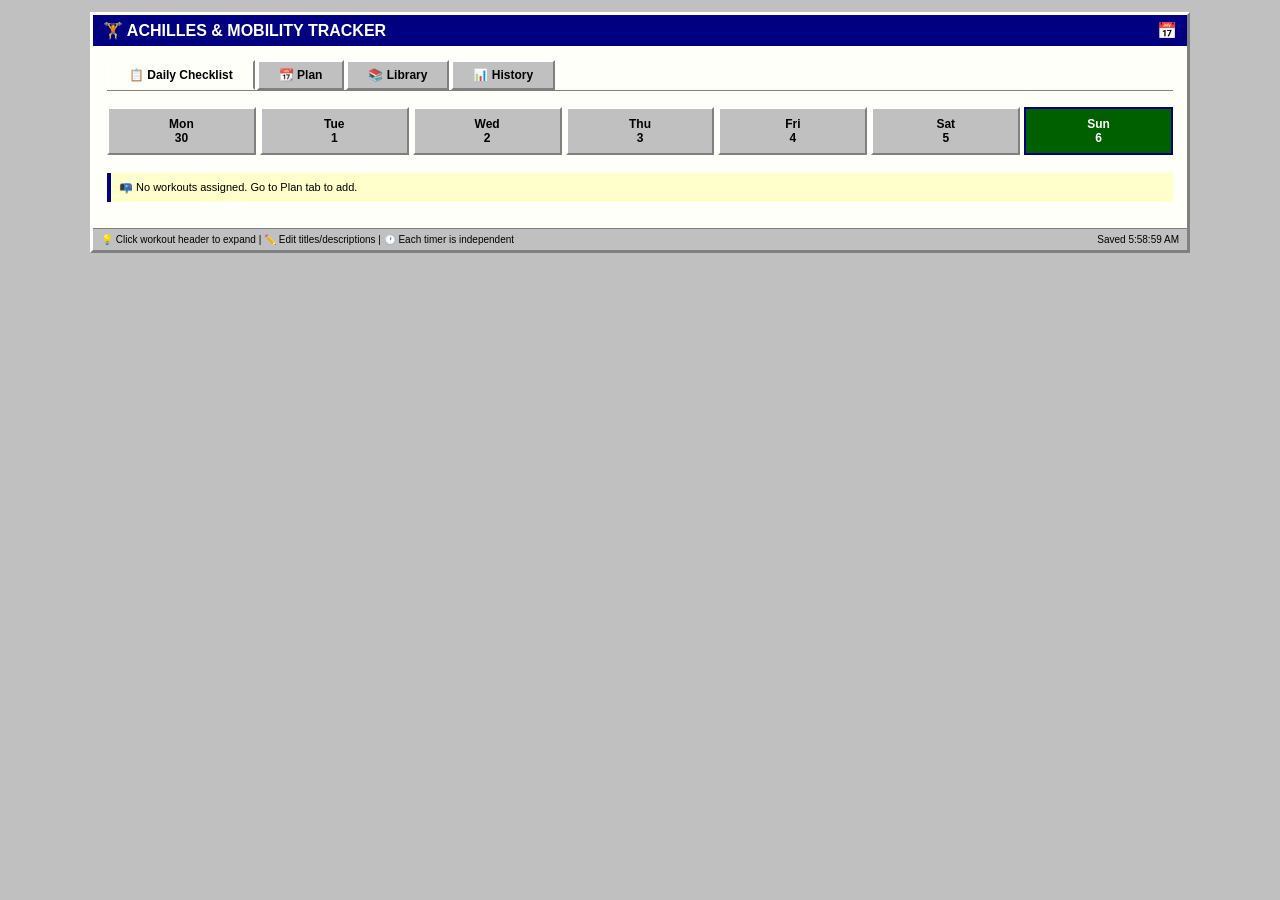
==== achilles.html @ 61ece57e "Update achilles.html" ====
<!DOCTYPE html>
<html lang="en">
<head>
    <meta charset="UTF-8">
    <meta name="viewport" content="width=device-width, initial-scale=1.0, user-scalable=yes">
    <title>Achilles & Mobility Tracker</title>
    <style>
        * { margin: 0; padding: 0; box-sizing: border-box; }
        body {
            font-family: "MS Sans Serif", Tahoma, sans-serif;
            background: #c0c0c0;
            padding: 12px;
        }
        .window {
            background: #c0c0c0;
            border: 3px solid;
            border-top-color: #fff;
            border-left-color: #fff;
            border-right-color: #808080;
            border-bottom-color: #808080;
            max-width: 1100px;
            margin: 0 auto;
        }
        .title-bar {
            background: #000080;
            color: white;
            padding: 6px 10px;
            display: flex;
            justify-content: space-between;
            font-weight: bold;
        }
        .content { padding: 14px; background: #fffffa; }
        .tab-bar {
            display: flex;
            gap: 2px;
            margin-bottom: 16px;
            border-bottom: 1px solid #808080;
            flex-wrap: wrap;
        }
        .tab {
            background: #c0c0c0;
            border: 2px solid #fff;
            border-right-color: #808080;
            border-bottom-color: #808080;
            padding: 6px 20px;
            cursor: pointer;
            font-size: 12px;
            font-weight: bold;
        }
        .tab.active {
            background: #fffffa;
            border-bottom: 2px solid #fffffa;
        }
        .tab-pane { display: none; }
        .tab-pane.active { display: block; }
        .day-selector {
            display: flex;
            gap: 4px;
            margin: 12px 0 18px;
            flex-wrap: wrap;
        }
        .day-btn {
            background: #c0c0c0;
            border: 2px solid #fff;
            border-right-color: #808080;
            border-bottom-color: #808080;
            padding: 8px 12px;
            cursor: pointer;
            font-size: 12px;
            font-weight: bold;
            flex: 1;
            text-align: center;
            min-width: 70px;
        }
        .day-btn.active {
            background: #fffffa;
            border: 2px solid #000080;
            color: #000080;
        }
        .day-btn.today { background: #006000; color: white; }
        .workout-card {
            background: #e0e0e0;
            border: 1px solid #808080;
            margin-bottom: 16px;
        }
        .workout-header {
            background: #c0c0c0;
            padding: 12px;
            cursor: pointer;
            display: flex;
            justify-content: space-between;
            align-items: center;
            border-bottom: 1px solid #808080;
            font-weight: bold;
            flex-wrap: wrap;
            gap: 8px;
        }
        .workout-title { 
            color: #000080;
            display: flex;
            align-items: center;
            gap: 8px;
            flex-wrap: wrap;
        }
        .edit-title-btn {
            background: #c0c0c0;
            border: 2px solid #fff;
            border-right-color: #808080;
            border-bottom-color: #808080;
            padding: 2px 8px;
            cursor: pointer;
            font-size: 9px;
        }
        .expand-icon {
            background: #808080;
            color: white;
            padding: 2px 8px;
            border-radius: 3px;
            margin-right: 8px;
        }
        .workout-content { display: none; padding: 12px; background: #fff; }
        .workout-content.expanded { display: block; }
        .exercise-item {
            margin: 12px 0;
            padding: 10px;
            background: #f4f4f4;
            border-left: 4px solid #000080;
        }
        .exercise-header {
            display: flex;
            justify-content: space-between;
            flex-wrap: wrap;
            margin-bottom: 8px;
            gap: 8px;
        }
        .exercise-name { font-weight: bold; display: flex; align-items: center; gap: 8px; flex-wrap: wrap; }
        .exercise-reps { display: flex; align-items: center; gap: 6px; flex-wrap: wrap; }
        .edit-reps-btn, .edit-desc-btn, .edit-name-btn {
            background: #c0c0c0;
            border: 2px solid #fff;
            border-right-color: #808080;
            border-bottom-color: #808080;
            padding: 2px 6px;
            cursor: pointer;
            font-size: 9px;
        }
        .exercise-description {
            margin: 8px 0 0 0;
            padding: 6px;
            background: #e8e8e8;
            font-size: 10px;
            color: #444;
            border-left: 2px solid #808080;
        }
        .checkbox-row { display: flex; gap: 14px; margin: 8px 0; flex-wrap: wrap; align-items: center; }
        .exercise-checkbox { transform: scale(1.2); margin-right: 8px; cursor: pointer; }
        .video-link { font-size: 10px; color: #0066cc; cursor: pointer; text-decoration: underline; }
        .record-rep-btn {
            background: #000080;
            color: white;
            border: none;
            padding: 3px 10px;
            cursor: pointer;
            font-size: 10px;
        }
        .timestamp-list {
            margin-top: 6px;
            font-size: 9px;
            font-family: monospace;
            max-height: 70px;
            overflow-y: auto;
            background: #e8e8e8;
            padding: 4px;
        }
        .timestamp-item {
            display: flex;
            justify-content: space-between;
            align-items: center;
            padding: 2px 4px;
            border-bottom: 1px dotted #ccc;
        }
        .delete-rep-btn {
            background: #800000;
            color: white;
            border: none;
            padding: 0px 6px;
            cursor: pointer;
            font-size: 8px;
            border-radius: 2px;
        }
        .timer-container {
            margin-top: 10px;
            padding: 6px;
            background: #d4d0c8;
        }
        .timer-display {
            font-family: monospace;
            font-size: 20px;
            font-weight: bold;
            background: black;
            color: #0f0;
            padding: 4px 10px;
            text-align: center;
            display: inline-block;
            min-width: 80px;
        }
        .timer-controls { display: flex; gap: 6px; margin-top: 8px; flex-wrap: wrap; align-items: center; }
        .retro-button {
            background: #c0c0c0;
            border: 2px solid #fff;
            border-right-color: #000;
            border-bottom-color: #000;
            padding: 4px 12px;
            cursor: pointer;
            font-family: monospace;
            font-size: 11px;
        }
        .retro-button:active {
            border: 2px solid #000;
            border-right-color: #fff;
            border-bottom-color: #fff;
        }
        .complete-day-container {
            margin: 20px 0 10px;
            padding: 12px;
            background: #e0e0e0;
            border: 1px solid #808080;
            text-align: center;
        }
        .day-complete-check { transform: scale(1.3); margin-right: 10px; cursor: pointer; }
        .status-bar {
            background: #c0c0c0;
            border-top: 1px solid #808080;
            padding: 5px 8px;
            font-size: 10px;
            display: flex;
            justify-content: space-between;
        }
        textarea {
            width: 100%;
            height: 220px;
            font-family: monospace;
            font-size: 11px;
            padding: 6px;
            margin: 12px 0;
        }
        .note {
            background: #ffffcc;
            padding: 8px;
            font-size: 11px;
            margin: 12px 0;
            border-left: 4px solid #000080;
        }
        .workout-list-item {
            background: #e0e0e0;
            padding: 8px;
            margin: 8px 0;
            border-left: 3px solid #000080;
        }
        .calendar-grid {
            display: grid;
            grid-template-columns: repeat(7, 1fr);
            gap: 4px;
            padding: 8px;
            border: 1px solid #808080;
            background: #c0c0c0;
        }
        .cal-day {
            background: #fffffa;
            padding: 8px;
            text-align: center;
            cursor: pointer;
            border: 1px solid #808080;
        }
        .cal-day.selected { background: #000080; color: white; }
        .assignment-panel {
            margin-top: 16px;
            padding: 10px;
            background: #e0e0e0;
            border: 1px solid #808080;
        }
        hr { margin: 12px 0; }
        .small-btn { font-size: 8px; padding: 1px 4px; }
        .timer-input { width: 55px; padding: 2px; }
    </style>
</head>
<body>

<div class="window">
    <div class="title-bar"><span>🏋️ ACHILLES & MOBILITY TRACKER</span><span>📅</span></div>
    <div class="content">
        <div class="tab-bar">
            <div class="tab active" data-tab="daily">📋 Daily Checklist</div>
            <div class="tab" data-tab="plan">📆 Plan</div>
            <div class="tab" data-tab="library">📚 Library</div>
            <div class="tab" data-tab="history">📊 History</div>
        </div>

        <!-- DAILY TAB -->
        <div id="dailyTab" class="tab-pane active">
            <div class="day-selector" id="daySelector"></div>
            <div id="dailyWorkoutContainer"><div class="note">📅 Loading...</div></div>
            <div class="complete-day-container" id="dayCompleteContainer" style="display:none">
                <label style="font-size:14px;font-weight:bold">
                    <input type="checkbox" id="dayCompleteCheckbox" class="day-complete-check"> ✔️ Day Complete
                </label>
                <div id="dayCompleteStatus" style="font-size:10px;margin-top:5px"></div>
            </div>
        </div>

        <!-- PLAN TAB -->
        <div id="planTab" class="tab-pane">
            <div class="note"><strong>📆 PLAN YOUR WEEKS</strong><br>Click a date → select workouts → Save</div>
            <div id="calendarView" class="calendar-grid"></div>
            <div id="assignmentPanel" class="assignment-panel">
                <div><strong>📌 Workouts for <span id="selectedDateLabel">(select date)</span></strong></div>
                <div id="workoutChecklistPanel" style="margin:12px 0"></div>
                <button id="saveAssignmentsBtn" class="retro-button">💾 Save assignments</button>
            </div>
        </div>

        <!-- LIBRARY TAB -->
        <div id="libraryTab" class="tab-pane">
            <div class="note"><strong>📥 IMPORT WORKOUTS</strong><br>
                Format: <strong>[Workout Name]</strong><br>
                <strong>- Exercise name: 3 sets of 12 reps</strong><br>
                Add video: <strong>!video(URL)</strong>
            </div>
            <textarea id="importWorkoutText" placeholder="Paste your workouts here..."></textarea>
            <button id="importWorkoutsBtn" class="retro-button">🚀 Import to Library</button>
            <hr>
            <div><strong>📚 YOUR LIBRARY</strong></div>
            <div id="libraryList"></div>
        </div>

        <!-- HISTORY TAB -->
        <div id="historyTab" class="tab-pane">
            <div class="note">📊 Completed exercises (permanent) + day completions</div>
            <div id="historyContainer"></div>
            <button id="resetAllHistoryBtn" class="retro-button" style="background:#800000;color:white;margin-top:12px">⚠️ Reset All</button>
        </div>
    </div>
    <div class="status-bar"><span>💡 Click workout header to expand | ✏️ Edit titles/descriptions | 🕐 Each timer is independent</span><span id="syncStatus">Ready</span></div>
</div>

<script>
    // ========== DATA ==========
    let workoutLibrary = [];
    let assignments = {};
    let exercisePermanentChecks = {};
    let dayCompletionStatus = {};
    let currentDisplayDate = new Date();
    let selectedPlanDate = new Date();
    
    // Store timer intervals and remaining times separately for each unique timer ID
    let timerIntervals = {};
    let timerRemaining = {};

    // ========== HELPERS ==========
    function formatYMD(date) {
        let y = date.getFullYear();
        let m = String(date.getMonth() + 1).padStart(2, '0');
        let d = String(date.getDate()).padStart(2, '0');
        return `${y}-${m}-${d}`;
    }

    function saveAll() {
        localStorage.setItem('achilles_tracker_v5', JSON.stringify({
            workoutLibrary, assignments, exercisePermanentChecks, dayCompletionStatus
        }));
        document.getElementById('syncStatus').innerText = 'Saved ' + new Date().toLocaleTimeString();
    }

    function loadAll() {
        let raw = localStorage.getItem('achilles_tracker_v5');
        if (raw) {
            try {
                let data = JSON.parse(raw);
                workoutLibrary = data.workoutLibrary || [];
                assignments = data.assignments || {};
                exercisePermanentChecks = data.exercisePermanentChecks || {};
                dayCompletionStatus = data.dayCompletionStatus || {};
            } catch(e) {}
        }
        if (workoutLibrary.length === 0) {
            workoutLibrary = [
                { id: "morning_mob", name: "Morning Mobility", exercises: [
                    { id: "ex1", name: "Ankle pumps", sets: 3, reps: "20 reps", videoUrl: "", description: "Point and flex feet slowly" },
                    { id: "ex2", name: "Heel slides", sets: 3, reps: "15 reps", videoUrl: "", description: "Slide heel toward glute, toes on floor" }
                ]},
                { id: "strength_fnd", name: "Strength Foundation", exercises: [
                    { id: "ex3", name: "Bodyweight squats", sets: 3, reps: "10 reps", videoUrl: "", description: "Use wall for support" },
                    { id: "ex4", name: "Glute bridges", sets: 3, reps: "15 reps", videoUrl: "", description: "Lift hips, squeeze glutes" }
                ]}
            ];
            saveAll();
        }
    }

    function getWeekDays(date) {
        let d = new Date(date);
        let day = d.getDay();
        let diff = day === 0 ? -6 : 1 - day;
        let monday = new Date(d);
        monday.setDate(d.getDate() + diff);
        let days = [];
        for (let i = 0; i < 7; i++) {
            let day = new Date(monday);
            day.setDate(monday.getDate() + i);
            days.push(day);
        }
        return days;
    }

    // ========== EDIT FUNCTIONS ==========
    function editWorkoutTitle(workoutId, ymd) {
        let workout = workoutLibrary.find(w => w.id === workoutId);
        if (!workout) return;
        let newName = prompt("Enter new workout name:", workout.name);
        if (newName && newName.trim()) {
            workout.name = newName.trim();
            saveAll();
            renderDailyChecklist(new Date(ymd));
        }
    }

    function editExerciseName(workoutId, exerciseId, ymd) {
        let workout = workoutLibrary.find(w => w.id === workoutId);
        if (!workout) return;
        let exercise = workout.exercises.find(e => e.id === exerciseId);
        if (!exercise) return;
        let newName = prompt("Enter new exercise name:", exercise.name);
        if (newName && newName.trim()) {
            exercise.name = newName.trim();
            saveAll();
            renderDailyChecklist(new Date(ymd));
        }
    }

    function editExerciseReps(workoutId, exerciseId, ymd) {
        let workout = workoutLibrary.find(w => w.id === workoutId);
        if (!workout) return;
        let exercise = workout.exercises.find(e => e.id === exerciseId);
        if (!exercise) return;
        let newReps = prompt("Enter new reps/sets (e.g., '3 sets of 12 reps'):", exercise.reps);
        if (newReps && newReps.trim()) {
            exercise.reps = newReps.trim();
            saveAll();
            renderDailyChecklist(new Date(ymd));
        }
    }

    function editExerciseDescription(workoutId, exerciseId, ymd) {
        let workout = workoutLibrary.find(w => w.id === workoutId);
        if (!workout) return;
        let exercise = workout.exercises.find(e => e.id === exerciseId);
        if (!exercise) return;
        let newDesc = prompt("Enter description/notes for this exercise:", exercise.description || "");
        if (newDesc !== null) {
            exercise.description = newDesc.trim();
            saveAll();
            renderDailyChecklist(new Date(ymd));
        }
    }

    function deleteRep(ymd, workoutId, exerciseId, repIndex) {
        let repKey = `reps_${ymd}_${workoutId}_${exerciseId}`;
        let logs = JSON.parse(localStorage.getItem(repKey) || '[]');
        logs.splice(repIndex, 1);
        localStorage.setItem(repKey, JSON.stringify(logs));
        renderDailyChecklist(new Date(ymd));
    }

    // ========== TIMER FUNCTIONS (completely independent) ==========
    function startTimer(timerId, displayElement, minInput, secInput) {
        // Stop any existing timer for this ID
        if (timerIntervals[timerId]) {
            clearInterval(timerIntervals[timerId]);
            delete timerIntervals[timerId];
        }
        
        let mins = parseInt(minInput?.value) || 0;
        let secs = parseInt(secInput?.value) || 0;
        let remaining = mins * 60 + secs;
        if (remaining <= 0) remaining = 60;
        
        timerRemaining[timerId] = remaining;
        
        function updateDisplay() {
            let m = Math.floor(timerRemaining[timerId] / 60);
            let s = timerRemaining[timerId] % 60;
            displayElement.innerText = `${String(m).padStart(2, '0')}:${String(s).padStart(2, '0')}`;
        }
        updateDisplay();
        
        timerIntervals[timerId] = setInterval(() => {
            if (timerRemaining[timerId] > 0) {
                timerRemaining[timerId]--;
                updateDisplay();
                if (timerRemaining[timerId] === 0) {
                    clearInterval(timerIntervals[timerId]);
                    delete timerIntervals[timerId];
                    alert('⏰ Timer finished!');
                }
            }
        }, 1000);
    }
    
    function pauseTimer(timerId) {
        if (timerIntervals[timerId]) {
            clearInterval(timerIntervals[timerId]);
            delete timerIntervals[timerId];
        }
    }
    
    function stopTimer(timerId, displayElement) {
        if (timerIntervals[timerId]) {
            clearInterval(timerIntervals[timerId]);
            delete timerIntervals[timerId];
        }
        timerRemaining[timerId] = 0;
        displayElement.innerText = '00:00';
    }
    
    function resetTimer(timerId, displayElement, minInput, secInput) {
        if (timerIntervals[timerId]) {
            clearInterval(timerIntervals[timerId]);
            delete timerIntervals[timerId];
        }
        let mins = parseInt(minInput?.value) || 0;
        let secs = parseInt(secInput?.value) || 0;
        let remaining = mins * 60 + secs;
        if (remaining <= 0) remaining = 60;
        timerRemaining[timerId] = remaining;
        let m = Math.floor(remaining / 60);
        let s = remaining % 60;
        displayElement.innerText = `${String(m).padStart(2, '0')}:${String(s).padStart(2, '0')}`;
    }

    // ========== DAILY CHECKLIST ==========
    function renderDailyChecklist(date) {
        let ymd = formatYMD(date);
        let assignedIds = assignments[ymd] || [];
        let container = document.getElementById('dailyWorkoutContainer');
        
        if (assignedIds.length === 0) {
            container.innerHTML = '<div class="note">📭 No workouts assigned. Go to Plan tab to add.</div>';
            document.getElementById('dayCompleteContainer').style.display = 'none';
            return;
        }

        let html = '';
        let allChecked = true;
        let anyChecked = false;

        for (let wid of assignedIds) {
            let workout = workoutLibrary.find(w => w.id === wid);
            if (!workout) continue;
            
            html += `<div class="workout-card">
                <div class="workout-header" onclick="toggleWorkout('${workout.id}_${ymd}')">
                    <div class="workout-title">
                        <span class="expand-icon" id="icon_${workout.id}_${ymd}">▶</span>
                        <span>🏋️</span>
                        <span>${escapeHtml(workout.name)}</span>
                        <button class="edit-title-btn" onclick="event.stopPropagation(); editWorkoutTitle('${workout.id}', '${ymd}')">✏️ Edit</button>
                    </div>
                </div>
                <div class="workout-content" id="content_${workout.id}_${ymd}">`;
            
            for (let ex of workout.exercises) {
                let checkKey = `${ymd}_${workout.id}_${ex.id}`;
                let isChecked = exercisePermanentChecks[checkKey] === true;
                if (!isChecked) allChecked = false;
                if (isChecked) anyChecked = true;
                
                let videoHtml = ex.videoUrl ? `<span class="video-link" data-url="${escapeHtml(ex.videoUrl)}">📺 Watch video</span>` : '';
                let repKey = `reps_${ymd}_${workout.id}_${ex.id}`;
                let logs = JSON.parse(localStorage.getItem(repKey) || '[]');
                let tsHtml = '';
                if (logs.length) {
                    tsHtml = `<div class="timestamp-list">${logs.map((l,i) => `
                        <div class="timestamp-item">
                            <span>Rep ${i+1}: ${new Date(l.ts).toLocaleTimeString()}</span>
                            <button class="delete-rep-btn" onclick="deleteRep('${ymd}', '${workout.id}', '${ex.id}', ${i})">🗑️</button>
                        </div>
                    `).join('')}</div>`;
                }
                
                let descriptionHtml = '';
                let descText = ex.description || '';
                descriptionHtml = `<div class="exercise-description">
                    <strong>📝 Notes:</strong> ${escapeHtml(descText) || '(no description)'}
                    <button class="edit-desc-btn" onclick="editExerciseDescription('${workout.id}', '${ex.id}', '${ymd}')">✏️ Edit</button>
                </div>`;
                
                // Create unique timer ID for this specific exercise + day
                let uniqueTimerId = `${workout.id}_${ex.id}_${ymd}`;
                
                html += `<div class="exercise-item">
                    <div class="exercise-header">
                        <div class="exercise-name">
                            <input type="checkbox" class="exercise-checkbox" data-checkkey="${checkKey}" ${isChecked ? 'checked' : ''}>
                            <span>${escapeHtml(ex.name)}</span>
                            <button class="edit-name-btn" onclick="editExerciseName('${workout.id}', '${ex.id}', '${ymd}')">✏️ Name</button>
                        </div>
                        <div class="exercise-reps">
                            <span>${escapeHtml(ex.reps)}</span>
                            <button class="edit-reps-btn" onclick="editExerciseReps('${workout.id}', '${ex.id}', '${ymd}')">✏️ Reps</button>
                        </div>
                    </div>
                    ${descriptionHtml}
                    <div class="checkbox-row">
                        ${videoHtml}
                        <button class="record-rep-btn" data-workout="${workout.id}" data-exercise="${ex.id}" data-date="${ymd}">🕐 Record Rep</button>
                    </div>
                    ${tsHtml}
                    <div class="timer-container" data-timer-id="${uniqueTimerId}">
                        <div class="timer-display" id="timer_display_${uniqueTimerId}">01:00</div>
                        <div class="timer-controls">
                            <input type="number" placeholder="Min" value="1" class="timer-input timer-min" data-timer-id="${uniqueTimerId}"> min
                            <input type="number" placeholder="Sec" value="0" class="timer-input timer-sec" data-timer-id="${uniqueTimerId}"> sec
                            <button class="retro-button timer-start" data-timer-id="${uniqueTimerId}">▶ Start</button>
                            <button class="retro-button timer-pause" data-timer-id="${uniqueTimerId}">⏸ Pause</button>
                            <button class="retro-button timer-stop" data-timer-id="${uniqueTimerId}">⏹ Stop</button>
                            <button class="retro-button timer-reset" data-timer-id="${uniqueTimerId}">⟳ Reset</button>
                        </div>
                    </div>
                </div>`;
            }
            html += `</div></div>`;
        }
        container.innerHTML = html;
        
        // Update Day Complete checkbox
        let dayCompleteContainer = document.getElementById('dayCompleteContainer');
        let dayCheckbox = document.getElementById('dayCompleteCheckbox');
        dayCompleteContainer.style.display = 'block';
        
        if (allChecked && assignedIds.length > 0) {
            dayCheckbox.indeterminate = false;
            dayCheckbox.checked = true;
            dayCompletionStatus[ymd] = 'full';
            document.getElementById('dayCompleteStatus').innerText = '✓ All exercises completed!';
        } else if (anyChecked && !allChecked) {
            dayCheckbox.indeterminate = true;
            dayCheckbox.checked = false;
            dayCompletionStatus[ymd] = 'partial';
            document.getElementById('dayCompleteStatus').innerText = '– Some exercises done';
        } else {
            dayCheckbox.indeterminate = false;
            dayCheckbox.checked = false;
            dayCompletionStatus[ymd] = null;
            document.getElementById('dayCompleteStatus').innerText = '';
        }
        saveAll();
        
        // Attach event listeners
        attachExerciseCheckboxes(date);
        attachVideoLinks();
        attachRecordRepButtons();
        attachTimerButtons();
    }
    
    function attachExerciseCheckboxes(date) {
        document.querySelectorAll('.exercise-checkbox').forEach(cb => {
            cb.removeEventListener('change', () => {});
            cb.addEventListener('change', function() {
                let key = this.dataset.checkkey;
                exercisePermanentChecks[key] = this.checked;
                saveAll();
                renderDailyChecklist(date);
            });
        });
    }
    
    function attachVideoLinks() {
        document.querySelectorAll('.video-link').forEach(link => {
            link.removeEventListener('click', () => {});
            link.addEventListener('click', () => { if(link.dataset.url) window.open(link.dataset.url, '_blank'); });
        });
    }
    
    function attachRecordRepButtons() {
        document.querySelectorAll('.record-rep-btn').forEach(btn => {
            btn.removeEventListener('click', () => {});
            btn.addEventListener('click', function() {
                let workout = this.dataset.workout;
                let exercise = this.dataset.exercise;
                let ymd = this.dataset.date;
                let repKey = `reps_${ymd}_${workout}_${exercise}`;
                let logs = JSON.parse(localStorage.getItem(repKey) || '[]');
                logs.push({ ts: Date.now() });
                localStorage.setItem(repKey, JSON.stringify(logs));
                renderDailyChecklist(new Date(ymd));
            });
        });
    }
    
    function attachTimerButtons() {
        document.querySelectorAll('.timer-start').forEach(btn => {
            btn.removeEventListener('click', timerClickHandler);
            btn.addEventListener('click', timerClickHandler);
        });
        document.querySelectorAll('.timer-pause').forEach(btn => {
            btn.removeEventListener('click', timerClickHandler);
            btn.addEventListener('click', timerClickHandler);
        });
        document.querySelectorAll('.timer-stop').forEach(btn => {
            btn.removeEventListener('click', timerClickHandler);
            btn.addEventListener('click', timerClickHandler);
        });
        document.querySelectorAll('.timer-reset').forEach(btn => {
            btn.removeEventListener('click', timerClickHandler);
            btn.addEventListener('click', timerClickHandler);
        });
    }
    
    function timerClickHandler(e) {
        e.stopPropagation();
        let timerId = this.dataset.timerId;
        let displayElement = document.getElementById(`timer_display_${timerId}`);
        let minInput = document.querySelector(`.timer-min[data-timer-id="${timerId}"]`);
        let secInput = document.querySelector(`.timer-sec[data-timer-id="${timerId}"]`);
        
        if (!displayElement) return;
        
        if (this.classList.contains('timer-start')) {
            startTimer(timerId, displayElement, minInput, secInput);
        }
        else if (this.classList.contains('timer-pause')) {
            pauseTimer(timerId);
        }
        else if (this.classList.contains('timer-stop')) {
            stopTimer(timerId, displayElement);
        }
        else if (this.classList.contains('timer-reset')) {
            resetTimer(timerId, displayElement, minInput, secInput);
        }
    }
    
    function renderDaySelector() {
        let week = getWeekDays(currentDisplayDate);
        let todayYMD = formatYMD(new Date());
        let currentYMD = formatYMD(currentDisplayDate);
        let html = '';
        week.forEach(day => {
            let ymd = formatYMD(day);
            let active = ymd === currentYMD ? 'active' : '';
            let todayClass = ymd === todayYMD ? 'today' : '';
            html += `<div class="day-btn ${active} ${todayClass}" data-date="${ymd}">${day.toLocaleDateString('en-US', {weekday:'short'})}<br>${day.getDate()}</div>`;
        });
        document.getElementById('daySelector').innerHTML = html;
        document.querySelectorAll('.day-btn').forEach(btn => {
            btn.addEventListener('click', () => {
                currentDisplayDate = new Date(btn.dataset.date);
                renderDaySelector();
                renderDailyChecklist(currentDisplayDate);
            });
        });
    }
    
    // ========== PLAN TAB ==========
    function renderCalendar() {
        let year = selectedPlanDate.getFullYear();
        let month = selectedPlanDate.getMonth();
        let firstDay = new Date(year, month, 1);
        let startDay = firstDay.getDay();
        let daysInMonth = new Date(year, month + 1, 0).getDate();
        let html = '';
        for (let i = 0; i < startDay; i++) html += `<div class="cal-day"></div>`;
        for (let d = 1; d <= daysInMonth; d++) {
            let dateObj = new Date(year, month, d);
            let ymd = formatYMD(dateObj);
            html += `<div class="cal-day" data-date="${ymd}">${d}</div>`;
        }
        document.getElementById('calendarView').innerHTML = html;
        document.querySelectorAll('.cal-day[data-date]').forEach(cell => {
            cell.addEventListener('click', () => loadAssignmentsForDate(cell.dataset.date));
        });
    }
    
    function loadAssignmentsForDate(ymd) {
        document.getElementById('selectedDateLabel').innerText = ymd;
        let assigned = assignments[ymd] || [];
        let container = document.getElementById('workoutChecklistPanel');
        if (workoutLibrary.length === 0) {
            container.innerHTML = '<div>No workouts in library. Import first.</div>';
            return;
        }
        let html = '';
        workoutLibrary.forEach(workout => {
            let checked = assigned.includes(workout.id);
            html += `<div><label><input type="checkbox" class="assign-checkbox" data-wid="${workout.id}" ${checked ? 'checked' : ''}> ${escapeHtml(workout.name)}</label></div>`;
        });
        container.innerHTML = html;
        window.currentAssignYmd = ymd;
    }
    
    function saveAssignments() {
        let ymd = window.currentAssignYmd;
        if (!ymd) { alert('Select a date first'); return; }
        let selected = [];
        document.querySelectorAll('.assign-checkbox:checked').forEach(cb => selected.push(cb.dataset.wid));
        assignments[ymd] = selected;
        saveAll();
        alert(`Saved assignments for ${ymd}`);
        if (document.querySelector('.tab.active').dataset.tab === 'daily') {
            renderDailyChecklist(currentDisplayDate);
        }
    }
    
    // ========== LIBRARY TAB ==========
    function renderLibrary() {
        let container = document.getElementById('libraryList');
        if (!workoutLibrary.length) {
            container.innerHTML = '<div class="note">No workouts. Import some using the text box.</div>';
            return;
        }
        let html = '';
        workoutLibrary.forEach(w => {
            html += `<div class="workout-list-item">
                <strong>📌 ${escapeHtml(w.name)}</strong><br>
                <span style="font-size:10px">${w.exercises.length} exercises</span>
                <button class="retro-button delete-workout" data-id="${w.id}" style="float:right">🗑️ Delete</button>
                <div style="clear:both"></div>
            </div>`;
        });
        container.innerHTML = html;
        document.querySelectorAll('.delete-workout').forEach(btn => {
            btn.addEventListener('click', () => {
                let id = btn.dataset.id;
                workoutLibrary = workoutLibrary.filter(w => w.id !== id);
                saveAll();
                renderLibrary();
                if (document.querySelector('.tab.active').dataset.tab === 'daily') {
                    renderDailyChecklist(currentDisplayDate);
                }
            });
        });
    }
    
    function importWorkouts() {
        let text = document.getElementById('importWorkoutText').value;
        if (!text.trim()) { alert('Paste workout text first'); return; }
        let lines = text.split(/\r?\n/);
        let newWorkouts = [];
        let current = null;
        
        for (let line of lines) {
            line = line.trim();
            if (line.startsWith('[') && line.endsWith(']')) {
                if (current) newWorkouts.push(current);
                let name = line.slice(1, -1);
                current = { id: Date.now() + '_' + Math.random(), name: name, exercises: [] };
            } else if (line.startsWith('-') && current) {
                let exText = line.substring(1).trim();
                let videoUrl = '';
                let vMatch = exText.match(/!video\(([^)]+)\)/);
                if (vMatch) { videoUrl = vMatch[1]; exText = exText.replace(/!video\([^)]+\)/, '').trim(); }
                let colonIdx = exText.indexOf(':');
                let exName = colonIdx !== -1 ? exText.substring(0, colonIdx).trim() : exText;
                let details = colonIdx !== -1 ? exText.substring(colonIdx + 1).trim() : '';
                let sets = 3;
                let reps = '10';
                let setsMatch = details.match(/(\d+)\s*sets?/i);
                let repsMatch = details.match(/(\d+)\s*reps?/i) || details.match(/(\d+)\s*sec/i);
                if (setsMatch) sets = parseInt(setsMatch[1]);
                if (repsMatch) reps = repsMatch[1];
                current.exercises.push({ 
                    id: Date.now() + '_ex', 
                    name: exName, 
                    sets: sets, 
                    reps: reps, 
                    videoUrl: videoUrl,
                    description: "" 
                });
            }
        }
        if (current) newWorkouts.push(current);
        
        if (newWorkouts.length) {
            workoutLibrary.push(...newWorkouts);
            saveAll();
            renderLibrary();
            alert(`Imported ${newWorkouts.length} workouts.`);
            document.getElementById('importWorkoutText').value = '';
        } else {
            alert('No valid workouts found. Use [Name] and - exercise lines.');
        }
    }
    
    // ========== HISTORY TAB ==========
    function renderHistory() {
        let container = document.getElementById('historyContainer');
        let dates = Object.keys(dayCompletionStatus).sort().reverse();
        if (!dates.length) {
            container.innerHTML = '<div class="note">No data yet. Complete exercises to see history.</div>';
            return;
        }
        let html = '<ul style="list-style:none">';
        for (let d of dates.slice(0, 30)) {
            let status = dayCompletionStatus[d] === 'full' ? '✅ Full' : (dayCompletionStatus[d] === 'partial' ? '⚠️ Partial' : '❌ None');
            html += `<li>📅 ${d} → ${status}</li>`;
        }
        html += '</ul>';
        container.innerHTML = html;
    }
    
    function resetAll() {
        if (confirm('⚠️ Delete ALL data? Cannot undo.')) {
            localStorage.clear();
            location.reload();
        }
    }
    
    // ========== UTILITIES ==========
    function escapeHtml(str) { 
        if (!str) return '';
        return str.replace(/[&<>]/g, m => ({ '&': '&amp;', '<': '&lt;', '>': '&gt;' }[m])); 
    }
    
    window.toggleWorkout = function(id) {
        let content = document.getElementById(`content_${id}`);
        let icon = document.getElementById(`icon_${id}`);
        if (content.classList.contains('expanded')) {
            content.classList.remove('expanded');
            icon.innerText = '▶';
        } else {
            content.classList.add('expanded');
            icon.innerText = '▼';
        }
    };
    
    // Make edit functions global for onclick
    window.editWorkoutTitle = editWorkoutTitle;
    window.editExerciseName = editExerciseName;
    window.editExerciseReps = editExerciseReps;
    window.editExerciseDescription = editExerciseDescription;
    window.deleteRep = deleteRep;
    
    function switchTab(tabId) {
        document.querySelectorAll('.tab-pane').forEach(p => p.classList.remove('active'));
        document.querySelectorAll('.tab').forEach(t => t.classList.remove('active'));
        document.getElementById(tabId + 'Tab').classList.add('active');
        document.querySelector(`.tab[data-tab="${tabId}"]`).classList.add('active');
        if (tabId === 'daily') { renderDaySelector(); renderDailyChecklist(currentDisplayDate); }
        if (tabId === 'plan') renderCalendar();
        if (tabId === 'library') renderLibrary();
        if (tabId === 'history') renderHistory();
    }
    
    // ========== INIT ==========
    loadAll();
    renderDaySelector();
    renderDailyChecklist(currentDisplayDate);
    renderLibrary();
    renderCalendar();
    renderHistory();
    
    document.getElementById('saveAssignmentsBtn').addEventListener('click', saveAssignments);
    document.getElementById('importWorkoutsBtn').addEventListener('click', importWorkouts);
    document.getElementById('resetAllHistoryBtn').addEventListener('click', resetAll);
    document.querySelectorAll('.tab').forEach(tab => tab.addEventListener('click', () => switchTab(tab.dataset.tab)));
</script>
</body>
</html>
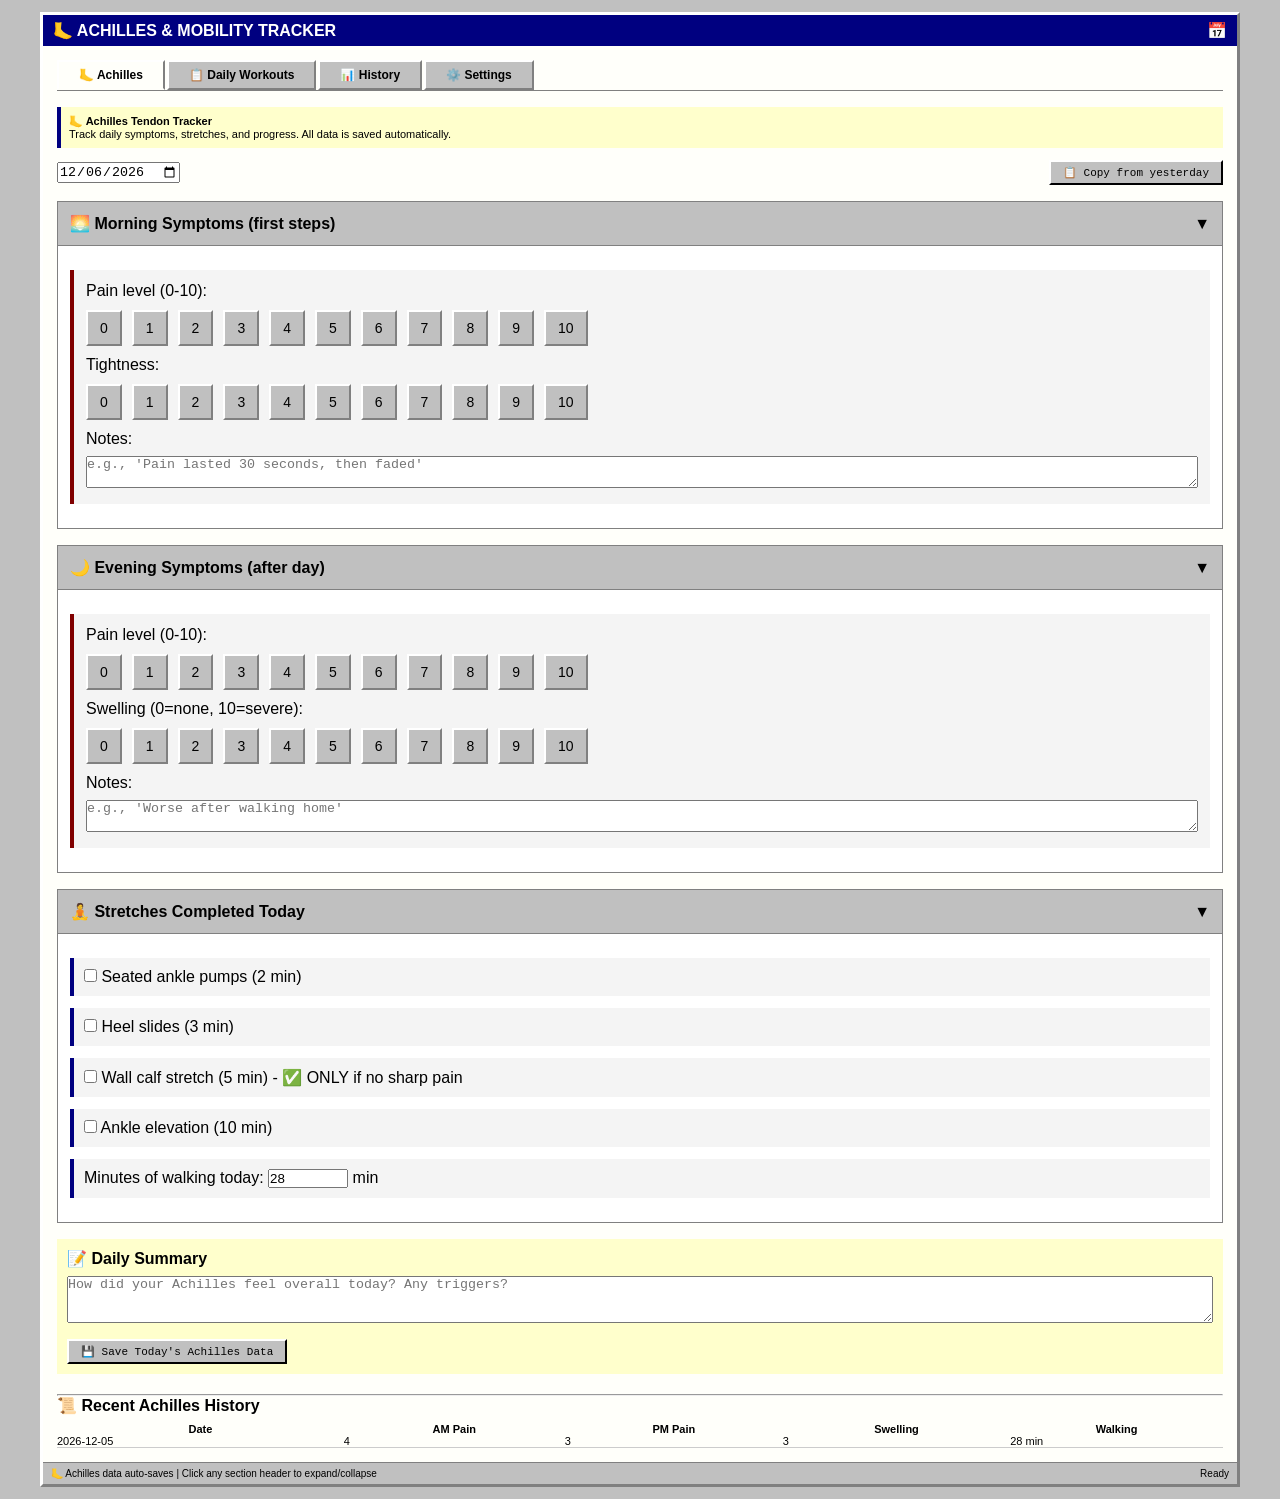
==== commit 22222e9d: "Update achilles.html" ====
--- a/achilles.html
+++ b/achilles.html
@@ -18,7 +18,7 @@
             border-left-color: #fff;
             border-right-color: #808080;
             border-bottom-color: #808080;
-            max-width: 1100px;
+            max-width: 1200px;
             margin: 0 auto;
         }
         .title-bar {
@@ -53,37 +53,14 @@
         }
         .tab-pane { display: none; }
         .tab-pane.active { display: block; }
-        .day-selector {
-            display: flex;
-            gap: 4px;
-            margin: 12px 0 18px;
-            flex-wrap: wrap;
-        }
-        .day-btn {
-            background: #c0c0c0;
-            border: 2px solid #fff;
-            border-right-color: #808080;
-            border-bottom-color: #808080;
-            padding: 8px 12px;
-            cursor: pointer;
-            font-size: 12px;
-            font-weight: bold;
-            flex: 1;
-            text-align: center;
-            min-width: 70px;
-        }
-        .day-btn.active {
-            background: #fffffa;
-            border: 2px solid #000080;
-            color: #000080;
-        }
-        .day-btn.today { background: #006000; color: white; }
-        .workout-card {
+        
+        /* Achilles specific styles */
+        .achilles-card {
             background: #e0e0e0;
             border: 1px solid #808080;
             margin-bottom: 16px;
         }
-        .workout-header {
+        .achilles-header {
             background: #c0c0c0;
             padding: 12px;
             cursor: pointer;
@@ -92,119 +69,36 @@
             align-items: center;
             border-bottom: 1px solid #808080;
             font-weight: bold;
+        }
+        .achilles-content { display: none; padding: 12px; background: #fff; }
+        .achilles-content.expanded { display: block; }
+        .symptom-tracker {
+            background: #f4f4f4;
+            padding: 12px;
+            margin: 12px 0;
+            border-left: 4px solid #800000;
+        }
+        .pain-scale {
+            display: flex;
+            gap: 10px;
+            margin: 10px 0;
             flex-wrap: wrap;
-            gap: 8px;
-        }
-        .workout-title { 
-            color: #000080;
-            display: flex;
-            align-items: center;
-            gap: 8px;
-            flex-wrap: wrap;
-        }
-        .edit-title-btn {
+        }
+        .pain-btn {
             background: #c0c0c0;
             border: 2px solid #fff;
             border-right-color: #808080;
             border-bottom-color: #808080;
-            padding: 2px 8px;
+            padding: 8px 12px;
             cursor: pointer;
-            font-size: 9px;
-        }
-        .expand-icon {
-            background: #808080;
-            color: white;
-            padding: 2px 8px;
-            border-radius: 3px;
-            margin-right: 8px;
-        }
-        .workout-content { display: none; padding: 12px; background: #fff; }
-        .workout-content.expanded { display: block; }
-        .exercise-item {
+            font-size: 14px;
+        }
+        .pain-btn.active { background: #000080; color: white; }
+        .daily-log {
             margin: 12px 0;
             padding: 10px;
-            background: #f4f4f4;
-            border-left: 4px solid #000080;
-        }
-        .exercise-header {
-            display: flex;
-            justify-content: space-between;
-            flex-wrap: wrap;
-            margin-bottom: 8px;
-            gap: 8px;
-        }
-        .exercise-name { font-weight: bold; display: flex; align-items: center; gap: 8px; flex-wrap: wrap; }
-        .exercise-reps { display: flex; align-items: center; gap: 6px; flex-wrap: wrap; }
-        .edit-reps-btn, .edit-desc-btn, .edit-name-btn {
-            background: #c0c0c0;
-            border: 2px solid #fff;
-            border-right-color: #808080;
-            border-bottom-color: #808080;
-            padding: 2px 6px;
-            cursor: pointer;
-            font-size: 9px;
-        }
-        .exercise-description {
-            margin: 8px 0 0 0;
-            padding: 6px;
-            background: #e8e8e8;
-            font-size: 10px;
-            color: #444;
-            border-left: 2px solid #808080;
-        }
-        .checkbox-row { display: flex; gap: 14px; margin: 8px 0; flex-wrap: wrap; align-items: center; }
-        .exercise-checkbox { transform: scale(1.2); margin-right: 8px; cursor: pointer; }
-        .video-link { font-size: 10px; color: #0066cc; cursor: pointer; text-decoration: underline; }
-        .record-rep-btn {
-            background: #000080;
-            color: white;
-            border: none;
-            padding: 3px 10px;
-            cursor: pointer;
-            font-size: 10px;
-        }
-        .timestamp-list {
-            margin-top: 6px;
-            font-size: 9px;
-            font-family: monospace;
-            max-height: 70px;
-            overflow-y: auto;
-            background: #e8e8e8;
-            padding: 4px;
-        }
-        .timestamp-item {
-            display: flex;
-            justify-content: space-between;
-            align-items: center;
-            padding: 2px 4px;
-            border-bottom: 1px dotted #ccc;
-        }
-        .delete-rep-btn {
-            background: #800000;
-            color: white;
-            border: none;
-            padding: 0px 6px;
-            cursor: pointer;
-            font-size: 8px;
-            border-radius: 2px;
-        }
-        .timer-container {
-            margin-top: 10px;
-            padding: 6px;
-            background: #d4d0c8;
-        }
-        .timer-display {
-            font-family: monospace;
-            font-size: 20px;
-            font-weight: bold;
-            background: black;
-            color: #0f0;
-            padding: 4px 10px;
-            text-align: center;
-            display: inline-block;
-            min-width: 80px;
-        }
-        .timer-controls { display: flex; gap: 6px; margin-top: 8px; flex-wrap: wrap; align-items: center; }
+            background: #ffffcc;
+        }
         .retro-button {
             background: #c0c0c0;
             border: 2px solid #fff;
@@ -220,14 +114,6 @@
             border-right-color: #fff;
             border-bottom-color: #fff;
         }
-        .complete-day-container {
-            margin: 20px 0 10px;
-            padding: 12px;
-            background: #e0e0e0;
-            border: 1px solid #808080;
-            text-align: center;
-        }
-        .day-complete-check { transform: scale(1.3); margin-right: 10px; cursor: pointer; }
         .status-bar {
             background: #c0c0c0;
             border-top: 1px solid #808080;
@@ -235,14 +121,6 @@
             font-size: 10px;
             display: flex;
             justify-content: space-between;
-        }
-        textarea {
-            width: 100%;
-            height: 220px;
-            font-family: monospace;
-            font-size: 11px;
-            padding: 6px;
-            margin: 12px 0;
         }
         .note {
             background: #ffffcc;
@@ -251,12 +129,6 @@
             margin: 12px 0;
             border-left: 4px solid #000080;
         }
-        .workout-list-item {
-            background: #e0e0e0;
-            padding: 8px;
-            margin: 8px 0;
-            border-left: 3px solid #000080;
-        }
         .calendar-grid {
             display: grid;
             grid-template-columns: repeat(7, 1fr);
@@ -271,91 +143,206 @@
             text-align: center;
             cursor: pointer;
             border: 1px solid #808080;
-        }
-        .cal-day.selected { background: #000080; color: white; }
-        .assignment-panel {
-            margin-top: 16px;
+            min-height: 50px;
+        }
+        .cal-day.has-data { background: #90ee90; }
+        .exercise-item {
+            margin: 12px 0;
             padding: 10px;
-            background: #e0e0e0;
-            border: 1px solid #808080;
-        }
-        hr { margin: 12px 0; }
-        .small-btn { font-size: 8px; padding: 1px 4px; }
-        .timer-input { width: 55px; padding: 2px; }
+            background: #f4f4f4;
+            border-left: 4px solid #000080;
+        }
+        .exercise-checkbox { transform: scale(1.2); margin-right: 8px; cursor: pointer; }
+        .stretch-log {
+            font-family: monospace;
+            font-size: 10px;
+            margin-top: 5px;
+            padding: 4px;
+            background: #e8e8e8;
+        }
     </style>
 </head>
 <body>
 
 <div class="window">
-    <div class="title-bar"><span>🏋️ ACHILLES & MOBILITY TRACKER</span><span>📅</span></div>
+    <div class="title-bar"><span>🦶 ACHILLES & MOBILITY TRACKER</span><span>📅</span></div>
     <div class="content">
         <div class="tab-bar">
-            <div class="tab active" data-tab="daily">📋 Daily Checklist</div>
-            <div class="tab" data-tab="plan">📆 Plan</div>
-            <div class="tab" data-tab="library">📚 Library</div>
+            <div class="tab active" data-tab="achilles">🦶 Achilles</div>
+            <div class="tab" data-tab="daily">📋 Daily Workouts</div>
             <div class="tab" data-tab="history">📊 History</div>
+            <div class="tab" data-tab="settings">⚙️ Settings</div>
         </div>
 
-        <!-- DAILY TAB -->
-        <div id="dailyTab" class="tab-pane active">
-            <div class="day-selector" id="daySelector"></div>
-            <div id="dailyWorkoutContainer"><div class="note">📅 Loading...</div></div>
-            <div class="complete-day-container" id="dayCompleteContainer" style="display:none">
-                <label style="font-size:14px;font-weight:bold">
-                    <input type="checkbox" id="dayCompleteCheckbox" class="day-complete-check"> ✔️ Day Complete
-                </label>
-                <div id="dayCompleteStatus" style="font-size:10px;margin-top:5px"></div>
+        <!-- ACHILLES TAB (NEW - PERSISTENT) -->
+        <div id="achillesTab" class="tab-pane active">
+            <div class="note">
+                <strong>🦶 Achilles Tendon Tracker</strong><br>
+                Track daily symptoms, stretches, and progress. All data is saved automatically.
+            </div>
+            
+            <div id="achillesDailyView">
+                <div style="display: flex; justify-content: space-between; align-items: center; flex-wrap: wrap; gap: 10px; margin-bottom: 16px;">
+                    <input type="date" id="achillesDatePicker" value="">
+                    <button id="copyPrevDayBtn" class="retro-button">📋 Copy from yesterday</button>
+                </div>
+                
+                <!-- Morning Symptoms -->
+                <div class="achilles-card">
+                    <div class="achilles-header" onclick="toggleAchillesSection('morningSymptoms')">
+                        <span>🌅 Morning Symptoms (first steps)</span>
+                        <span id="icon_morningSymptoms">▼</span>
+                    </div>
+                    <div id="content_morningSymptoms" class="achilles-content expanded">
+                        <div class="symptom-tracker">
+                            <label>Pain level (0-10):</label>
+                            <div class="pain-scale" id="morningPainScale"></div>
+                            <label>Tightness:</label>
+                            <div class="pain-scale" id="morningTightnessScale"></div>
+                            <label>Notes:</label>
+                            <textarea id="morningNotes" rows="2" style="width:100%; margin-top:8px;" placeholder="e.g., 'Pain lasted 30 seconds, then faded'"></textarea>
+                        </div>
+                    </div>
+                </div>
+                
+                <!-- Evening Symptoms -->
+                <div class="achilles-card">
+                    <div class="achilles-header" onclick="toggleAchillesSection('eveningSymptoms')">
+                        <span>🌙 Evening Symptoms (after day)</span>
+                        <span id="icon_eveningSymptoms">▼</span>
+                    </div>
+                    <div id="content_eveningSymptoms" class="achilles-content expanded">
+                        <div class="symptom-tracker">
+                            <label>Pain level (0-10):</label>
+                            <div class="pain-scale" id="eveningPainScale"></div>
+                            <label>Swelling (0=none, 10=severe):</label>
+                            <div class="pain-scale" id="swellingScale"></div>
+                            <label>Notes:</label>
+                            <textarea id="eveningNotes" rows="2" style="width:100%; margin-top:8px;" placeholder="e.g., 'Worse after walking home'"></textarea>
+                        </div>
+                    </div>
+                </div>
+                
+                <!-- Stretches Completed -->
+                <div class="achilles-card">
+                    <div class="achilles-header" onclick="toggleAchillesSection('stretches')">
+                        <span>🧘 Stretches Completed Today</span>
+                        <span id="icon_stretches">▼</span>
+                    </div>
+                    <div id="content_stretches" class="achilles-content expanded">
+                        <div class="exercise-item">
+                            <label><input type="checkbox" id="stretchSeatedPumps" class="stretch-checkbox"> Seated ankle pumps (2 min)</label>
+                        </div>
+                        <div class="exercise-item">
+                            <label><input type="checkbox" id="stretchHeelSlides" class="stretch-checkbox"> Heel slides (3 min)</label>
+                        </div>
+                        <div class="exercise-item">
+                            <label><input type="checkbox" id="stretchCalf" class="stretch-checkbox"> Wall calf stretch (5 min) - ✅ ONLY if no sharp pain</label>
+                        </div>
+                        <div class="exercise-item">
+                            <label><input type="checkbox" id="stretchElevation" class="stretch-checkbox"> Ankle elevation (10 min)</label>
+                        </div>
+                        <div class="exercise-item">
+                            <label>Minutes of walking today:</label>
+                            <input type="number" id="walkingMinutes" value="28" style="width:80px;"> min
+                        </div>
+                    </div>
+                </div>
+                
+                <!-- Daily Summary -->
+                <div class="daily-log">
+                    <strong>📝 Daily Summary</strong><br>
+                    <textarea id="dailySummary" rows="3" style="width:100%; margin-top:8px;" placeholder="How did your Achilles feel overall today? Any triggers?"></textarea>
+                    <button id="saveAchillesDayBtn" class="retro-button" style="margin-top:12px;">💾 Save Today's Achilles Data</button>
+                </div>
+            </div>
+            
+            <div id="achillesHistoryPreview" style="margin-top: 20px;">
+                <hr>
+                <strong>📜 Recent Achilles History</strong>
+                <div id="recentAchillesEntries" style="max-height: 200px; overflow-y: auto; margin-top: 8px;"></div>
             </div>
         </div>
 
-        <!-- PLAN TAB -->
-        <div id="planTab" class="tab-pane">
-            <div class="note"><strong>📆 PLAN YOUR WEEKS</strong><br>Click a date → select workouts → Save</div>
-            <div id="calendarView" class="calendar-grid"></div>
-            <div id="assignmentPanel" class="assignment-panel">
-                <div><strong>📌 Workouts for <span id="selectedDateLabel">(select date)</span></strong></div>
-                <div id="workoutChecklistPanel" style="margin:12px 0"></div>
-                <button id="saveAssignmentsBtn" class="retro-button">💾 Save assignments</button>
-            </div>
-        </div>
-
-        <!-- LIBRARY TAB -->
-        <div id="libraryTab" class="tab-pane">
-            <div class="note"><strong>📥 IMPORT WORKOUTS</strong><br>
-                Format: <strong>[Workout Name]</strong><br>
-                <strong>- Exercise name: 3 sets of 12 reps</strong><br>
-                Add video: <strong>!video(URL)</strong>
-            </div>
-            <textarea id="importWorkoutText" placeholder="Paste your workouts here..."></textarea>
-            <button id="importWorkoutsBtn" class="retro-button">🚀 Import to Library</button>
-            <hr>
-            <div><strong>📚 YOUR LIBRARY</strong></div>
-            <div id="libraryList"></div>
+        <!-- DAILY WORKOUTS TAB -->
+        <div id="dailyTab" class="tab-pane">
+            <div class="note">
+                <strong>📋 Your Evening Workout (Seated/Lying Only)</strong><br>
+                Based on your medical situation. Do NOT do standing calf stretches if swollen.
+            </div>
+            <div id="workoutContainer">
+                <div class="exercise-item">
+                    <input type="checkbox" id="wk_anklePumps" class="workout-checkbox">
+                    <strong>Ankle pumps with resistance</strong> - 2 min
+                    <div class="stretch-log">Press heels into floor, point/flex hard</div>
+                </div>
+                <div class="exercise-item">
+                    <input type="checkbox" id="wk_legLifts" class="workout-checkbox">
+                    <strong>Seated leg lifts</strong> - 3 min (hold 5 sec each)
+                    <div class="stretch-log">Long sitting, lift one leg 2 inches</div>
+                </div>
+                <div class="exercise-item">
+                    <input type="checkbox" id="wk_gluteBridges" class="workout-checkbox">
+                    <strong>Glute bridges (slow negatives)</strong> - 4 min
+                    <div class="stretch-log">Lift 2 sec, lower 5 sec. Squeeze glutes.</div>
+                </div>
+                <div class="exercise-item">
+                    <input type="checkbox" id="wk_isometricCalf" class="workout-checkbox">
+                    <strong>Isometric calf press</strong> - 3 min
+                    <div class="stretch-log">Seated, press heels into floor - hold 10 sec</div>
+                </div>
+                <div class="exercise-item">
+                    <input type="checkbox" id="wk_tensionHold" class="workout-checkbox">
+                    <strong>Full body tension hold</strong> - 2 min (10 sec on, 5 sec off)
+                    <div class="stretch-log">Squeeze everything like a max effort deadlift</div>
+                </div>
+                <div class="exercise-item">
+                    <input type="checkbox" id="wk_ankleElevation" class="workout-checkbox">
+                    <strong>Ankle elevation</strong> - 10 min (after workout)
+                    <div class="stretch-log">Lie on back, calves on pillow/duvet roll</div>
+                </div>
+            </div>
+            <div style="margin-top: 16px;">
+                <button id="saveWorkoutDayBtn" class="retro-button">💾 Save Today's Workout</button>
+                <span id="workoutSaveStatus" style="margin-left: 12px; font-size: 11px;"></span>
+            </div>
         </div>
 
         <!-- HISTORY TAB -->
         <div id="historyTab" class="tab-pane">
-            <div class="note">📊 Completed exercises (permanent) + day completions</div>
-            <div id="historyContainer"></div>
-            <button id="resetAllHistoryBtn" class="retro-button" style="background:#800000;color:white;margin-top:12px">⚠️ Reset All</button>
+            <div class="note">📊 Complete history of Achilles symptoms and workout completion</div>
+            <div id="fullHistoryContainer"></div>
+            <button id="exportHistoryBtn" class="retro-button" style="margin-top: 12px;">📎 Export History (JSON)</button>
+            <button id="resetHistoryBtn" class="retro-button" style="margin-top: 12px; margin-left: 8px; background: #800000; color: white;">⚠️ Reset All Data</button>
+        </div>
+
+        <!-- SETTINGS TAB -->
+        <div id="settingsTab" class="tab-pane">
+            <div class="note">
+                <strong>⚙️ Settings & Tips</strong><br>
+                - Hydration target: 4-6 cups water daily (you're at ~2 cups)<br>
+                - Sleep target: 7+ hours (you average 6)<br>
+                - Swelling + headaches → reduce sodium (no restaurant food)<br>
+                - See a doctor about swelling if it persists
+            </div>
+            <div style="margin-top: 16px;">
+                <label><input type="checkbox" id="reminderHydration"> 💧 Remind me to drink water</label><br>
+                <label><input type="checkbox" id="reminderElevation"> 🦶 Remind me to elevate ankles</label>
+            </div>
+            <button id="syncNowBtn" class="retro-button" style="margin-top: 16px;">☁️ Sync to Cloud (localStorage backup)</button>
         </div>
     </div>
-    <div class="status-bar"><span>💡 Click workout header to expand | ✏️ Edit titles/descriptions | 🕐 Each timer is independent</span><span id="syncStatus">Ready</span></div>
+    <div class="status-bar"><span>🦶 Achilles data auto-saves | Click any section header to expand/collapse</span><span id="syncStatus">Ready</span></div>
 </div>
 
 <script>
-    // ========== DATA ==========
-    let workoutLibrary = [];
-    let assignments = {};
-    let exercisePermanentChecks = {};
-    let dayCompletionStatus = {};
-    let currentDisplayDate = new Date();
-    let selectedPlanDate = new Date();
-    
-    // Store timer intervals and remaining times separately for each unique timer ID
-    let timerIntervals = {};
-    let timerRemaining = {};
-
+    // ========== DATA STRUCTURES ==========
+    let achillesData = {}; // key: YYYY-MM-DD -> { morningPain, morningTightness, eveningPain, swelling, morningNotes, eveningNotes, stretches, walkingMinutes, dailySummary }
+    let workoutData = {};  // key: YYYY-MM-DD -> { exercises: { name: boolean } }
+    
+    // Stretch checkbox IDs mapping
+    const stretchIds = ['stretchSeatedPumps', 'stretchHeelSlides', 'stretchCalf', 'stretchElevation'];
+    
     // ========== HELPERS ==========
     function formatYMD(date) {
         let y = date.getFullYear();
@@ -363,566 +350,218 @@
         let d = String(date.getDate()).padStart(2, '0');
         return `${y}-${m}-${d}`;
     }
-
-    function saveAll() {
-        localStorage.setItem('achilles_tracker_v5', JSON.stringify({
-            workoutLibrary, assignments, exercisePermanentChecks, dayCompletionStatus
-        }));
+    
+    function getTodayYMD() {
+        return formatYMD(new Date());
+    }
+    
+    function saveAllToLocal() {
+        const allData = {
+            achillesData: achillesData,
+            workoutData: workoutData,
+            settings: {
+                reminderHydration: document.getElementById('reminderHydration')?.checked || false,
+                reminderElevation: document.getElementById('reminderElevation')?.checked || false
+            }
+        };
+        localStorage.setItem('achilles_tracker_v6', JSON.stringify(allData));
         document.getElementById('syncStatus').innerText = 'Saved ' + new Date().toLocaleTimeString();
-    }
-
-    function loadAll() {
-        let raw = localStorage.getItem('achilles_tracker_v5');
+        setTimeout(() => { if(document.getElementById('syncStatus')) document.getElementById('syncStatus').innerText = 'Ready'; }, 2000);
+    }
+    
+    function loadAllFromLocal() {
+        let raw = localStorage.getItem('achilles_tracker_v6');
         if (raw) {
             try {
                 let data = JSON.parse(raw);
-                workoutLibrary = data.workoutLibrary || [];
-                assignments = data.assignments || {};
-                exercisePermanentChecks = data.exercisePermanentChecks || {};
-                dayCompletionStatus = data.dayCompletionStatus || {};
-            } catch(e) {}
-        }
-        if (workoutLibrary.length === 0) {
-            workoutLibrary = [
-                { id: "morning_mob", name: "Morning Mobility", exercises: [
-                    { id: "ex1", name: "Ankle pumps", sets: 3, reps: "20 reps", videoUrl: "", description: "Point and flex feet slowly" },
-                    { id: "ex2", name: "Heel slides", sets: 3, reps: "15 reps", videoUrl: "", description: "Slide heel toward glute, toes on floor" }
-                ]},
-                { id: "strength_fnd", name: "Strength Foundation", exercises: [
-                    { id: "ex3", name: "Bodyweight squats", sets: 3, reps: "10 reps", videoUrl: "", description: "Use wall for support" },
-                    { id: "ex4", name: "Glute bridges", sets: 3, reps: "15 reps", videoUrl: "", description: "Lift hips, squeeze glutes" }
-                ]}
-            ];
-            saveAll();
-        }
-    }
-
-    function getWeekDays(date) {
-        let d = new Date(date);
-        let day = d.getDay();
-        let diff = day === 0 ? -6 : 1 - day;
-        let monday = new Date(d);
-        monday.setDate(d.getDate() + diff);
-        let days = [];
-        for (let i = 0; i < 7; i++) {
-            let day = new Date(monday);
-            day.setDate(monday.getDate() + i);
-            days.push(day);
-        }
-        return days;
-    }
-
-    // ========== EDIT FUNCTIONS ==========
-    function editWorkoutTitle(workoutId, ymd) {
-        let workout = workoutLibrary.find(w => w.id === workoutId);
-        if (!workout) return;
-        let newName = prompt("Enter new workout name:", workout.name);
-        if (newName && newName.trim()) {
-            workout.name = newName.trim();
-            saveAll();
-            renderDailyChecklist(new Date(ymd));
-        }
-    }
-
-    function editExerciseName(workoutId, exerciseId, ymd) {
-        let workout = workoutLibrary.find(w => w.id === workoutId);
-        if (!workout) return;
-        let exercise = workout.exercises.find(e => e.id === exerciseId);
-        if (!exercise) return;
-        let newName = prompt("Enter new exercise name:", exercise.name);
-        if (newName && newName.trim()) {
-            exercise.name = newName.trim();
-            saveAll();
-            renderDailyChecklist(new Date(ymd));
-        }
-    }
-
-    function editExerciseReps(workoutId, exerciseId, ymd) {
-        let workout = workoutLibrary.find(w => w.id === workoutId);
-        if (!workout) return;
-        let exercise = workout.exercises.find(e => e.id === exerciseId);
-        if (!exercise) return;
-        let newReps = prompt("Enter new reps/sets (e.g., '3 sets of 12 reps'):", exercise.reps);
-        if (newReps && newReps.trim()) {
-            exercise.reps = newReps.trim();
-            saveAll();
-            renderDailyChecklist(new Date(ymd));
-        }
-    }
-
-    function editExerciseDescription(workoutId, exerciseId, ymd) {
-        let workout = workoutLibrary.find(w => w.id === workoutId);
-        if (!workout) return;
-        let exercise = workout.exercises.find(e => e.id === exerciseId);
-        if (!exercise) return;
-        let newDesc = prompt("Enter description/notes for this exercise:", exercise.description || "");
-        if (newDesc !== null) {
-            exercise.description = newDesc.trim();
-            saveAll();
-            renderDailyChecklist(new Date(ymd));
-        }
-    }
-
-    function deleteRep(ymd, workoutId, exerciseId, repIndex) {
-        let repKey = `reps_${ymd}_${workoutId}_${exerciseId}`;
-        let logs = JSON.parse(localStorage.getItem(repKey) || '[]');
-        logs.splice(repIndex, 1);
-        localStorage.setItem(repKey, JSON.stringify(logs));
-        renderDailyChecklist(new Date(ymd));
-    }
-
-    // ========== TIMER FUNCTIONS (completely independent) ==========
-    function startTimer(timerId, displayElement, minInput, secInput) {
-        // Stop any existing timer for this ID
-        if (timerIntervals[timerId]) {
-            clearInterval(timerIntervals[timerId]);
-            delete timerIntervals[timerId];
-        }
+                achillesData = data.achillesData || {};
+                workoutData = data.workoutData || {};
+                if (data.settings) {
+                    if(document.getElementById('reminderHydration')) document.getElementById('reminderHydration').checked = data.settings.reminderHydration || false;
+                    if(document.getElementById('reminderElevation')) document.getElementById('reminderElevation').checked = data.settings.reminderElevation || false;
+                }
+            } catch(e) { console.error(e); }
+        }
+        // Initialize with sample data if empty
+        if (Object.keys(achillesData).length === 0) {
+            let yesterday = new Date();
+            yesterday.setDate(yesterday.getDate() - 1);
+            achillesData[formatYMD(yesterday)] = {
+                morningPain: 4, morningTightness: 5, eveningPain: 3, swelling: 3,
+                morningNotes: "Pain first 60 seconds", eveningNotes: "Better after shower",
+                stretches: { stretchSeatedPumps: true, stretchHeelSlides: false, stretchCalf: false, stretchElevation: true },
+                walkingMinutes: 28, dailySummary: "Achilles stiff but manageable"
+            };
+        }
+    }
+    
+    // ========== ACHILLES UI FUNCTIONS ==========
+    function createPainScale(containerId, currentValue, onChangeCallback) {
+        let container = document.getElementById(containerId);
+        if (!container) return;
+        container.innerHTML = '';
+        for (let i = 0; i <= 10; i++) {
+            let btn = document.createElement('div');
+            btn.className = 'pain-btn' + (currentValue === i ? ' active' : '');
+            btn.innerText = i;
+            btn.onclick = () => {
+                document.querySelectorAll(`#${containerId} .pain-btn`).forEach(b => b.classList.remove('active'));
+                btn.classList.add('active');
+                onChangeCallback(i);
+            };
+            container.appendChild(btn);
+        }
+    }
+    
+    function loadAchillesForDate(ymd) {
+        let data = achillesData[ymd] || {
+            morningPain: null, morningTightness: null, eveningPain: null, swelling: null,
+            morningNotes: '', eveningNotes: '', stretches: {}, walkingMinutes: 28, dailySummary: ''
+        };
         
-        let mins = parseInt(minInput?.value) || 0;
-        let secs = parseInt(secInput?.value) || 0;
-        let remaining = mins * 60 + secs;
-        if (remaining <= 0) remaining = 60;
+        // Morning pain
+        createPainScale('morningPainScale', data.morningPain, (val) => { data.morningPain = val; saveAchillesDataToMemory(ymd, data); });
+        createPainScale('morningTightnessScale', data.morningTightness, (val) => { data.morningTightness = val; saveAchillesDataToMemory(ymd, data); });
+        createPainScale('eveningPainScale', data.eveningPain, (val) => { data.eveningPain = val; saveAchillesDataToMemory(ymd, data); });
+        createPainScale('swellingScale', data.swelling, (val) => { data.swelling = val; saveAchillesDataToMemory(ymd, data); });
         
-        timerRemaining[timerId] = remaining;
+        document.getElementById('morningNotes').value = data.morningNotes || '';
+        document.getElementById('morningNotes').onchange = () => { data.morningNotes = document.getElementById('morningNotes').value; saveAchillesDataToMemory(ymd, data); };
+        document.getElementById('eveningNotes').value = data.eveningNotes || '';
+        document.getElementById('eveningNotes').onchange = () => { data.eveningNotes = document.getElementById('eveningNotes').value; saveAchillesDataToMemory(ymd, data); };
+        document.getElementById('dailySummary').value = data.dailySummary || '';
+        document.getElementById('dailySummary').onchange = () => { data.dailySummary = document.getElementById('dailySummary').value; saveAchillesDataToMemory(ymd, data); };
+        document.getElementById('walkingMinutes').value = data.walkingMinutes || 28;
+        document.getElementById('walkingMinutes').onchange = () => { data.walkingMinutes = parseInt(document.getElementById('walkingMinutes').value) || 0; saveAchillesDataToMemory(ymd, data); };
         
-        function updateDisplay() {
-            let m = Math.floor(timerRemaining[timerId] / 60);
-            let s = timerRemaining[timerId] % 60;
-            displayElement.innerText = `${String(m).padStart(2, '0')}:${String(s).padStart(2, '0')}`;
-        }
-        updateDisplay();
-        
-        timerIntervals[timerId] = setInterval(() => {
-            if (timerRemaining[timerId] > 0) {
-                timerRemaining[timerId]--;
-                updateDisplay();
-                if (timerRemaining[timerId] === 0) {
-                    clearInterval(timerIntervals[timerId]);
-                    delete timerIntervals[timerId];
-                    alert('⏰ Timer finished!');
-                }
+        // Stretch checkboxes
+        stretchIds.forEach(id => {
+            let cb = document.getElementById(id);
+            if (cb) {
+                cb.checked = data.stretches?.[id] || false;
+                cb.onchange = () => { data.stretches = data.stretches || {}; data.stretches[id] = cb.checked; saveAchillesDataToMemory(ymd, data); };
             }
-        }, 1000);
-    }
-    
-    function pauseTimer(timerId) {
-        if (timerIntervals[timerId]) {
-            clearInterval(timerIntervals[timerId]);
-            delete timerIntervals[timerId];
-        }
-    }
-    
-    function stopTimer(timerId, displayElement) {
-        if (timerIntervals[timerId]) {
-            clearInterval(timerIntervals[timerId]);
-            delete timerIntervals[timerId];
-        }
-        timerRemaining[timerId] = 0;
-        displayElement.innerText = '00:00';
-    }
-    
-    function resetTimer(timerId, displayElement, minInput, secInput) {
-        if (timerIntervals[timerId]) {
-            clearInterval(timerIntervals[timerId]);
-            delete timerIntervals[timerId];
-        }
-        let mins = parseInt(minInput?.value) || 0;
-        let secs = parseInt(secInput?.value) || 0;
-        let remaining = mins * 60 + secs;
-        if (remaining <= 0) remaining = 60;
-        timerRemaining[timerId] = remaining;
-        let m = Math.floor(remaining / 60);
-        let s = remaining % 60;
-        displayElement.innerText = `${String(m).padStart(2, '0')}:${String(s).padStart(2, '0')}`;
-    }
-
-    // ========== DAILY CHECKLIST ==========
-    function renderDailyChecklist(date) {
-        let ymd = formatYMD(date);
-        let assignedIds = assignments[ymd] || [];
-        let container = document.getElementById('dailyWorkoutContainer');
-        
-        if (assignedIds.length === 0) {
-            container.innerHTML = '<div class="note">📭 No workouts assigned. Go to Plan tab to add.</div>';
-            document.getElementById('dayCompleteContainer').style.display = 'none';
-            return;
-        }
-
-        let html = '';
-        let allChecked = true;
-        let anyChecked = false;
-
-        for (let wid of assignedIds) {
-            let workout = workoutLibrary.find(w => w.id === wid);
-            if (!workout) continue;
-            
-            html += `<div class="workout-card">
-                <div class="workout-header" onclick="toggleWorkout('${workout.id}_${ymd}')">
-                    <div class="workout-title">
-                        <span class="expand-icon" id="icon_${workout.id}_${ymd}">▶</span>
-                        <span>🏋️</span>
-                        <span>${escapeHtml(workout.name)}</span>
-                        <button class="edit-title-btn" onclick="event.stopPropagation(); editWorkoutTitle('${workout.id}', '${ymd}')">✏️ Edit</button>
-                    </div>
-                </div>
-                <div class="workout-content" id="content_${workout.id}_${ymd}">`;
-            
-            for (let ex of workout.exercises) {
-                let checkKey = `${ymd}_${workout.id}_${ex.id}`;
-                let isChecked = exercisePermanentChecks[checkKey] === true;
-                if (!isChecked) allChecked = false;
-                if (isChecked) anyChecked = true;
-                
-                let videoHtml = ex.videoUrl ? `<span class="video-link" data-url="${escapeHtml(ex.videoUrl)}">📺 Watch video</span>` : '';
-                let repKey = `reps_${ymd}_${workout.id}_${ex.id}`;
-                let logs = JSON.parse(localStorage.getItem(repKey) || '[]');
-                let tsHtml = '';
-                if (logs.length) {
-                    tsHtml = `<div class="timestamp-list">${logs.map((l,i) => `
-                        <div class="timestamp-item">
-                            <span>Rep ${i+1}: ${new Date(l.ts).toLocaleTimeString()}</span>
-                            <button class="delete-rep-btn" onclick="deleteRep('${ymd}', '${workout.id}', '${ex.id}', ${i})">🗑️</button>
-                        </div>
-                    `).join('')}</div>`;
-                }
-                
-                let descriptionHtml = '';
-                let descText = ex.description || '';
-                descriptionHtml = `<div class="exercise-description">
-                    <strong>📝 Notes:</strong> ${escapeHtml(descText) || '(no description)'}
-                    <button class="edit-desc-btn" onclick="editExerciseDescription('${workout.id}', '${ex.id}', '${ymd}')">✏️ Edit</button>
-                </div>`;
-                
-                // Create unique timer ID for this specific exercise + day
-                let uniqueTimerId = `${workout.id}_${ex.id}_${ymd}`;
-                
-                html += `<div class="exercise-item">
-                    <div class="exercise-header">
-                        <div class="exercise-name">
-                            <input type="checkbox" class="exercise-checkbox" data-checkkey="${checkKey}" ${isChecked ? 'checked' : ''}>
-                            <span>${escapeHtml(ex.name)}</span>
-                            <button class="edit-name-btn" onclick="editExerciseName('${workout.id}', '${ex.id}', '${ymd}')">✏️ Name</button>
-                        </div>
-                        <div class="exercise-reps">
-                            <span>${escapeHtml(ex.reps)}</span>
-                            <button class="edit-reps-btn" onclick="editExerciseReps('${workout.id}', '${ex.id}', '${ymd}')">✏️ Reps</button>
-                        </div>
-                    </div>
-                    ${descriptionHtml}
-                    <div class="checkbox-row">
-                        ${videoHtml}
-                        <button class="record-rep-btn" data-workout="${workout.id}" data-exercise="${ex.id}" data-date="${ymd}">🕐 Record Rep</button>
-                    </div>
-                    ${tsHtml}
-                    <div class="timer-container" data-timer-id="${uniqueTimerId}">
-                        <div class="timer-display" id="timer_display_${uniqueTimerId}">01:00</div>
-                        <div class="timer-controls">
-                            <input type="number" placeholder="Min" value="1" class="timer-input timer-min" data-timer-id="${uniqueTimerId}"> min
-                            <input type="number" placeholder="Sec" value="0" class="timer-input timer-sec" data-timer-id="${uniqueTimerId}"> sec
-                            <button class="retro-button timer-start" data-timer-id="${uniqueTimerId}">▶ Start</button>
-                            <button class="retro-button timer-pause" data-timer-id="${uniqueTimerId}">⏸ Pause</button>
-                            <button class="retro-button timer-stop" data-timer-id="${uniqueTimerId}">⏹ Stop</button>
-                            <button class="retro-button timer-reset" data-timer-id="${uniqueTimerId}">⟳ Reset</button>
-                        </div>
-                    </div>
-                </div>`;
-            }
-            html += `</div></div>`;
-        }
+        });
+    }
+    
+    function saveAchillesDataToMemory(ymd, data) {
+        achillesData[ymd] = data;
+        saveAllToLocal();
+        renderRecentAchillesHistory();
+    }
+    
+    function saveCurrentAchillesDay() {
+        let ymd = document.getElementById('achillesDatePicker').value;
+        if (!ymd) ymd = getTodayYMD();
+        let data = achillesData[ymd] || {};
+        data.morningPain = parseInt(document.querySelector('#morningPainScale .pain-btn.active')?.innerText) || null;
+        data.morningTightness = parseInt(document.querySelector('#morningTightnessScale .pain-btn.active')?.innerText) || null;
+        data.eveningPain = parseInt(document.querySelector('#eveningPainScale .pain-btn.active')?.innerText) || null;
+        data.swelling = parseInt(document.querySelector('#swellingScale .pain-btn.active')?.innerText) || null;
+        data.morningNotes = document.getElementById('morningNotes').value;
+        data.eveningNotes = document.getElementById('eveningNotes').value;
+        data.dailySummary = document.getElementById('dailySummary').value;
+        data.walkingMinutes = parseInt(document.getElementById('walkingMinutes').value) || 0;
+        data.stretches = {};
+        stretchIds.forEach(id => { data.stretches[id] = document.getElementById(id)?.checked || false; });
+        achillesData[ymd] = data;
+        saveAllToLocal();
+        renderRecentAchillesHistory();
+        alert(`✅ Achilles data saved for ${ymd}`);
+    }
+    
+    function copyFromYesterday() {
+        let today = document.getElementById('achillesDatePicker').value;
+        if (!today) today = getTodayYMD();
+        let yesterday = new Date(today);
+        yesterday.setDate(yesterday.getDate() - 1);
+        let yesterdayYMD = formatYMD(yesterday);
+        if (achillesData[yesterdayYMD]) {
+            achillesData[today] = JSON.parse(JSON.stringify(achillesData[yesterdayYMD]));
+            saveAllToLocal();
+            loadAchillesForDate(today);
+            alert(`Copied data from ${yesterdayYMD}`);
+        } else {
+            alert('No data from yesterday to copy');
+        }
+    }
+    
+    function renderRecentAchillesHistory() {
+        let container = document.getElementById('recentAchillesEntries');
+        if (!container) return;
+        let dates = Object.keys(achillesData).sort().reverse().slice(0, 7);
+        if (dates.length === 0) { container.innerHTML = '<div class="note">No data yet. Save your first day.</div>'; return; }
+        let html = '<table style="width:100%; font-size:11px; border-collapse:collapse;">';
+        html += '<tr><th>Date</th><th>AM Pain</th><th>PM Pain</th><th>Swelling</th><th>Walking</th></tr>';
+        for (let d of dates) {
+            let data = achillesData[d];
+            html += `<tr style="border-bottom:1px solid #ccc;">
+                <td>${d}</td>
+                <td>${data.morningPain ?? '?'}</td>
+                <td>${data.eveningPain ?? '?'}</td>
+                <td>${data.swelling ?? '?'}</td>
+                <td>${data.walkingMinutes ?? 0} min</td>
+            </tr>`;
+        }
+        html += '</table>';
         container.innerHTML = html;
-        
-        // Update Day Complete checkbox
-        let dayCompleteContainer = document.getElementById('dayCompleteContainer');
-        let dayCheckbox = document.getElementById('dayCompleteCheckbox');
-        dayCompleteContainer.style.display = 'block';
-        
-        if (allChecked && assignedIds.length > 0) {
-            dayCheckbox.indeterminate = false;
-            dayCheckbox.checked = true;
-            dayCompletionStatus[ymd] = 'full';
-            document.getElementById('dayCompleteStatus').innerText = '✓ All exercises completed!';
-        } else if (anyChecked && !allChecked) {
-            dayCheckbox.indeterminate = true;
-            dayCheckbox.checked = false;
-            dayCompletionStatus[ymd] = 'partial';
-            document.getElementById('dayCompleteStatus').innerText = '– Some exercises done';
-        } else {
-            dayCheckbox.indeterminate = false;
-            dayCheckbox.checked = false;
-            dayCompletionStatus[ymd] = null;
-            document.getElementById('dayCompleteStatus').innerText = '';
-        }
-        saveAll();
-        
-        // Attach event listeners
-        attachExerciseCheckboxes(date);
-        attachVideoLinks();
-        attachRecordRepButtons();
-        attachTimerButtons();
-    }
-    
-    function attachExerciseCheckboxes(date) {
-        document.querySelectorAll('.exercise-checkbox').forEach(cb => {
-            cb.removeEventListener('change', () => {});
-            cb.addEventListener('change', function() {
-                let key = this.dataset.checkkey;
-                exercisePermanentChecks[key] = this.checked;
-                saveAll();
-                renderDailyChecklist(date);
-            });
+    }
+    
+    function renderFullHistory() {
+        let container = document.getElementById('fullHistoryContainer');
+        if (!container) return;
+        let dates = Object.keys(achillesData).sort().reverse();
+        if (dates.length === 0) { container.innerHTML = '<div class="note">No history yet.</div>'; return; }
+        let html = '<div style="max-height:400px; overflow-y:auto;">';
+        for (let d of dates) {
+            let a = achillesData[d];
+            let w = workoutData[d];
+            let workoutDone = w ? Object.values(w.exercises || {}).filter(v=>v===true).length : 0;
+            html += `<div style="border:1px solid #808080; margin:8px 0; padding:10px; background:#f0f0f0;">
+                <strong>📅 ${d}</strong><br>
+                🦶 Achilles: AM Pain ${a.morningPain ?? '?'}/10 | PM Pain ${a.eveningPain ?? '?'}/10 | Swelling ${a.swelling ?? '?'}/10<br>
+                🚶 Walking: ${a.walkingMinutes ?? 0} min<br>
+                🧘 Stretches: ${a.stretches ? Object.values(a.stretches).filter(v=>v===true).length : 0}/4 done<br>
+                📋 Workout: ${workoutDone}/6 exercises completed<br>
+                📝 Notes: ${(a.dailySummary || '').substring(0, 80)}${(a.dailySummary || '').length > 80 ? '...' : ''}
+            </div>`;
+        }
+        html += '</div>';
+        container.innerHTML = html;
+    }
+    
+    // ========== WORKOUT TAB FUNCTIONS ==========
+    function loadWorkoutForToday() {
+        let ymd = getTodayYMD();
+        let data = workoutData[ymd] || { exercises: {} };
+        const workoutIds = ['wk_anklePumps', 'wk_legLifts', 'wk_gluteBridges', 'wk_isometricCalf', 'wk_tensionHold', 'wk_ankleElevation'];
+        workoutIds.forEach(id => {
+            let cb = document.getElementById(id);
+            if (cb) cb.checked = data.exercises?.[id] || false;
         });
     }
     
-    function attachVideoLinks() {
-        document.querySelectorAll('.video-link').forEach(link => {
-            link.removeEventListener('click', () => {});
-            link.addEventListener('click', () => { if(link.dataset.url) window.open(link.dataset.url, '_blank'); });
+    function saveCurrentWorkout() {
+        let ymd = getTodayYMD();
+        let data = workoutData[ymd] || { exercises: {} };
+        const workoutIds = ['wk_anklePumps', 'wk_legLifts', 'wk_gluteBridges', 'wk_isometricCalf', 'wk_tensionHold', 'wk_ankleElevation'];
+        workoutIds.forEach(id => {
+            let cb = document.getElementById(id);
+            if (cb) data.exercises[id] = cb.checked;
         });
-    }
-    
-    function attachRecordRepButtons() {
-        document.querySelectorAll('.record-rep-btn').forEach(btn => {
-            btn.removeEventListener('click', () => {});
-            btn.addEventListener('click', function() {
-                let workout = this.dataset.workout;
-                let exercise = this.dataset.exercise;
-                let ymd = this.dataset.date;
-                let repKey = `reps_${ymd}_${workout}_${exercise}`;
-                let logs = JSON.parse(localStorage.getItem(repKey) || '[]');
-                logs.push({ ts: Date.now() });
-                localStorage.setItem(repKey, JSON.stringify(logs));
-                renderDailyChecklist(new Date(ymd));
-            });
-        });
-    }
-    
-    function attachTimerButtons() {
-        document.querySelectorAll('.timer-start').forEach(btn => {
-            btn.removeEventListener('click', timerClickHandler);
-            btn.addEventListener('click', timerClickHandler);
-        });
-        document.querySelectorAll('.timer-pause').forEach(btn => {
-            btn.removeEventListener('click', timerClickHandler);
-            btn.addEventListener('click', timerClickHandler);
-        });
-        document.querySelectorAll('.timer-stop').forEach(btn => {
-            btn.removeEventListener('click', timerClickHandler);
-            btn.addEventListener('click', timerClickHandler);
-        });
-        document.querySelectorAll('.timer-reset').forEach(btn => {
-            btn.removeEventListener('click', timerClickHandler);
-            btn.addEventListener('click', timerClickHandler);
-        });
-    }
-    
-    function timerClickHandler(e) {
-        e.stopPropagation();
-        let timerId = this.dataset.timerId;
-        let displayElement = document.getElementById(`timer_display_${timerId}`);
-        let minInput = document.querySelector(`.timer-min[data-timer-id="${timerId}"]`);
-        let secInput = document.querySelector(`.timer-sec[data-timer-id="${timerId}"]`);
-        
-        if (!displayElement) return;
-        
-        if (this.classList.contains('timer-start')) {
-            startTimer(timerId, displayElement, minInput, secInput);
-        }
-        else if (this.classList.contains('timer-pause')) {
-            pauseTimer(timerId);
-        }
-        else if (this.classList.contains('timer-stop')) {
-            stopTimer(timerId, displayElement);
-        }
-        else if (this.classList.contains('timer-reset')) {
-            resetTimer(timerId, displayElement, minInput, secInput);
-        }
-    }
-    
-    function renderDaySelector() {
-        let week = getWeekDays(currentDisplayDate);
-        let todayYMD = formatYMD(new Date());
-        let currentYMD = formatYMD(currentDisplayDate);
-        let html = '';
-        week.forEach(day => {
-            let ymd = formatYMD(day);
-            let active = ymd === currentYMD ? 'active' : '';
-            let todayClass = ymd === todayYMD ? 'today' : '';
-            html += `<div class="day-btn ${active} ${todayClass}" data-date="${ymd}">${day.toLocaleDateString('en-US', {weekday:'short'})}<br>${day.getDate()}</div>`;
-        });
-        document.getElementById('daySelector').innerHTML = html;
-        document.querySelectorAll('.day-btn').forEach(btn => {
-            btn.addEventListener('click', () => {
-                currentDisplayDate = new Date(btn.dataset.date);
-                renderDaySelector();
-                renderDailyChecklist(currentDisplayDate);
-            });
-        });
-    }
-    
-    // ========== PLAN TAB ==========
-    function renderCalendar() {
-        let year = selectedPlanDate.getFullYear();
-        let month = selectedPlanDate.getMonth();
-        let firstDay = new Date(year, month, 1);
-        let startDay = firstDay.getDay();
-        let daysInMonth = new Date(year, month + 1, 0).getDate();
-        let html = '';
-        for (let i = 0; i < startDay; i++) html += `<div class="cal-day"></div>`;
-        for (let d = 1; d <= daysInMonth; d++) {
-            let dateObj = new Date(year, month, d);
-            let ymd = formatYMD(dateObj);
-            html += `<div class="cal-day" data-date="${ymd}">${d}</div>`;
-        }
-        document.getElementById('calendarView').innerHTML = html;
-        document.querySelectorAll('.cal-day[data-date]').forEach(cell => {
-            cell.addEventListener('click', () => loadAssignmentsForDate(cell.dataset.date));
-        });
-    }
-    
-    function loadAssignmentsForDate(ymd) {
-        document.getElementById('selectedDateLabel').innerText = ymd;
-        let assigned = assignments[ymd] || [];
-        let container = document.getElementById('workoutChecklistPanel');
-        if (workoutLibrary.length === 0) {
-            container.innerHTML = '<div>No workouts in library. Import first.</div>';
-            return;
-        }
-        let html = '';
-        workoutLibrary.forEach(workout => {
-            let checked = assigned.includes(workout.id);
-            html += `<div><label><input type="checkbox" class="assign-checkbox" data-wid="${workout.id}" ${checked ? 'checked' : ''}> ${escapeHtml(workout.name)}</label></div>`;
-        });
-        container.innerHTML = html;
-        window.currentAssignYmd = ymd;
-    }
-    
-    function saveAssignments() {
-        let ymd = window.currentAssignYmd;
-        if (!ymd) { alert('Select a date first'); return; }
-        let selected = [];
-        document.querySelectorAll('.assign-checkbox:checked').forEach(cb => selected.push(cb.dataset.wid));
-        assignments[ymd] = selected;
-        saveAll();
-        alert(`Saved assignments for ${ymd}`);
-        if (document.querySelector('.tab.active').dataset.tab === 'daily') {
-            renderDailyChecklist(currentDisplayDate);
-        }
-    }
-    
-    // ========== LIBRARY TAB ==========
-    function renderLibrary() {
-        let container = document.getElementById('libraryList');
-        if (!workoutLibrary.length) {
-            container.innerHTML = '<div class="note">No workouts. Import some using the text box.</div>';
-            return;
-        }
-        let html = '';
-        workoutLibrary.forEach(w => {
-            html += `<div class="workout-list-item">
-                <strong>📌 ${escapeHtml(w.name)}</strong><br>
-                <span style="font-size:10px">${w.exercises.length} exercises</span>
-                <button class="retro-button delete-workout" data-id="${w.id}" style="float:right">🗑️ Delete</button>
-                <div style="clear:both"></div>
-            </div>`;
-        });
-        container.innerHTML = html;
-        document.querySelectorAll('.delete-workout').forEach(btn => {
-            btn.addEventListener('click', () => {
-                let id = btn.dataset.id;
-                workoutLibrary = workoutLibrary.filter(w => w.id !== id);
-                saveAll();
-                renderLibrary();
-                if (document.querySelector('.tab.active').dataset.tab === 'daily') {
-                    renderDailyChecklist(currentDisplayDate);
-                }
-            });
-        });
-    }
-    
-    function importWorkouts() {
-        let text = document.getElementById('importWorkoutText').value;
-        if (!text.trim()) { alert('Paste workout text first'); return; }
-        let lines = text.split(/\r?\n/);
-        let newWorkouts = [];
-        let current = null;
-        
-        for (let line of lines) {
-            line = line.trim();
-            if (line.startsWith('[') && line.endsWith(']')) {
-                if (current) newWorkouts.push(current);
-                let name = line.slice(1, -1);
-                current = { id: Date.now() + '_' + Math.random(), name: name, exercises: [] };
-            } else if (line.startsWith('-') && current) {
-                let exText = line.substring(1).trim();
-                let videoUrl = '';
-                let vMatch = exText.match(/!video\(([^)]+)\)/);
-                if (vMatch) { videoUrl = vMatch[1]; exText = exText.replace(/!video\([^)]+\)/, '').trim(); }
-                let colonIdx = exText.indexOf(':');
-                let exName = colonIdx !== -1 ? exText.substring(0, colonIdx).trim() : exText;
-                let details = colonIdx !== -1 ? exText.substring(colonIdx + 1).trim() : '';
-                let sets = 3;
-                let reps = '10';
-                let setsMatch = details.match(/(\d+)\s*sets?/i);
-                let repsMatch = details.match(/(\d+)\s*reps?/i) || details.match(/(\d+)\s*sec/i);
-                if (setsMatch) sets = parseInt(setsMatch[1]);
-                if (repsMatch) reps = repsMatch[1];
-                current.exercises.push({ 
-                    id: Date.now() + '_ex', 
-                    name: exName, 
-                    sets: sets, 
-                    reps: reps, 
-                    videoUrl: videoUrl,
-                    description: "" 
-                });
-            }
-        }
-        if (current) newWorkouts.push(current);
-        
-        if (newWorkouts.length) {
-            workoutLibrary.push(...newWorkouts);
-            saveAll();
-            renderLibrary();
-            alert(`Imported ${newWorkouts.length} workouts.`);
-            document.getElementById('importWorkoutText').value = '';
-        } else {
-            alert('No valid workouts found. Use [Name] and - exercise lines.');
-        }
-    }
-    
-    // ========== HISTORY TAB ==========
-    function renderHistory() {
-        let container = document.getElementById('historyContainer');
-        let dates = Object.keys(dayCompletionStatus).sort().reverse();
-        if (!dates.length) {
-            container.innerHTML = '<div class="note">No data yet. Complete exercises to see history.</div>';
-            return;
-        }
-        let html = '<ul style="list-style:none">';
-        for (let d of dates.slice(0, 30)) {
-            let status = dayCompletionStatus[d] === 'full' ? '✅ Full' : (dayCompletionStatus[d] === 'partial' ? '⚠️ Partial' : '❌ None');
-            html += `<li>📅 ${d} → ${status}</li>`;
-        }
-        html += '</ul>';
-        container.innerHTML = html;
-    }
-    
-    function resetAll() {
-        if (confirm('⚠️ Delete ALL data? Cannot undo.')) {
-            localStorage.clear();
-            location.reload();
-        }
-    }
-    
-    // ========== UTILITIES ==========
-    function escapeHtml(str) { 
-        if (!str) return '';
-        return str.replace(/[&<>]/g, m => ({ '&': '&amp;', '<': '&lt;', '>': '&gt;' }[m])); 
-    }
-    
-    window.toggleWorkout = function(id) {
-        let content = document.getElementById(`content_${id}`);
-        let icon = document.getElementById(`icon_${id}`);
+        workoutData[ymd] = data;
+        saveAllToLocal();
+        let statusSpan = document.getElementById('workoutSaveStatus');
+        if (statusSpan) {
+            statusSpan.innerText = '✓ Saved ' + new Date().toLocaleTimeString();
+            setTimeout(() => { if(statusSpan) statusSpan.innerText = ''; }, 2000);
+        }
+    }
+    
+    // ========== UI TOGGLES ==========
+    window.toggleAchillesSection = function(sectionId) {
+        let content = document.getElementById(`content_${sectionId}`);
+        let icon = document.getElementById(`icon_${sectionId}`);
         if (content.classList.contains('expanded')) {
             content.classList.remove('expanded');
             icon.innerText = '▶';
@@ -932,36 +571,75 @@
         }
     };
     
-    // Make edit functions global for onclick
-    window.editWorkoutTitle = editWorkoutTitle;
-    window.editExerciseName = editExerciseName;
-    window.editExerciseReps = editExerciseReps;
-    window.editExerciseDescription = editExerciseDescription;
-    window.deleteRep = deleteRep;
-    
+    // ========== EXPORT / RESET ==========
+    function exportHistory() {
+        let exportData = { achillesData, workoutData, exportDate: new Date().toISOString() };
+        let blob = new Blob([JSON.stringify(exportData, null, 2)], {type: 'application/json'});
+        let a = document.createElement('a');
+        a.href = URL.createObjectURL(blob);
+        a.download = `achilles_history_${getTodayYMD()}.json`;
+        a.click();
+        URL.revokeObjectURL(blob);
+    }
+    
+    function resetAllData() {
+        if (confirm('⚠️ WARNING: This will delete ALL Achilles and workout history. Cannot undo. Continue?')) {
+            localStorage.removeItem('achilles_tracker_v6');
+            location.reload();
+        }
+    }
+    
+    // ========== TAB SWITCHING ==========
     function switchTab(tabId) {
         document.querySelectorAll('.tab-pane').forEach(p => p.classList.remove('active'));
         document.querySelectorAll('.tab').forEach(t => t.classList.remove('active'));
         document.getElementById(tabId + 'Tab').classList.add('active');
         document.querySelector(`.tab[data-tab="${tabId}"]`).classList.add('active');
-        if (tabId === 'daily') { renderDaySelector(); renderDailyChecklist(currentDisplayDate); }
-        if (tabId === 'plan') renderCalendar();
-        if (tabId === 'library') renderLibrary();
-        if (tabId === 'history') renderHistory();
+        
+        if (tabId === 'achilles') {
+            let datePicker = document.getElementById('achillesDatePicker');
+            if (datePicker && !datePicker.value) datePicker.value = getTodayYMD();
+            loadAchillesForDate(datePicker.value);
+            renderRecentAchillesHistory();
+        }
+        if (tabId === 'daily') loadWorkoutForToday();
+        if (tabId === 'history') renderFullHistory();
     }
     
     // ========== INIT ==========
-    loadAll();
-    renderDaySelector();
-    renderDailyChecklist(currentDisplayDate);
-    renderLibrary();
-    renderCalendar();
-    renderHistory();
-    
-    document.getElementById('saveAssignmentsBtn').addEventListener('click', saveAssignments);
-    document.getElementById('importWorkoutsBtn').addEventListener('click', importWorkouts);
-    document.getElementById('resetAllHistoryBtn').addEventListener('click', resetAll);
+    loadAllFromLocal();
+    
+    // Set up date picker
+    let datePicker = document.getElementById('achillesDatePicker');
+    datePicker.value = getTodayYMD();
+    datePicker.addEventListener('change', () => loadAchillesForDate(datePicker.value));
+    
+    // Buttons
+    document.getElementById('saveAchillesDayBtn').addEventListener('click', saveCurrentAchillesDay);
+    document.getElementById('copyPrevDayBtn').addEventListener('click', copyFromYesterday);
+    document.getElementById('saveWorkoutDayBtn').addEventListener('click', saveCurrentWorkout);
+    document.getElementById('exportHistoryBtn').addEventListener('click', exportHistory);
+    document.getElementById('resetHistoryBtn').addEventListener('click', resetAllData);
+    document.getElementById('syncNowBtn').addEventListener('click', () => { saveAllToLocal(); alert('Data saved to browser storage.'); });
+    
+    // Tab switching
     document.querySelectorAll('.tab').forEach(tab => tab.addEventListener('click', () => switchTab(tab.dataset.tab)));
+    
+    // Initial loads
+    loadAchillesForDate(datePicker.value);
+    renderRecentAchillesHistory();
+    loadWorkoutForToday();
+    
+    // Reminder check
+    setInterval(() => {
+        if (document.getElementById('reminderHydration')?.checked) {
+            let lastHydration = localStorage.getItem('lastHydrationReminder');
+            let now = new Date().toDateString();
+            if (lastHydration !== now && confirm('💧 Time to drink water! Target 4-6 cups today. OK to dismiss?')) {
+                localStorage.setItem('lastHydrationReminder', now);
+            }
+        }
+    }, 3600000); // every hour
 </script>
 </body>
 </html>
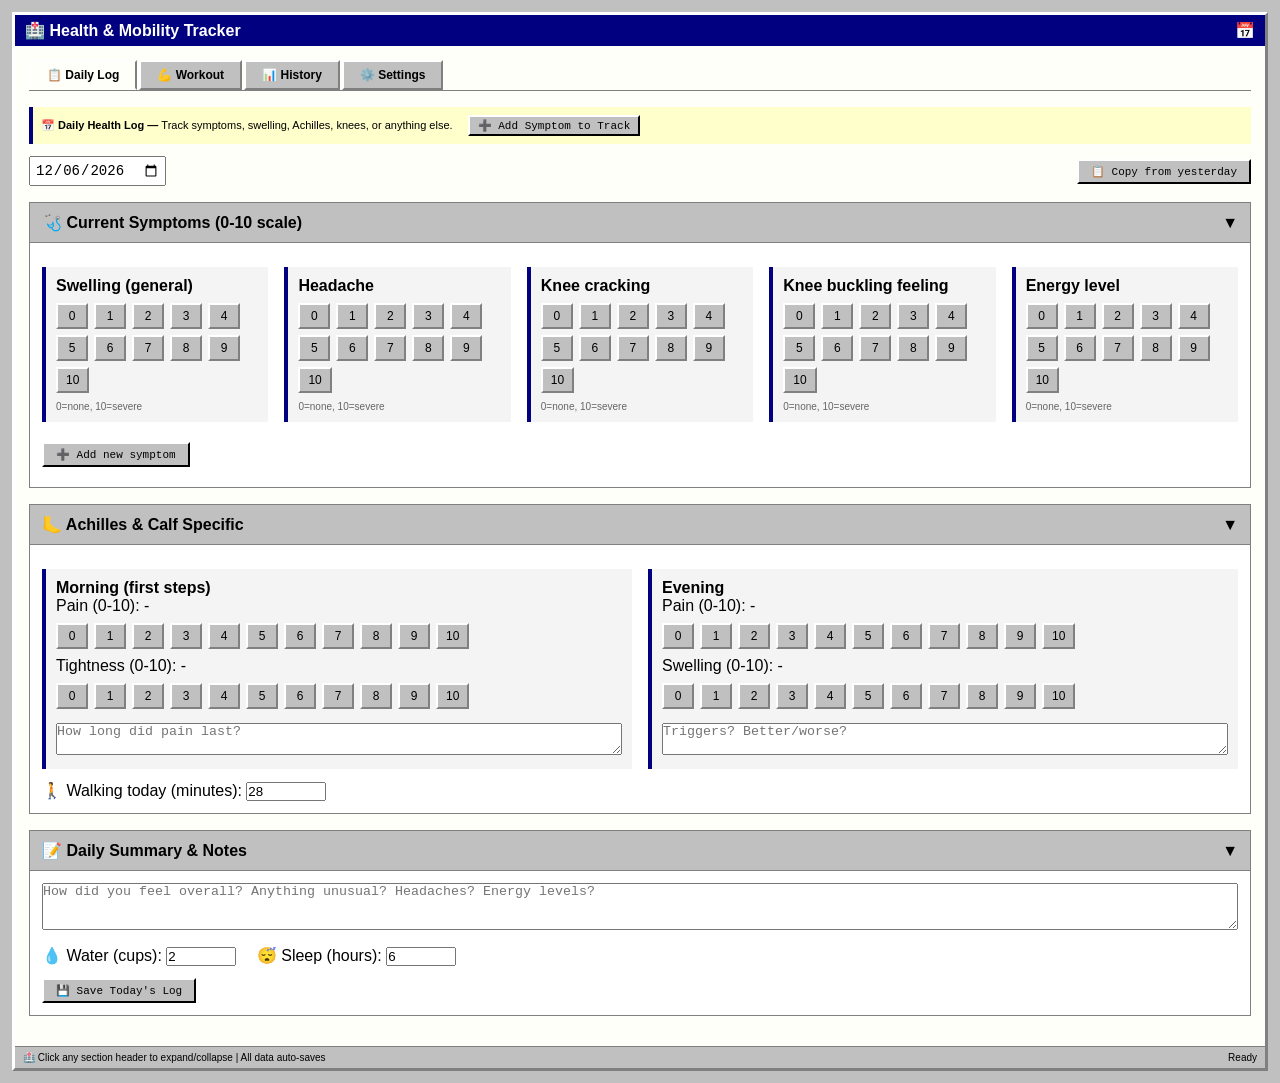
==== commit 5adb2020: "Update achilles.html" ====
--- a/achilles.html
+++ b/achilles.html
@@ -3,7 +3,7 @@
 <head>
     <meta charset="UTF-8">
     <meta name="viewport" content="width=device-width, initial-scale=1.0, user-scalable=yes">
-    <title>Achilles & Mobility Tracker</title>
+    <title>Health & Mobility Tracker</title>
     <style>
         * { margin: 0; padding: 0; box-sizing: border-box; }
         body {
@@ -18,7 +18,7 @@
             border-left-color: #fff;
             border-right-color: #808080;
             border-bottom-color: #808080;
-            max-width: 1200px;
+            max-width: 1300px;
             margin: 0 auto;
         }
         .title-bar {
@@ -42,7 +42,7 @@
             border: 2px solid #fff;
             border-right-color: #808080;
             border-bottom-color: #808080;
-            padding: 6px 20px;
+            padding: 6px 16px;
             cursor: pointer;
             font-size: 12px;
             font-weight: bold;
@@ -54,15 +54,15 @@
         .tab-pane { display: none; }
         .tab-pane.active { display: block; }
         
-        /* Achilles specific styles */
-        .achilles-card {
+        /* Cards */
+        .health-card {
             background: #e0e0e0;
             border: 1px solid #808080;
             margin-bottom: 16px;
         }
-        .achilles-header {
+        .card-header {
             background: #c0c0c0;
-            padding: 12px;
+            padding: 10px 12px;
             cursor: pointer;
             display: flex;
             justify-content: space-between;
@@ -70,18 +70,26 @@
             border-bottom: 1px solid #808080;
             font-weight: bold;
         }
-        .achilles-content { display: none; padding: 12px; background: #fff; }
-        .achilles-content.expanded { display: block; }
-        .symptom-tracker {
+        .card-content { display: none; padding: 12px; background: #fff; }
+        .card-content.expanded { display: block; }
+        
+        .symptom-grid {
+            display: flex;
+            flex-wrap: wrap;
+            gap: 16px;
+            margin: 12px 0;
+        }
+        .symptom-item {
             background: #f4f4f4;
-            padding: 12px;
-            margin: 12px 0;
-            border-left: 4px solid #800000;
+            padding: 10px;
+            border-left: 4px solid #000080;
+            min-width: 150px;
+            flex: 1;
         }
         .pain-scale {
             display: flex;
-            gap: 10px;
-            margin: 10px 0;
+            gap: 6px;
+            margin: 8px 0;
             flex-wrap: wrap;
         }
         .pain-btn {
@@ -89,16 +97,14 @@
             border: 2px solid #fff;
             border-right-color: #808080;
             border-bottom-color: #808080;
-            padding: 8px 12px;
+            padding: 4px 8px;
             cursor: pointer;
-            font-size: 14px;
+            font-size: 12px;
+            min-width: 32px;
+            text-align: center;
         }
         .pain-btn.active { background: #000080; color: white; }
-        .daily-log {
-            margin: 12px 0;
-            padding: 10px;
-            background: #ffffcc;
-        }
+        
         .retro-button {
             background: #c0c0c0;
             border: 2px solid #fff;
@@ -114,6 +120,23 @@
             border-right-color: #fff;
             border-bottom-color: #fff;
         }
+        
+        .exercise-item {
+            margin: 12px 0;
+            padding: 10px;
+            background: #f4f4f4;
+            border-left: 4px solid #000080;
+        }
+        .exercise-checkbox { transform: scale(1.2); margin-right: 8px; cursor: pointer; }
+        
+        .note {
+            background: #ffffcc;
+            padding: 8px;
+            font-size: 11px;
+            margin: 12px 0;
+            border-left: 4px solid #000080;
+        }
+        
         .status-bar {
             background: #c0c0c0;
             border-top: 1px solid #808080;
@@ -122,226 +145,202 @@
             display: flex;
             justify-content: space-between;
         }
-        .note {
-            background: #ffffcc;
-            padding: 8px;
+        
+        .history-table {
+            width: 100%;
             font-size: 11px;
-            margin: 12px 0;
-            border-left: 4px solid #000080;
-        }
-        .calendar-grid {
-            display: grid;
-            grid-template-columns: repeat(7, 1fr);
-            gap: 4px;
-            padding: 8px;
+            border-collapse: collapse;
+        }
+        .history-table th, .history-table td {
             border: 1px solid #808080;
-            background: #c0c0c0;
-        }
-        .cal-day {
-            background: #fffffa;
-            padding: 8px;
-            text-align: center;
+            padding: 6px;
+            text-align: left;
+            vertical-align: top;
+        }
+        .add-symptom-btn {
+            margin: 8px 0;
+            display: inline-block;
+        }
+        .symptom-tag {
+            background: #000080;
+            color: white;
+            padding: 2px 8px;
+            border-radius: 12px;
+            font-size: 10px;
+            display: inline-block;
+            margin: 2px;
+        }
+        .delete-symptom {
             cursor: pointer;
-            border: 1px solid #808080;
-            min-height: 50px;
-        }
-        .cal-day.has-data { background: #90ee90; }
-        .exercise-item {
-            margin: 12px 0;
-            padding: 10px;
-            background: #f4f4f4;
-            border-left: 4px solid #000080;
-        }
-        .exercise-checkbox { transform: scale(1.2); margin-right: 8px; cursor: pointer; }
-        .stretch-log {
-            font-family: monospace;
-            font-size: 10px;
-            margin-top: 5px;
-            padding: 4px;
-            background: #e8e8e8;
-        }
+            margin-left: 6px;
+            color: #ff9999;
+        }
+        hr { margin: 12px 0; }
     </style>
 </head>
 <body>
 
 <div class="window">
-    <div class="title-bar"><span>🦶 ACHILLES & MOBILITY TRACKER</span><span>📅</span></div>
+    <div class="title-bar"><span>🏥 Health & Mobility Tracker</span><span>📅</span></div>
     <div class="content">
         <div class="tab-bar">
-            <div class="tab active" data-tab="achilles">🦶 Achilles</div>
-            <div class="tab" data-tab="daily">📋 Daily Workouts</div>
+            <div class="tab active" data-tab="daily">📋 Daily Log</div>
+            <div class="tab" data-tab="workout">💪 Workout</div>
             <div class="tab" data-tab="history">📊 History</div>
             <div class="tab" data-tab="settings">⚙️ Settings</div>
         </div>
 
-        <!-- ACHILLES TAB (NEW - PERSISTENT) -->
-        <div id="achillesTab" class="tab-pane active">
+        <!-- ========== DAILY LOG TAB (Symptoms + Achilles + General) ========== -->
+        <div id="dailyTab" class="tab-pane active">
             <div class="note">
-                <strong>🦶 Achilles Tendon Tracker</strong><br>
-                Track daily symptoms, stretches, and progress. All data is saved automatically.
+                <strong>📅 Daily Health Log — </strong> Track symptoms, swelling, Achilles, knees, or anything else.
+                <button id="addSymptomBtn" class="retro-button" style="margin-left: 12px; padding: 2px 8px;">➕ Add Symptom to Track</button>
             </div>
             
-            <div id="achillesDailyView">
-                <div style="display: flex; justify-content: space-between; align-items: center; flex-wrap: wrap; gap: 10px; margin-bottom: 16px;">
-                    <input type="date" id="achillesDatePicker" value="">
-                    <button id="copyPrevDayBtn" class="retro-button">📋 Copy from yesterday</button>
+            <div style="display: flex; justify-content: space-between; align-items: center; flex-wrap: wrap; gap: 10px; margin-bottom: 16px;">
+                <input type="date" id="logDatePicker" style="font-size: 14px; padding: 4px;">
+                <button id="copyPrevLogBtn" class="retro-button">📋 Copy from yesterday</button>
+            </div>
+            
+            <!-- Dynamic Symptoms Container -->
+            <div id="symptomsContainer"></div>
+            
+            <!-- Fixed: Achilles specific section -->
+            <div class="health-card">
+                <div class="card-header" onclick="toggleCard('achillesSpecific')">
+                    <span>🦶 Achilles & Calf Specific</span>
+                    <span id="icon_achillesSpecific">▼</span>
                 </div>
-                
-                <!-- Morning Symptoms -->
-                <div class="achilles-card">
-                    <div class="achilles-header" onclick="toggleAchillesSection('morningSymptoms')">
-                        <span>🌅 Morning Symptoms (first steps)</span>
-                        <span id="icon_morningSymptoms">▼</span>
-                    </div>
-                    <div id="content_morningSymptoms" class="achilles-content expanded">
-                        <div class="symptom-tracker">
-                            <label>Pain level (0-10):</label>
+                <div id="content_achillesSpecific" class="card-content expanded">
+                    <div class="symptom-grid">
+                        <div class="symptom-item">
+                            <strong>Morning (first steps)</strong>
+                            <div>Pain (0-10): <span id="morningPainVal">-</span></div>
                             <div class="pain-scale" id="morningPainScale"></div>
-                            <label>Tightness:</label>
-                            <div class="pain-scale" id="morningTightnessScale"></div>
-                            <label>Notes:</label>
-                            <textarea id="morningNotes" rows="2" style="width:100%; margin-top:8px;" placeholder="e.g., 'Pain lasted 30 seconds, then faded'"></textarea>
+                            <div>Tightness (0-10): <span id="morningTightVal">-</span></div>
+                            <div class="pain-scale" id="morningTightScale"></div>
+                            <textarea id="morningNotes" rows="2" style="width:100%; margin-top:6px;" placeholder="How long did pain last?"></textarea>
                         </div>
+                        <div class="symptom-item">
+                            <strong>Evening</strong>
+                            <div>Pain (0-10): <span id="eveningPainVal">-</span></div>
+                            <div class="pain-scale" id="eveningPainScale"></div>
+                            <div>Swelling (0-10): <span id="swellingVal">-</span></div>
+                            <div class="pain-scale" id="swellingScale"></div>
+                            <textarea id="eveningNotes" rows="2" style="width:100%; margin-top:6px;" placeholder="Triggers? Better/worse?"></textarea>
+                        </div>
+                    </div>
+                    <div>
+                        <label>🚶 Walking today (minutes): <input type="number" id="walkingMinutes" value="28" style="width:80px;"></label>
                     </div>
                 </div>
-                
-                <!-- Evening Symptoms -->
-                <div class="achilles-card">
-                    <div class="achilles-header" onclick="toggleAchillesSection('eveningSymptoms')">
-                        <span>🌙 Evening Symptoms (after day)</span>
-                        <span id="icon_eveningSymptoms">▼</span>
-                    </div>
-                    <div id="content_eveningSymptoms" class="achilles-content expanded">
-                        <div class="symptom-tracker">
-                            <label>Pain level (0-10):</label>
-                            <div class="pain-scale" id="eveningPainScale"></div>
-                            <label>Swelling (0=none, 10=severe):</label>
-                            <div class="pain-scale" id="swellingScale"></div>
-                            <label>Notes:</label>
-                            <textarea id="eveningNotes" rows="2" style="width:100%; margin-top:8px;" placeholder="e.g., 'Worse after walking home'"></textarea>
-                        </div>
-                    </div>
+            </div>
+            
+            <!-- Daily Summary -->
+            <div class="health-card">
+                <div class="card-header" onclick="toggleCard('dailySummaryCard')">
+                    <span>📝 Daily Summary & Notes</span>
+                    <span id="icon_dailySummaryCard">▼</span>
                 </div>
-                
-                <!-- Stretches Completed -->
-                <div class="achilles-card">
-                    <div class="achilles-header" onclick="toggleAchillesSection('stretches')">
-                        <span>🧘 Stretches Completed Today</span>
-                        <span id="icon_stretches">▼</span>
-                    </div>
-                    <div id="content_stretches" class="achilles-content expanded">
-                        <div class="exercise-item">
-                            <label><input type="checkbox" id="stretchSeatedPumps" class="stretch-checkbox"> Seated ankle pumps (2 min)</label>
-                        </div>
-                        <div class="exercise-item">
-                            <label><input type="checkbox" id="stretchHeelSlides" class="stretch-checkbox"> Heel slides (3 min)</label>
-                        </div>
-                        <div class="exercise-item">
-                            <label><input type="checkbox" id="stretchCalf" class="stretch-checkbox"> Wall calf stretch (5 min) - ✅ ONLY if no sharp pain</label>
-                        </div>
-                        <div class="exercise-item">
-                            <label><input type="checkbox" id="stretchElevation" class="stretch-checkbox"> Ankle elevation (10 min)</label>
-                        </div>
-                        <div class="exercise-item">
-                            <label>Minutes of walking today:</label>
-                            <input type="number" id="walkingMinutes" value="28" style="width:80px;"> min
-                        </div>
-                    </div>
+                <div id="content_dailySummaryCard" class="card-content expanded">
+                    <textarea id="dailySummary" rows="3" style="width:100%;" placeholder="How did you feel overall? Anything unusual? Headaches? Energy levels?"></textarea>
+                    <div style="margin-top: 12px;">
+                        <label>💧 Water (cups): <input type="number" id="waterCups" value="2" step="0.5" style="width:70px;"></label>
+                        <label style="margin-left: 16px;">😴 Sleep (hours): <input type="number" id="sleepHours" value="6" step="0.5" style="width:70px;"></label>
+                    </div>
+                    <button id="saveDailyLogBtn" class="retro-button" style="margin-top: 12px;">💾 Save Today's Log</button>
                 </div>
-                
-                <!-- Daily Summary -->
-                <div class="daily-log">
-                    <strong>📝 Daily Summary</strong><br>
-                    <textarea id="dailySummary" rows="3" style="width:100%; margin-top:8px;" placeholder="How did your Achilles feel overall today? Any triggers?"></textarea>
-                    <button id="saveAchillesDayBtn" class="retro-button" style="margin-top:12px;">💾 Save Today's Achilles Data</button>
-                </div>
-            </div>
-            
-            <div id="achillesHistoryPreview" style="margin-top: 20px;">
-                <hr>
-                <strong>📜 Recent Achilles History</strong>
-                <div id="recentAchillesEntries" style="max-height: 200px; overflow-y: auto; margin-top: 8px;"></div>
             </div>
         </div>
 
-        <!-- DAILY WORKOUTS TAB -->
-        <div id="dailyTab" class="tab-pane">
+        <!-- ========== WORKOUT TAB ========== -->
+        <div id="workoutTab" class="tab-pane">
             <div class="note">
-                <strong>📋 Your Evening Workout (Seated/Lying Only)</strong><br>
-                Based on your medical situation. Do NOT do standing calf stretches if swollen.
-            </div>
-            <div id="workoutContainer">
-                <div class="exercise-item">
-                    <input type="checkbox" id="wk_anklePumps" class="workout-checkbox">
-                    <strong>Ankle pumps with resistance</strong> - 2 min
-                    <div class="stretch-log">Press heels into floor, point/flex hard</div>
+                <strong>💪 Evening Workout (Seated/Lying Only — Asthma Safe)</strong><br>
+                Based on your medical situation: Achilles tightness, knee weakness, swelling risk.
+            </div>
+            
+            <div class="health-card">
+                <div class="card-header" onclick="toggleCard('workoutRoutine')">
+                    <span>🏋️ Today's Workout</span>
+                    <span id="icon_workoutRoutine">▼</span>
                 </div>
-                <div class="exercise-item">
-                    <input type="checkbox" id="wk_legLifts" class="workout-checkbox">
-                    <strong>Seated leg lifts</strong> - 3 min (hold 5 sec each)
-                    <div class="stretch-log">Long sitting, lift one leg 2 inches</div>
+                <div id="content_workoutRoutine" class="card-content expanded">
+                    <div class="exercise-item">
+                        <input type="checkbox" id="wk_anklePumps" class="workout-checkbox">
+                        <strong>Ankle pumps with resistance</strong> — 2 min
+                        <div style="font-size:10px; color:#555;">Press heels into floor, point/flex hard</div>
+                    </div>
+                    <div class="exercise-item">
+                        <input type="checkbox" id="wk_legLifts" class="workout-checkbox">
+                        <strong>Seated leg lifts</strong> — 3 min (hold 5 sec each)
+                        <div style="font-size:10px; color:#555;">Long sitting, lift one leg 2 inches</div>
+                    </div>
+                    <div class="exercise-item">
+                        <input type="checkbox" id="wk_gluteBridges" class="workout-checkbox">
+                        <strong>Glute bridges (slow negatives)</strong> — 4 min
+                        <div style="font-size:10px; color:#555;">Lift 2 sec, lower 5 sec. Squeeze glutes.</div>
+                    </div>
+                    <div class="exercise-item">
+                        <input type="checkbox" id="wk_isometricCalf" class="workout-checkbox">
+                        <strong>Isometric calf press</strong> — 3 min
+                        <div style="font-size:10px; color:#555;">Seated, press heels into floor, hold 10 sec</div>
+                    </div>
+                    <div class="exercise-item">
+                        <input type="checkbox" id="wk_tensionHold" class="workout-checkbox">
+                        <strong>Full body tension hold</strong> — 2 min (10 sec on, 5 sec off)
+                        <div style="font-size:10px; color:#555;">Squeeze everything like max effort deadlift</div>
+                    </div>
+                    <div class="exercise-item">
+                        <input type="checkbox" id="wk_ankleElevation" class="workout-checkbox">
+                        <strong>Ankle elevation</strong> — 10 min (after workout)
+                        <div style="font-size:10px; color:#555;">Lie on back, calves on pillow/duvet roll</div>
+                    </div>
+                    <button id="saveWorkoutBtn" class="retro-button" style="margin-top: 12px;">💾 Save Workout Completion</button>
+                    <span id="workoutSaveStatus" style="margin-left: 12px; font-size: 11px;"></span>
                 </div>
-                <div class="exercise-item">
-                    <input type="checkbox" id="wk_gluteBridges" class="workout-checkbox">
-                    <strong>Glute bridges (slow negatives)</strong> - 4 min
-                    <div class="stretch-log">Lift 2 sec, lower 5 sec. Squeeze glutes.</div>
-                </div>
-                <div class="exercise-item">
-                    <input type="checkbox" id="wk_isometricCalf" class="workout-checkbox">
-                    <strong>Isometric calf press</strong> - 3 min
-                    <div class="stretch-log">Seated, press heels into floor - hold 10 sec</div>
-                </div>
-                <div class="exercise-item">
-                    <input type="checkbox" id="wk_tensionHold" class="workout-checkbox">
-                    <strong>Full body tension hold</strong> - 2 min (10 sec on, 5 sec off)
-                    <div class="stretch-log">Squeeze everything like a max effort deadlift</div>
-                </div>
-                <div class="exercise-item">
-                    <input type="checkbox" id="wk_ankleElevation" class="workout-checkbox">
-                    <strong>Ankle elevation</strong> - 10 min (after workout)
-                    <div class="stretch-log">Lie on back, calves on pillow/duvet roll</div>
-                </div>
-            </div>
-            <div style="margin-top: 16px;">
-                <button id="saveWorkoutDayBtn" class="retro-button">💾 Save Today's Workout</button>
-                <span id="workoutSaveStatus" style="margin-left: 12px; font-size: 11px;"></span>
             </div>
         </div>
 
-        <!-- HISTORY TAB -->
+        <!-- ========== HISTORY TAB ========== -->
         <div id="historyTab" class="tab-pane">
-            <div class="note">📊 Complete history of Achilles symptoms and workout completion</div>
-            <div id="fullHistoryContainer"></div>
-            <button id="exportHistoryBtn" class="retro-button" style="margin-top: 12px;">📎 Export History (JSON)</button>
-            <button id="resetHistoryBtn" class="retro-button" style="margin-top: 12px; margin-left: 8px; background: #800000; color: white;">⚠️ Reset All Data</button>
+            <div class="note">📊 Complete history — symptoms, Achilles, workouts, hydration, sleep</div>
+            <div id="fullHistoryContainer" style="max-height: 500px; overflow-y: auto;"></div>
+            <div style="margin-top: 16px;">
+                <button id="exportHistoryBtn" class="retro-button">📎 Export JSON</button>
+                <button id="resetHistoryBtn" class="retro-button" style="margin-left: 8px; background: #800000; color: white;">⚠️ Reset All Data</button>
+            </div>
         </div>
 
-        <!-- SETTINGS TAB -->
+        <!-- ========== SETTINGS TAB ========== -->
         <div id="settingsTab" class="tab-pane">
             <div class="note">
-                <strong>⚙️ Settings & Tips</strong><br>
-                - Hydration target: 4-6 cups water daily (you're at ~2 cups)<br>
-                - Sleep target: 7+ hours (you average 6)<br>
-                - Swelling + headaches → reduce sodium (no restaurant food)<br>
-                - See a doctor about swelling if it persists
+                <strong>⚙️ Settings & Health Reminders</strong><br>
+                - Hydration target: 4-6 cups (you: ~2 cups)<br>
+                - Sleep target: 7-9 hours (you: ~6 hours)<br>
+                - Swelling + headaches → reduce sodium, see doctor<br>
+                - All data saved automatically in your browser
             </div>
             <div style="margin-top: 16px;">
-                <label><input type="checkbox" id="reminderHydration"> 💧 Remind me to drink water</label><br>
-                <label><input type="checkbox" id="reminderElevation"> 🦶 Remind me to elevate ankles</label>
-            </div>
-            <button id="syncNowBtn" class="retro-button" style="margin-top: 16px;">☁️ Sync to Cloud (localStorage backup)</button>
+                <label><input type="checkbox" id="reminderHydration"> 💧 Remind me to drink water (hourly)</label><br>
+                <label><input type="checkbox" id="reminderElevation"> 🦶 Remind me to elevate ankles (evening)</label><br>
+                <label><input type="checkbox" id="reminderStretch"> 🧘 Remind me to do Achilles stretches</label>
+            </div>
+            <button id="manualBackupBtn" class="retro-button" style="margin-top: 16px;">💾 Manual Backup (Download)</button>
+            <button id="clearSettingsBtn" class="retro-button" style="margin-top: 16px; margin-left: 8px;">🗑️ Clear All Reminders</button>
         </div>
     </div>
-    <div class="status-bar"><span>🦶 Achilles data auto-saves | Click any section header to expand/collapse</span><span id="syncStatus">Ready</span></div>
+    <div class="status-bar"><span>🏥 Click any section header to expand/collapse | All data auto-saves</span><span id="syncStatus">Ready</span></div>
 </div>
 
 <script>
     // ========== DATA STRUCTURES ==========
-    let achillesData = {}; // key: YYYY-MM-DD -> { morningPain, morningTightness, eveningPain, swelling, morningNotes, eveningNotes, stretches, walkingMinutes, dailySummary }
-    let workoutData = {};  // key: YYYY-MM-DD -> { exercises: { name: boolean } }
-    
-    // Stretch checkbox IDs mapping
-    const stretchIds = ['stretchSeatedPumps', 'stretchHeelSlides', 'stretchCalf', 'stretchElevation'];
+    let dailyLogs = {}; // key: YYYY-MM-DD -> { symptoms: { name: value }, achilles: {...}, summary, water, sleep }
+    let workoutLogs = {}; // key: YYYY-MM-DD -> { exercises: { name: boolean } }
+    let customSymptoms = []; // list of symptom names the user wants to track
+    
+    // Default symptoms to track (can be added/removed)
+    const DEFAULT_SYMPTOMS = ["Swelling (general)", "Headache", "Knee cracking", "Knee buckling feeling", "Energy level"];
     
     // ========== HELPERS ==========
     function formatYMD(date) {
@@ -357,46 +356,182 @@
     
     function saveAllToLocal() {
         const allData = {
-            achillesData: achillesData,
-            workoutData: workoutData,
-            settings: {
-                reminderHydration: document.getElementById('reminderHydration')?.checked || false,
-                reminderElevation: document.getElementById('reminderElevation')?.checked || false
-            }
+            dailyLogs: dailyLogs,
+            workoutLogs: workoutLogs,
+            customSymptoms: customSymptoms,
+            version: 2
         };
-        localStorage.setItem('achilles_tracker_v6', JSON.stringify(allData));
+        localStorage.setItem('health_tracker_v2', JSON.stringify(allData));
         document.getElementById('syncStatus').innerText = 'Saved ' + new Date().toLocaleTimeString();
-        setTimeout(() => { if(document.getElementById('syncStatus')) document.getElementById('syncStatus').innerText = 'Ready'; }, 2000);
+        setTimeout(() => { if(document.getElementById('syncStatus')) document.getElementById('syncStatus').innerText = 'Ready'; }, 1500);
     }
     
     function loadAllFromLocal() {
-        let raw = localStorage.getItem('achilles_tracker_v6');
+        let raw = localStorage.getItem('health_tracker_v2');
         if (raw) {
             try {
                 let data = JSON.parse(raw);
-                achillesData = data.achillesData || {};
-                workoutData = data.workoutData || {};
-                if (data.settings) {
-                    if(document.getElementById('reminderHydration')) document.getElementById('reminderHydration').checked = data.settings.reminderHydration || false;
-                    if(document.getElementById('reminderElevation')) document.getElementById('reminderElevation').checked = data.settings.reminderElevation || false;
-                }
+                dailyLogs = data.dailyLogs || {};
+                workoutLogs = data.workoutLogs || {};
+                customSymptoms = data.customSymptoms || [];
             } catch(e) { console.error(e); }
         }
-        // Initialize with sample data if empty
-        if (Object.keys(achillesData).length === 0) {
-            let yesterday = new Date();
-            yesterday.setDate(yesterday.getDate() - 1);
-            achillesData[formatYMD(yesterday)] = {
-                morningPain: 4, morningTightness: 5, eveningPain: 3, swelling: 3,
-                morningNotes: "Pain first 60 seconds", eveningNotes: "Better after shower",
-                stretches: { stretchSeatedPumps: true, stretchHeelSlides: false, stretchCalf: false, stretchElevation: true },
-                walkingMinutes: 28, dailySummary: "Achilles stiff but manageable"
-            };
-        }
-    }
-    
-    // ========== ACHILLES UI FUNCTIONS ==========
-    function createPainScale(containerId, currentValue, onChangeCallback) {
+        if (customSymptoms.length === 0) {
+            customSymptoms = [...DEFAULT_SYMPTOMS];
+        }
+    }
+    
+    // ========== SYMPTOM UI: DYNAMIC ==========
+    function renderSymptomsForDate(ymd) {
+        let container = document.getElementById('symptomsContainer');
+        if (!container) return;
+        
+        let log = dailyLogs[ymd] || {};
+        let symptomValues = log.symptoms || {};
+        
+        let html = `<div class="health-card">
+            <div class="card-header" onclick="toggleCard('dynamicSymptoms')">
+                <span>🩺 Current Symptoms (0-10 scale)</span>
+                <span id="icon_dynamicSymptoms">▼</span>
+            </div>
+            <div id="content_dynamicSymptoms" class="card-content expanded">
+                <div class="symptom-grid" id="symptomGrid">`;
+        
+        for (let symptom of customSymptoms) {
+            let currentVal = symptomValues[symptom] !== undefined ? symptomValues[symptom] : null;
+            html += `<div class="symptom-item">
+                <strong>${escapeHtml(symptom)}</strong>
+                <div class="pain-scale" data-symptom="${escapeHtml(symptom)}">`;
+            for (let i = 0; i <= 10; i++) {
+                let active = (currentVal === i) ? 'active' : '';
+                html += `<div class="pain-btn ${active}" data-val="${i}">${i}</div>`;
+            }
+            html += `</div>
+                <div style="font-size:10px; color:#666;">0=none, 10=severe</div>
+            </div>`;
+        }
+        
+        html += `</div>
+                <button id="addSymptomDynamicBtn" class="retro-button add-symptom-btn">➕ Add new symptom</button>
+            </div>
+        </div>`;
+        
+        container.innerHTML = html;
+        
+        // Attach click handlers for pain buttons
+        document.querySelectorAll('#symptomGrid .pain-scale').forEach(scale => {
+            let symptomName = scale.dataset.symptom;
+            scale.querySelectorAll('.pain-btn').forEach(btn => {
+                btn.addEventListener('click', () => {
+                    let val = parseInt(btn.dataset.val);
+                    scale.querySelectorAll('.pain-btn').forEach(b => b.classList.remove('active'));
+                    btn.classList.add('active');
+                    // Save to memory
+                    let logData = dailyLogs[ymd] || {};
+                    logData.symptoms = logData.symptoms || {};
+                    logData.symptoms[symptomName] = val;
+                    dailyLogs[ymd] = logData;
+                    saveAllToLocal();
+                });
+            });
+        });
+        
+        // Add symptom button
+        let addBtn = document.getElementById('addSymptomDynamicBtn');
+        if (addBtn) {
+            addBtn.onclick = () => addNewSymptom(ymd);
+        }
+    }
+    
+    function addNewSymptom(currentYMD) {
+        let newSymptom = prompt("Enter new symptom to track (e.g., 'Lower back pain', 'Ankle swelling L', 'Dizziness'):");
+        if (newSymptom && newSymptom.trim()) {
+            customSymptoms.push(newSymptom.trim());
+            saveAllToLocal();
+            renderSymptomsForDate(currentYMD);
+            renderAchillesForDate(currentYMD); // refresh to keep sync
+        }
+    }
+    
+    // ========== ACHILLES SPECIFIC UI ==========
+    function renderAchillesForDate(ymd) {
+        let log = dailyLogs[ymd] || {};
+        let achilles = log.achilles || {};
+        
+        // Morning pain
+        createPainScaleInline('morningPainScale', achilles.morningPain, (val) => { 
+            achilles.morningPain = val; 
+            log.achilles = achilles; 
+            dailyLogs[ymd] = log; 
+            saveAllToLocal();
+            document.getElementById('morningPainVal').innerText = val;
+        });
+        // Morning tightness
+        createPainScaleInline('morningTightScale', achilles.morningTightness, (val) => { 
+            achilles.morningTightness = val; 
+            log.achilles = achilles; 
+            dailyLogs[ymd] = log; 
+            saveAllToLocal();
+            document.getElementById('morningTightVal').innerText = val;
+        });
+        // Evening pain
+        createPainScaleInline('eveningPainScale', achilles.eveningPain, (val) => { 
+            achilles.eveningPain = val; 
+            log.achilles = achilles; 
+            dailyLogs[ymd] = log; 
+            saveAllToLocal();
+            document.getElementById('eveningPainVal').innerText = val;
+        });
+        // Swelling specific to Achilles
+        createPainScaleInline('swellingScale', achilles.swelling, (val) => { 
+            achilles.swelling = val; 
+            log.achilles = achilles; 
+            dailyLogs[ymd] = log; 
+            saveAllToLocal();
+            document.getElementById('swellingVal').innerText = val;
+        });
+        
+        document.getElementById('morningNotes').value = achilles.morningNotes || '';
+        document.getElementById('eveningNotes').value = achilles.eveningNotes || '';
+        document.getElementById('dailySummary').value = log.summary || '';
+        document.getElementById('walkingMinutes').value = achilles.walkingMinutes || 28;
+        document.getElementById('waterCups').value = log.water !== undefined ? log.water : 2;
+        document.getElementById('sleepHours').value = log.sleep !== undefined ? log.sleep : 6;
+        
+        // Update displayed values
+        document.getElementById('morningPainVal').innerText = achilles.morningPain !== undefined ? achilles.morningPain : '-';
+        document.getElementById('morningTightVal').innerText = achilles.morningTightness !== undefined ? achilles.morningTightness : '-';
+        document.getElementById('eveningPainVal').innerText = achilles.eveningPain !== undefined ? achilles.eveningPain : '-';
+        document.getElementById('swellingVal').innerText = achilles.swelling !== undefined ? achilles.swelling : '-';
+        
+        // Save on input changes
+        document.getElementById('morningNotes').onchange = () => { 
+            achilles.morningNotes = document.getElementById('morningNotes').value; 
+            log.achilles = achilles; dailyLogs[ymd] = log; saveAllToLocal(); 
+        };
+        document.getElementById('eveningNotes').onchange = () => { 
+            achilles.eveningNotes = document.getElementById('eveningNotes').value; 
+            log.achilles = achilles; dailyLogs[ymd] = log; saveAllToLocal(); 
+        };
+        document.getElementById('dailySummary').onchange = () => { 
+            log.summary = document.getElementById('dailySummary').value; 
+            dailyLogs[ymd] = log; saveAllToLocal(); 
+        };
+        document.getElementById('walkingMinutes').onchange = () => { 
+            achilles.walkingMinutes = parseInt(document.getElementById('walkingMinutes').value) || 0; 
+            log.achilles = achilles; dailyLogs[ymd] = log; saveAllToLocal(); 
+        };
+        document.getElementById('waterCups').onchange = () => { 
+            log.water = parseFloat(document.getElementById('waterCups').value) || 0; 
+            dailyLogs[ymd] = log; saveAllToLocal(); 
+        };
+        document.getElementById('sleepHours').onchange = () => { 
+            log.sleep = parseFloat(document.getElementById('sleepHours').value) || 0; 
+            dailyLogs[ymd] = log; saveAllToLocal(); 
+        };
+    }
+    
+    function createPainScaleInline(containerId, currentValue, onChange) {
         let container = document.getElementById(containerId);
         if (!container) return;
         container.innerHTML = '';
@@ -405,163 +540,143 @@
             btn.className = 'pain-btn' + (currentValue === i ? ' active' : '');
             btn.innerText = i;
             btn.onclick = () => {
-                document.querySelectorAll(`#${containerId} .pain-btn`).forEach(b => b.classList.remove('active'));
+                container.querySelectorAll('.pain-btn').forEach(b => b.classList.remove('active'));
                 btn.classList.add('active');
-                onChangeCallback(i);
+                onChange(i);
             };
             container.appendChild(btn);
         }
     }
     
-    function loadAchillesForDate(ymd) {
-        let data = achillesData[ymd] || {
-            morningPain: null, morningTightness: null, eveningPain: null, swelling: null,
-            morningNotes: '', eveningNotes: '', stretches: {}, walkingMinutes: 28, dailySummary: ''
-        };
-        
-        // Morning pain
-        createPainScale('morningPainScale', data.morningPain, (val) => { data.morningPain = val; saveAchillesDataToMemory(ymd, data); });
-        createPainScale('morningTightnessScale', data.morningTightness, (val) => { data.morningTightness = val; saveAchillesDataToMemory(ymd, data); });
-        createPainScale('eveningPainScale', data.eveningPain, (val) => { data.eveningPain = val; saveAchillesDataToMemory(ymd, data); });
-        createPainScale('swellingScale', data.swelling, (val) => { data.swelling = val; saveAchillesDataToMemory(ymd, data); });
-        
-        document.getElementById('morningNotes').value = data.morningNotes || '';
-        document.getElementById('morningNotes').onchange = () => { data.morningNotes = document.getElementById('morningNotes').value; saveAchillesDataToMemory(ymd, data); };
-        document.getElementById('eveningNotes').value = data.eveningNotes || '';
-        document.getElementById('eveningNotes').onchange = () => { data.eveningNotes = document.getElementById('eveningNotes').value; saveAchillesDataToMemory(ymd, data); };
-        document.getElementById('dailySummary').value = data.dailySummary || '';
-        document.getElementById('dailySummary').onchange = () => { data.dailySummary = document.getElementById('dailySummary').value; saveAchillesDataToMemory(ymd, data); };
-        document.getElementById('walkingMinutes').value = data.walkingMinutes || 28;
-        document.getElementById('walkingMinutes').onchange = () => { data.walkingMinutes = parseInt(document.getElementById('walkingMinutes').value) || 0; saveAchillesDataToMemory(ymd, data); };
-        
-        // Stretch checkboxes
-        stretchIds.forEach(id => {
-            let cb = document.getElementById(id);
-            if (cb) {
-                cb.checked = data.stretches?.[id] || false;
-                cb.onchange = () => { data.stretches = data.stretches || {}; data.stretches[id] = cb.checked; saveAchillesDataToMemory(ymd, data); };
-            }
-        });
-    }
-    
-    function saveAchillesDataToMemory(ymd, data) {
-        achillesData[ymd] = data;
+    function saveCurrentDailyLog() {
+        let ymd = document.getElementById('logDatePicker').value;
+        if (!ymd) ymd = getTodayYMD();
+        // Data is already saved via individual onchange handlers
+        // Just trigger a final save and alert
         saveAllToLocal();
-        renderRecentAchillesHistory();
-    }
-    
-    function saveCurrentAchillesDay() {
-        let ymd = document.getElementById('achillesDatePicker').value;
-        if (!ymd) ymd = getTodayYMD();
-        let data = achillesData[ymd] || {};
-        data.morningPain = parseInt(document.querySelector('#morningPainScale .pain-btn.active')?.innerText) || null;
-        data.morningTightness = parseInt(document.querySelector('#morningTightnessScale .pain-btn.active')?.innerText) || null;
-        data.eveningPain = parseInt(document.querySelector('#eveningPainScale .pain-btn.active')?.innerText) || null;
-        data.swelling = parseInt(document.querySelector('#swellingScale .pain-btn.active')?.innerText) || null;
-        data.morningNotes = document.getElementById('morningNotes').value;
-        data.eveningNotes = document.getElementById('eveningNotes').value;
-        data.dailySummary = document.getElementById('dailySummary').value;
-        data.walkingMinutes = parseInt(document.getElementById('walkingMinutes').value) || 0;
-        data.stretches = {};
-        stretchIds.forEach(id => { data.stretches[id] = document.getElementById(id)?.checked || false; });
-        achillesData[ymd] = data;
-        saveAllToLocal();
-        renderRecentAchillesHistory();
-        alert(`✅ Achilles data saved for ${ymd}`);
-    }
-    
-    function copyFromYesterday() {
-        let today = document.getElementById('achillesDatePicker').value;
+        alert(`✅ Health log saved for ${ymd}`);
+        renderFullHistory();
+    }
+    
+    function copyFromYesterdayLog() {
+        let todayPicker = document.getElementById('logDatePicker');
+        let today = todayPicker.value;
         if (!today) today = getTodayYMD();
         let yesterday = new Date(today);
         yesterday.setDate(yesterday.getDate() - 1);
         let yesterdayYMD = formatYMD(yesterday);
-        if (achillesData[yesterdayYMD]) {
-            achillesData[today] = JSON.parse(JSON.stringify(achillesData[yesterdayYMD]));
+        
+        if (dailyLogs[yesterdayYMD]) {
+            dailyLogs[today] = JSON.parse(JSON.stringify(dailyLogs[yesterdayYMD]));
+            if (workoutLogs[yesterdayYMD]) {
+                workoutLogs[today] = JSON.parse(JSON.stringify(workoutLogs[yesterdayYMD]));
+            }
             saveAllToLocal();
-            loadAchillesForDate(today);
+            loadLogForDate(today);
             alert(`Copied data from ${yesterdayYMD}`);
         } else {
             alert('No data from yesterday to copy');
         }
     }
     
-    function renderRecentAchillesHistory() {
-        let container = document.getElementById('recentAchillesEntries');
-        if (!container) return;
-        let dates = Object.keys(achillesData).sort().reverse().slice(0, 7);
-        if (dates.length === 0) { container.innerHTML = '<div class="note">No data yet. Save your first day.</div>'; return; }
-        let html = '<table style="width:100%; font-size:11px; border-collapse:collapse;">';
-        html += '<tr><th>Date</th><th>AM Pain</th><th>PM Pain</th><th>Swelling</th><th>Walking</th></tr>';
-        for (let d of dates) {
-            let data = achillesData[d];
-            html += `<tr style="border-bottom:1px solid #ccc;">
-                <td>${d}</td>
-                <td>${data.morningPain ?? '?'}</td>
-                <td>${data.eveningPain ?? '?'}</td>
-                <td>${data.swelling ?? '?'}</td>
-                <td>${data.walkingMinutes ?? 0} min</td>
-            </tr>`;
-        }
-        html += '</table>';
-        container.innerHTML = html;
-    }
-    
+    function loadLogForDate(ymd) {
+        renderSymptomsForDate(ymd);
+        renderAchillesForDate(ymd);
+        renderWorkoutForDate(ymd);
+    }
+    
+    // ========== WORKOUT TAB ==========
+    function renderWorkoutForDate(ymd) {
+        let log = workoutLogs[ymd] || {};
+        let exercises = log.exercises || {};
+        const workoutIds = ['wk_anklePumps', 'wk_legLifts', 'wk_gluteBridges', 'wk_isometricCalf', 'wk_tensionHold', 'wk_ankleElevation'];
+        workoutIds.forEach(id => {
+            let cb = document.getElementById(id);
+            if (cb) cb.checked = exercises[id] || false;
+        });
+    }
+    
+    function saveCurrentWorkout() {
+        let ymd = getTodayYMD();
+        let log = workoutLogs[ymd] || { exercises: {} };
+        const workoutIds = ['wk_anklePumps', 'wk_legLifts', 'wk_gluteBridges', 'wk_isometricCalf', 'wk_tensionHold', 'wk_ankleElevation'];
+        workoutIds.forEach(id => {
+            let cb = document.getElementById(id);
+            if (cb) log.exercises[id] = cb.checked;
+        });
+        workoutLogs[ymd] = log;
+        saveAllToLocal();
+        let statusSpan = document.getElementById('workoutSaveStatus');
+        if (statusSpan) {
+            statusSpan.innerText = '✓ Workout saved ' + new Date().toLocaleTimeString();
+            setTimeout(() => { if(statusSpan) statusSpan.innerText = ''; }, 2000);
+        }
+    }
+    
+    // ========== HISTORY ==========
     function renderFullHistory() {
         let container = document.getElementById('fullHistoryContainer');
         if (!container) return;
-        let dates = Object.keys(achillesData).sort().reverse();
-        if (dates.length === 0) { container.innerHTML = '<div class="note">No history yet.</div>'; return; }
-        let html = '<div style="max-height:400px; overflow-y:auto;">';
-        for (let d of dates) {
-            let a = achillesData[d];
-            let w = workoutData[d];
-            let workoutDone = w ? Object.values(w.exercises || {}).filter(v=>v===true).length : 0;
-            html += `<div style="border:1px solid #808080; margin:8px 0; padding:10px; background:#f0f0f0;">
-                <strong>📅 ${d}</strong><br>
-                🦶 Achilles: AM Pain ${a.morningPain ?? '?'}/10 | PM Pain ${a.eveningPain ?? '?'}/10 | Swelling ${a.swelling ?? '?'}/10<br>
-                🚶 Walking: ${a.walkingMinutes ?? 0} min<br>
-                🧘 Stretches: ${a.stretches ? Object.values(a.stretches).filter(v=>v===true).length : 0}/4 done<br>
-                📋 Workout: ${workoutDone}/6 exercises completed<br>
-                📝 Notes: ${(a.dailySummary || '').substring(0, 80)}${(a.dailySummary || '').length > 80 ? '...' : ''}
-            </div>`;
-        }
-        html += '</div>';
+        let allDates = [...new Set([...Object.keys(dailyLogs), ...Object.keys(workoutLogs)])].sort().reverse();
+        if (allDates.length === 0) {
+            container.innerHTML = '<div class="note">No data yet. Start tracking today!</div>';
+            return;
+        }
+        
+        let html = '<table class="history-table"><thead><tr>';
+        html += '<th>Date</th><th>Symptoms (0-10)</th><th>Achilles</th><th>Workout</th><th>Water/Sleep</th>';
+        html += '</tr></thead><tbody>';
+        
+        for (let d of allDates.slice(0, 30)) {
+            let daily = dailyLogs[d] || {};
+            let achilles = daily.achilles || {};
+            let symptoms = daily.symptoms || {};
+            let workout = workoutLogs[d] || {};
+            let workoutCount = workout.exercises ? Object.values(workout.exercises).filter(v=>v===true).length : 0;
+            
+            let symptomText = Object.entries(symptoms).map(([name,val]) => `${name}: ${val}`).join(', ');
+            if (!symptomText) symptomText = '—';
+            
+            let achillesText = `AM pain: ${achilles.morningPain ?? '?'} | PM: ${achilles.eveningPain ?? '?'} | Swell: ${achilles.swelling ?? '?'}`;
+            
+            html += `<tr>
+                <td><strong>${d}</strong></td>
+                <td style="max-width:250px;">${escapeHtml(symptomText)}</td>
+                <td>${achillesText}<br>🚶 ${achilles.walkingMinutes ?? 0} min walk</td>
+                <td>${workoutCount}/6 done</td>
+                <td>💧 ${daily.water ?? '?'} cups | 😴 ${daily.sleep ?? '?'} hrs</td>
+            </tr>`;
+        }
+        html += '</tbody></table>';
         container.innerHTML = html;
     }
     
-    // ========== WORKOUT TAB FUNCTIONS ==========
-    function loadWorkoutForToday() {
-        let ymd = getTodayYMD();
-        let data = workoutData[ymd] || { exercises: {} };
-        const workoutIds = ['wk_anklePumps', 'wk_legLifts', 'wk_gluteBridges', 'wk_isometricCalf', 'wk_tensionHold', 'wk_ankleElevation'];
-        workoutIds.forEach(id => {
-            let cb = document.getElementById(id);
-            if (cb) cb.checked = data.exercises?.[id] || false;
-        });
-    }
-    
-    function saveCurrentWorkout() {
-        let ymd = getTodayYMD();
-        let data = workoutData[ymd] || { exercises: {} };
-        const workoutIds = ['wk_anklePumps', 'wk_legLifts', 'wk_gluteBridges', 'wk_isometricCalf', 'wk_tensionHold', 'wk_ankleElevation'];
-        workoutIds.forEach(id => {
-            let cb = document.getElementById(id);
-            if (cb) data.exercises[id] = cb.checked;
-        });
-        workoutData[ymd] = data;
-        saveAllToLocal();
-        let statusSpan = document.getElementById('workoutSaveStatus');
-        if (statusSpan) {
-            statusSpan.innerText = '✓ Saved ' + new Date().toLocaleTimeString();
-            setTimeout(() => { if(statusSpan) statusSpan.innerText = ''; }, 2000);
-        }
+    // ========== EXPORT / RESET ==========
+    function exportAllData() {
+        let exportData = { dailyLogs, workoutLogs, customSymptoms, exportDate: new Date().toISOString() };
+        let blob = new Blob([JSON.stringify(exportData, null, 2)], {type: 'application/json'});
+        let a = document.createElement('a');
+        a.href = URL.createObjectURL(blob);
+        a.download = `health_tracker_${getTodayYMD()}.json`;
+        a.click();
+        URL.revokeObjectURL(blob);
+    }
+    
+    function resetAllData() {
+        if (confirm('⚠️ DELETE ALL health data? This cannot be undone.')) {
+            localStorage.removeItem('health_tracker_v2');
+            location.reload();
+        }
+    }
+    
+    function manualBackup() {
+        exportAllData();
     }
     
     // ========== UI TOGGLES ==========
-    window.toggleAchillesSection = function(sectionId) {
-        let content = document.getElementById(`content_${sectionId}`);
-        let icon = document.getElementById(`icon_${sectionId}`);
+    window.toggleCard = function(cardId) {
+        let content = document.getElementById(`content_${cardId}`);
+        let icon = document.getElementById(`icon_${cardId}`);
         if (content.classList.contains('expanded')) {
             content.classList.remove('expanded');
             icon.innerText = '▶';
@@ -571,75 +686,83 @@
         }
     };
     
-    // ========== EXPORT / RESET ==========
-    function exportHistory() {
-        let exportData = { achillesData, workoutData, exportDate: new Date().toISOString() };
-        let blob = new Blob([JSON.stringify(exportData, null, 2)], {type: 'application/json'});
-        let a = document.createElement('a');
-        a.href = URL.createObjectURL(blob);
-        a.download = `achilles_history_${getTodayYMD()}.json`;
-        a.click();
-        URL.revokeObjectURL(blob);
-    }
-    
-    function resetAllData() {
-        if (confirm('⚠️ WARNING: This will delete ALL Achilles and workout history. Cannot undo. Continue?')) {
-            localStorage.removeItem('achilles_tracker_v6');
-            location.reload();
-        }
-    }
-    
-    // ========== TAB SWITCHING ==========
     function switchTab(tabId) {
         document.querySelectorAll('.tab-pane').forEach(p => p.classList.remove('active'));
         document.querySelectorAll('.tab').forEach(t => t.classList.remove('active'));
         document.getElementById(tabId + 'Tab').classList.add('active');
         document.querySelector(`.tab[data-tab="${tabId}"]`).classList.add('active');
         
-        if (tabId === 'achilles') {
-            let datePicker = document.getElementById('achillesDatePicker');
-            if (datePicker && !datePicker.value) datePicker.value = getTodayYMD();
-            loadAchillesForDate(datePicker.value);
-            renderRecentAchillesHistory();
-        }
-        if (tabId === 'daily') loadWorkoutForToday();
+        if (tabId === 'daily') {
+            let picker = document.getElementById('logDatePicker');
+            if (!picker.value) picker.value = getTodayYMD();
+            loadLogForDate(picker.value);
+        }
+        if (tabId === 'workout') renderWorkoutForDate(getTodayYMD());
         if (tabId === 'history') renderFullHistory();
+    }
+    
+    function escapeHtml(str) {
+        if (!str) return '';
+        return str.replace(/[&<>]/g, m => ({ '&': '&amp;', '<': '&lt;', '>': '&gt;' }[m]));
     }
     
     // ========== INIT ==========
     loadAllFromLocal();
     
     // Set up date picker
-    let datePicker = document.getElementById('achillesDatePicker');
+    let datePicker = document.getElementById('logDatePicker');
     datePicker.value = getTodayYMD();
-    datePicker.addEventListener('change', () => loadAchillesForDate(datePicker.value));
+    datePicker.addEventListener('change', () => loadLogForDate(datePicker.value));
     
     // Buttons
-    document.getElementById('saveAchillesDayBtn').addEventListener('click', saveCurrentAchillesDay);
-    document.getElementById('copyPrevDayBtn').addEventListener('click', copyFromYesterday);
-    document.getElementById('saveWorkoutDayBtn').addEventListener('click', saveCurrentWorkout);
-    document.getElementById('exportHistoryBtn').addEventListener('click', exportHistory);
+    document.getElementById('saveDailyLogBtn').addEventListener('click', saveCurrentDailyLog);
+    document.getElementById('copyPrevLogBtn').addEventListener('click', copyFromYesterdayLog);
+    document.getElementById('saveWorkoutBtn').addEventListener('click', saveCurrentWorkout);
+    document.getElementById('exportHistoryBtn').addEventListener('click', exportAllData);
     document.getElementById('resetHistoryBtn').addEventListener('click', resetAllData);
-    document.getElementById('syncNowBtn').addEventListener('click', () => { saveAllToLocal(); alert('Data saved to browser storage.'); });
+    document.getElementById('manualBackupBtn').addEventListener('click', manualBackup);
+    document.getElementById('clearSettingsBtn').addEventListener('click', () => {
+        localStorage.removeItem('reminderHydration');
+        localStorage.removeItem('reminderElevation');
+        localStorage.removeItem('reminderStretch');
+        alert('Reminder settings cleared');
+    });
     
     // Tab switching
     document.querySelectorAll('.tab').forEach(tab => tab.addEventListener('click', () => switchTab(tab.dataset.tab)));
     
-    // Initial loads
-    loadAchillesForDate(datePicker.value);
-    renderRecentAchillesHistory();
-    loadWorkoutForToday();
-    
-    // Reminder check
+    // Initial load
+    loadLogForDate(datePicker.value);
+    renderFullHistory();
+    
+    // Reminders
     setInterval(() => {
         if (document.getElementById('reminderHydration')?.checked) {
-            let lastHydration = localStorage.getItem('lastHydrationReminder');
+            let last = localStorage.getItem('lastHydrationReminder');
             let now = new Date().toDateString();
-            if (lastHydration !== now && confirm('💧 Time to drink water! Target 4-6 cups today. OK to dismiss?')) {
+            if (last !== now && confirm('💧 Drink water! Target 4-6 cups today.')) {
                 localStorage.setItem('lastHydrationReminder', now);
             }
         }
-    }, 3600000); // every hour
+        if (document.getElementById('reminderElevation')?.checked) {
+            let hour = new Date().getHours();
+            if (hour === 20 || hour === 21) { // 8-9 PM
+                let last = localStorage.getItem('lastElevationReminder');
+                let today = new Date().toDateString();
+                if (last !== today) {
+                    alert('🦶 Time to elevate your ankles for 10 minutes!');
+                    localStorage.setItem('lastElevationReminder', today);
+                }
+            }
+        }
+        if (document.getElementById('reminderStretch')?.checked) {
+            let last = localStorage.getItem('lastStretchReminder');
+            let today = new Date().toDateString();
+            if (last !== today && confirm('🧘 Time for your Achilles stretches! Evening routine?')) {
+                localStorage.setItem('lastStretchReminder', today);
+            }
+        }
+    }, 3600000);
 </script>
 </body>
 </html>
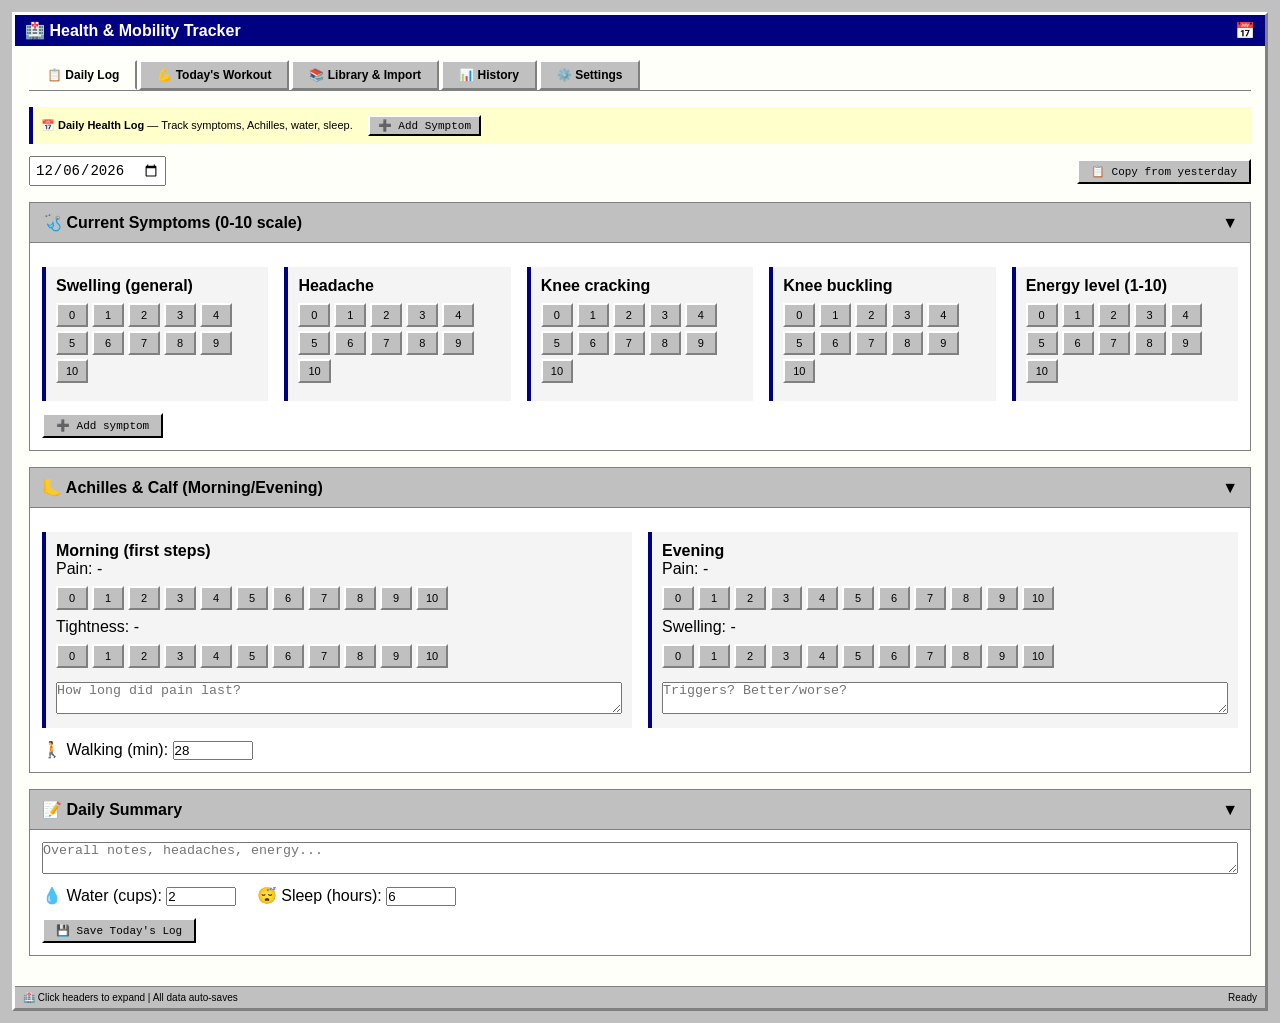
==== commit 39662739: "Update achilles.html" ====
--- a/achilles.html
+++ b/achilles.html
@@ -18,7 +18,7 @@
             border-left-color: #fff;
             border-right-color: #808080;
             border-bottom-color: #808080;
-            max-width: 1300px;
+            max-width: 1400px;
             margin: 0 auto;
         }
         .title-bar {
@@ -54,7 +54,6 @@
         .tab-pane { display: none; }
         .tab-pane.active { display: block; }
         
-        /* Cards */
         .health-card {
             background: #e0e0e0;
             border: 1px solid #808080;
@@ -83,12 +82,12 @@
             background: #f4f4f4;
             padding: 10px;
             border-left: 4px solid #000080;
-            min-width: 150px;
+            min-width: 160px;
             flex: 1;
         }
         .pain-scale {
             display: flex;
-            gap: 6px;
+            gap: 4px;
             margin: 8px 0;
             flex-wrap: wrap;
         }
@@ -99,7 +98,7 @@
             border-bottom-color: #808080;
             padding: 4px 8px;
             cursor: pointer;
-            font-size: 12px;
+            font-size: 11px;
             min-width: 32px;
             text-align: center;
         }
@@ -129,6 +128,18 @@
         }
         .exercise-checkbox { transform: scale(1.2); margin-right: 8px; cursor: pointer; }
         
+        .workout-library-item {
+            background: #e8e8e8;
+            padding: 10px;
+            margin: 8px 0;
+            border-left: 4px solid #000080;
+            display: flex;
+            justify-content: space-between;
+            align-items: center;
+            flex-wrap: wrap;
+            gap: 8px;
+        }
+        
         .note {
             background: #ffffcc;
             padding: 8px;
@@ -157,25 +168,25 @@
             text-align: left;
             vertical-align: top;
         }
-        .add-symptom-btn {
-            margin: 8px 0;
-            display: inline-block;
-        }
-        .symptom-tag {
-            background: #000080;
-            color: white;
-            padding: 2px 8px;
-            border-radius: 12px;
+        
+        .workout-selector {
+            display: flex;
+            gap: 10px;
+            align-items: center;
+            flex-wrap: wrap;
+            margin-bottom: 12px;
+        }
+        
+        hr { margin: 12px 0; }
+        
+        .import-preview {
+            background: #e8e8e8;
+            padding: 8px;
+            max-height: 200px;
+            overflow-y: auto;
+            font-family: monospace;
             font-size: 10px;
-            display: inline-block;
-            margin: 2px;
-        }
-        .delete-symptom {
-            cursor: pointer;
-            margin-left: 6px;
-            color: #ff9999;
-        }
-        hr { margin: 12px 0; }
+        }
     </style>
 </head>
 <body>
@@ -185,16 +196,17 @@
     <div class="content">
         <div class="tab-bar">
             <div class="tab active" data-tab="daily">📋 Daily Log</div>
-            <div class="tab" data-tab="workout">💪 Workout</div>
+            <div class="tab" data-tab="workout">💪 Today's Workout</div>
+            <div class="tab" data-tab="library">📚 Library & Import</div>
             <div class="tab" data-tab="history">📊 History</div>
             <div class="tab" data-tab="settings">⚙️ Settings</div>
         </div>
 
-        <!-- ========== DAILY LOG TAB (Symptoms + Achilles + General) ========== -->
+        <!-- ========== DAILY LOG TAB ========== -->
         <div id="dailyTab" class="tab-pane active">
             <div class="note">
-                <strong>📅 Daily Health Log — </strong> Track symptoms, swelling, Achilles, knees, or anything else.
-                <button id="addSymptomBtn" class="retro-button" style="margin-left: 12px; padding: 2px 8px;">➕ Add Symptom to Track</button>
+                <strong>📅 Daily Health Log</strong> — Track symptoms, Achilles, water, sleep.
+                <button id="addSymptomBtn" class="retro-button" style="margin-left: 12px; padding: 2px 8px;">➕ Add Symptom</button>
             </div>
             
             <div style="display: flex; justify-content: space-between; align-items: center; flex-wrap: wrap; gap: 10px; margin-bottom: 16px;">
@@ -202,49 +214,45 @@
                 <button id="copyPrevLogBtn" class="retro-button">📋 Copy from yesterday</button>
             </div>
             
-            <!-- Dynamic Symptoms Container -->
             <div id="symptomsContainer"></div>
             
-            <!-- Fixed: Achilles specific section -->
+            <!-- Achilles specific -->
             <div class="health-card">
                 <div class="card-header" onclick="toggleCard('achillesSpecific')">
-                    <span>🦶 Achilles & Calf Specific</span>
+                    <span>🦶 Achilles & Calf (Morning/Evening)</span>
                     <span id="icon_achillesSpecific">▼</span>
                 </div>
                 <div id="content_achillesSpecific" class="card-content expanded">
                     <div class="symptom-grid">
                         <div class="symptom-item">
                             <strong>Morning (first steps)</strong>
-                            <div>Pain (0-10): <span id="morningPainVal">-</span></div>
+                            <div>Pain: <span id="morningPainVal">-</span></div>
                             <div class="pain-scale" id="morningPainScale"></div>
-                            <div>Tightness (0-10): <span id="morningTightVal">-</span></div>
+                            <div>Tightness: <span id="morningTightVal">-</span></div>
                             <div class="pain-scale" id="morningTightScale"></div>
                             <textarea id="morningNotes" rows="2" style="width:100%; margin-top:6px;" placeholder="How long did pain last?"></textarea>
                         </div>
                         <div class="symptom-item">
                             <strong>Evening</strong>
-                            <div>Pain (0-10): <span id="eveningPainVal">-</span></div>
+                            <div>Pain: <span id="eveningPainVal">-</span></div>
                             <div class="pain-scale" id="eveningPainScale"></div>
-                            <div>Swelling (0-10): <span id="swellingVal">-</span></div>
+                            <div>Swelling: <span id="swellingVal">-</span></div>
                             <div class="pain-scale" id="swellingScale"></div>
                             <textarea id="eveningNotes" rows="2" style="width:100%; margin-top:6px;" placeholder="Triggers? Better/worse?"></textarea>
                         </div>
                     </div>
-                    <div>
-                        <label>🚶 Walking today (minutes): <input type="number" id="walkingMinutes" value="28" style="width:80px;"></label>
-                    </div>
+                    <label>🚶 Walking (min): <input type="number" id="walkingMinutes" value="28" style="width:80px;"></label>
                 </div>
             </div>
             
-            <!-- Daily Summary -->
             <div class="health-card">
                 <div class="card-header" onclick="toggleCard('dailySummaryCard')">
-                    <span>📝 Daily Summary & Notes</span>
+                    <span>📝 Daily Summary</span>
                     <span id="icon_dailySummaryCard">▼</span>
                 </div>
                 <div id="content_dailySummaryCard" class="card-content expanded">
-                    <textarea id="dailySummary" rows="3" style="width:100%;" placeholder="How did you feel overall? Anything unusual? Headaches? Energy levels?"></textarea>
-                    <div style="margin-top: 12px;">
+                    <textarea id="dailySummary" rows="2" style="width:100%;" placeholder="Overall notes, headaches, energy..."></textarea>
+                    <div style="margin-top: 8px;">
                         <label>💧 Water (cups): <input type="number" id="waterCups" value="2" step="0.5" style="width:70px;"></label>
                         <label style="margin-left: 16px;">😴 Sleep (hours): <input type="number" id="sleepHours" value="6" step="0.5" style="width:70px;"></label>
                     </div>
@@ -253,53 +261,65 @@
             </div>
         </div>
 
-        <!-- ========== WORKOUT TAB ========== -->
+        <!-- ========== TODAY'S WORKOUT TAB (uses library) ========== -->
         <div id="workoutTab" class="tab-pane">
             <div class="note">
-                <strong>💪 Evening Workout (Seated/Lying Only — Asthma Safe)</strong><br>
-                Based on your medical situation: Achilles tightness, knee weakness, swelling risk.
-            </div>
-            
-            <div class="health-card">
-                <div class="card-header" onclick="toggleCard('workoutRoutine')">
-                    <span>🏋️ Today's Workout</span>
-                    <span id="icon_workoutRoutine">▼</span>
+                <strong>💪 Today's Assigned Workout</strong> — You can change which workout to do today.
+            </div>
+            
+            <div class="workout-selector">
+                <span>📋 Workout for today:</span>
+                <select id="workoutSelector" style="padding: 4px; min-width: 200px;"></select>
+                <button id="assignWorkoutToTodayBtn" class="retro-button">✅ Use this workout today</button>
+            </div>
+            
+            <div id="todayWorkoutContainer" class="health-card">
+                <div class="card-header" onclick="toggleCard('todayWorkoutCard')">
+                    <span>🏋️ Current Workout</span>
+                    <span id="icon_todayWorkoutCard">▼</span>
                 </div>
-                <div id="content_workoutRoutine" class="card-content expanded">
-                    <div class="exercise-item">
-                        <input type="checkbox" id="wk_anklePumps" class="workout-checkbox">
-                        <strong>Ankle pumps with resistance</strong> — 2 min
-                        <div style="font-size:10px; color:#555;">Press heels into floor, point/flex hard</div>
-                    </div>
-                    <div class="exercise-item">
-                        <input type="checkbox" id="wk_legLifts" class="workout-checkbox">
-                        <strong>Seated leg lifts</strong> — 3 min (hold 5 sec each)
-                        <div style="font-size:10px; color:#555;">Long sitting, lift one leg 2 inches</div>
-                    </div>
-                    <div class="exercise-item">
-                        <input type="checkbox" id="wk_gluteBridges" class="workout-checkbox">
-                        <strong>Glute bridges (slow negatives)</strong> — 4 min
-                        <div style="font-size:10px; color:#555;">Lift 2 sec, lower 5 sec. Squeeze glutes.</div>
-                    </div>
-                    <div class="exercise-item">
-                        <input type="checkbox" id="wk_isometricCalf" class="workout-checkbox">
-                        <strong>Isometric calf press</strong> — 3 min
-                        <div style="font-size:10px; color:#555;">Seated, press heels into floor, hold 10 sec</div>
-                    </div>
-                    <div class="exercise-item">
-                        <input type="checkbox" id="wk_tensionHold" class="workout-checkbox">
-                        <strong>Full body tension hold</strong> — 2 min (10 sec on, 5 sec off)
-                        <div style="font-size:10px; color:#555;">Squeeze everything like max effort deadlift</div>
-                    </div>
-                    <div class="exercise-item">
-                        <input type="checkbox" id="wk_ankleElevation" class="workout-checkbox">
-                        <strong>Ankle elevation</strong> — 10 min (after workout)
-                        <div style="font-size:10px; color:#555;">Lie on back, calves on pillow/duvet roll</div>
-                    </div>
-                    <button id="saveWorkoutBtn" class="retro-button" style="margin-top: 12px;">💾 Save Workout Completion</button>
+                <div id="content_todayWorkoutCard" class="card-content expanded">
+                    <div id="todayWorkoutExercises">Select a workout above</div>
+                    <button id="saveWorkoutCompletionBtn" class="retro-button" style="margin-top: 12px;">💾 Save Completion</button>
                     <span id="workoutSaveStatus" style="margin-left: 12px; font-size: 11px;"></span>
                 </div>
             </div>
+        </div>
+
+        <!-- ========== LIBRARY & IMPORT TAB ========== -->
+        <div id="libraryTab" class="tab-pane">
+            <div class="note">
+                <strong>📚 Workout Library & Import</strong><br>
+                <strong>Import format:</strong> [Workout Name]<br>
+                - Exercise name: 3 sets of 12 reps<br>
+                - Another exercise: 2 min hold<br>
+                Add video: !video(URL) after exercise name
+            </div>
+            
+            <textarea id="importTextarea" rows="5" style="width:100%; font-family: monospace; font-size: 11px;" placeholder="[Achilles Gentle Day]
+- Seated ankle pumps: 2 min
+- Heel slides: 3 min
+- Ankle elevation: 10 min
+
+[Knee Stability]
+- Seated leg lifts: 3x10 reps
+- Glute bridges slow: 3x8!video(https://youtu.be/example)
+- Wall sit partial: 3x20 sec"></textarea>
+            
+            <div style="margin-top: 8px; display: flex; gap: 8px; flex-wrap: wrap;">
+                <button id="importWorkoutsBtn" class="retro-button">🚀 Import to Library</button>
+                <button id="previewImportBtn" class="retro-button">👁️ Preview Import</button>
+                <button id="addEmptyWorkoutBtn" class="retro-button">➕ Create Empty Workout</button>
+            </div>
+            
+            <div id="importPreview" class="import-preview" style="display:none; margin-top: 12px;"></div>
+            
+            <hr>
+            <div style="display: flex; justify-content: space-between; align-items: center; flex-wrap: wrap;">
+                <strong>📚 Your Workout Library</strong>
+                <button id="exportLibraryBtn" class="retro-button" style="padding: 2px 8px;">💾 Export Library</button>
+            </div>
+            <div id="libraryList" style="max-height: 400px; overflow-y: auto; margin-top: 8px;"></div>
         </div>
 
         <!-- ========== HISTORY TAB ========== -->
@@ -307,7 +327,7 @@
             <div class="note">📊 Complete history — symptoms, Achilles, workouts, hydration, sleep</div>
             <div id="fullHistoryContainer" style="max-height: 500px; overflow-y: auto;"></div>
             <div style="margin-top: 16px;">
-                <button id="exportHistoryBtn" class="retro-button">📎 Export JSON</button>
+                <button id="exportHistoryBtn" class="retro-button">📎 Export All Data (JSON)</button>
                 <button id="resetHistoryBtn" class="retro-button" style="margin-left: 8px; background: #800000; color: white;">⚠️ Reset All Data</button>
             </div>
         </div>
@@ -316,31 +336,47 @@
         <div id="settingsTab" class="tab-pane">
             <div class="note">
                 <strong>⚙️ Settings & Health Reminders</strong><br>
-                - Hydration target: 4-6 cups (you: ~2 cups)<br>
-                - Sleep target: 7-9 hours (you: ~6 hours)<br>
-                - Swelling + headaches → reduce sodium, see doctor<br>
-                - All data saved automatically in your browser
+                - Hydration: 4-6 cups/day (you: ~2)<br>
+                - Sleep: 7-9 hours (you: ~6)<br>
+                - Swelling + headaches → reduce sodium, see doctor
             </div>
             <div style="margin-top: 16px;">
-                <label><input type="checkbox" id="reminderHydration"> 💧 Remind me to drink water (hourly)</label><br>
-                <label><input type="checkbox" id="reminderElevation"> 🦶 Remind me to elevate ankles (evening)</label><br>
-                <label><input type="checkbox" id="reminderStretch"> 🧘 Remind me to do Achilles stretches</label>
+                <label><input type="checkbox" id="reminderHydration"> 💧 Remind me to drink water</label><br>
+                <label><input type="checkbox" id="reminderElevation"> 🦶 Remind me to elevate ankles</label><br>
+                <label><input type="checkbox" id="reminderStretch"> 🧘 Remind me to do stretches</label>
             </div>
             <button id="manualBackupBtn" class="retro-button" style="margin-top: 16px;">💾 Manual Backup (Download)</button>
-            <button id="clearSettingsBtn" class="retro-button" style="margin-top: 16px; margin-left: 8px;">🗑️ Clear All Reminders</button>
         </div>
     </div>
-    <div class="status-bar"><span>🏥 Click any section header to expand/collapse | All data auto-saves</span><span id="syncStatus">Ready</span></div>
+    <div class="status-bar"><span>🏥 Click headers to expand | All data auto-saves</span><span id="syncStatus">Ready</span></div>
 </div>
 
 <script>
     // ========== DATA STRUCTURES ==========
-    let dailyLogs = {}; // key: YYYY-MM-DD -> { symptoms: { name: value }, achilles: {...}, summary, water, sleep }
-    let workoutLogs = {}; // key: YYYY-MM-DD -> { exercises: { name: boolean } }
-    let customSymptoms = []; // list of symptom names the user wants to track
-    
-    // Default symptoms to track (can be added/removed)
-    const DEFAULT_SYMPTOMS = ["Swelling (general)", "Headache", "Knee cracking", "Knee buckling feeling", "Energy level"];
+    let workoutLibrary = [];      // { id, name, exercises: [{ id, name, reps, videoUrl, description }] }
+    let dailyLogs = {};           // key: YYYY-MM-DD -> { symptoms, achilles, summary, water, sleep, assignedWorkoutId }
+    let workoutCompletions = {};  // key: YYYY-MM-DD_workoutId_exerciseId -> boolean (or per day)
+    let customSymptoms = [];
+    
+    const DEFAULT_SYMPTOMS = ["Swelling (general)", "Headache", "Knee cracking", "Knee buckling", "Energy level (1-10)"];
+    
+    // ========== DEFAULT WORKOUT ==========
+    function initDefaultWorkout() {
+        if (workoutLibrary.length === 0) {
+            workoutLibrary.push({
+                id: "default_evening",
+                name: "Evening Routine (Seated/Lying)",
+                exercises: [
+                    { id: "ex1", name: "Ankle pumps with resistance", reps: "2 min", videoUrl: "", description: "Press heels, point/flex hard" },
+                    { id: "ex2", name: "Seated leg lifts", reps: "3 min (hold 5 sec)", videoUrl: "", description: "Long sitting, lift leg 2 inches" },
+                    { id: "ex3", name: "Glute bridges (slow negatives)", reps: "4 min", videoUrl: "", description: "Lift 2 sec, lower 5 sec" },
+                    { id: "ex4", name: "Isometric calf press", reps: "3 min", videoUrl: "", description: "Press heels into floor, hold 10 sec" },
+                    { id: "ex5", name: "Full body tension hold", reps: "2 min", videoUrl: "", description: "10 sec on, 5 sec off" },
+                    { id: "ex6", name: "Ankle elevation", reps: "10 min", videoUrl: "", description: "Calves on pillow/duvet" }
+                ]
+            });
+        }
+    }
     
     // ========== HELPERS ==========
     function formatYMD(date) {
@@ -356,36 +392,276 @@
     
     function saveAllToLocal() {
         const allData = {
+            workoutLibrary: workoutLibrary,
             dailyLogs: dailyLogs,
-            workoutLogs: workoutLogs,
+            workoutCompletions: workoutCompletions,
             customSymptoms: customSymptoms,
-            version: 2
+            version: 3
         };
-        localStorage.setItem('health_tracker_v2', JSON.stringify(allData));
+        localStorage.setItem('health_tracker_v3', JSON.stringify(allData));
         document.getElementById('syncStatus').innerText = 'Saved ' + new Date().toLocaleTimeString();
         setTimeout(() => { if(document.getElementById('syncStatus')) document.getElementById('syncStatus').innerText = 'Ready'; }, 1500);
     }
     
     function loadAllFromLocal() {
-        let raw = localStorage.getItem('health_tracker_v2');
+        let raw = localStorage.getItem('health_tracker_v3');
         if (raw) {
             try {
                 let data = JSON.parse(raw);
+                workoutLibrary = data.workoutLibrary || [];
                 dailyLogs = data.dailyLogs || {};
-                workoutLogs = data.workoutLogs || {};
+                workoutCompletions = data.workoutCompletions || {};
                 customSymptoms = data.customSymptoms || [];
             } catch(e) { console.error(e); }
         }
-        if (customSymptoms.length === 0) {
-            customSymptoms = [...DEFAULT_SYMPTOMS];
-        }
-    }
-    
-    // ========== SYMPTOM UI: DYNAMIC ==========
+        if (customSymptoms.length === 0) customSymptoms = [...DEFAULT_SYMPTOMS];
+        initDefaultWorkout();
+    }
+    
+    // ========== RENDER LIBRARY LIST ==========
+    function renderLibraryList() {
+        let container = document.getElementById('libraryList');
+        if (!container) return;
+        if (workoutLibrary.length === 0) {
+            container.innerHTML = '<div class="note">No workouts. Import or create one.</div>';
+            return;
+        }
+        
+        let html = '';
+        workoutLibrary.forEach((workout, idx) => {
+            html += `<div class="workout-library-item">
+                <div style="flex:1">
+                    <strong>📌 ${escapeHtml(workout.name)}</strong>
+                    <div style="font-size:10px; color:#555;">${workout.exercises.length} exercises</div>
+                </div>
+                <div>
+                    <button class="retro-button edit-workout-btn" data-idx="${idx}" style="padding:2px 8px;">✏️ Edit</button>
+                    <button class="retro-button delete-workout-btn" data-idx="${idx}" style="padding:2px 8px; background:#800000; color:white;">🗑️ Delete</button>
+                </div>
+            </div>`;
+        });
+        container.innerHTML = html;
+        
+        // Edit button
+        document.querySelectorAll('.edit-workout-btn').forEach(btn => {
+            btn.addEventListener('click', () => {
+                let idx = parseInt(btn.dataset.idx);
+                editWorkout(idx);
+            });
+        });
+        
+        document.querySelectorAll('.delete-workout-btn').forEach(btn => {
+            btn.addEventListener('click', () => {
+                let idx = parseInt(btn.dataset.idx);
+                if (confirm(`Delete "${workoutLibrary[idx].name}"?`)) {
+                    workoutLibrary.splice(idx, 1);
+                    saveAllToLocal();
+                    renderLibraryList();
+                    updateWorkoutSelector();
+                }
+            });
+        });
+    }
+    
+    function editWorkout(idx) {
+        let w = workoutLibrary[idx];
+        let newName = prompt("Workout name:", w.name);
+        if (newName && newName.trim()) w.name = newName.trim();
+        
+        // Simple exercise editor
+        let editMore = confirm("Edit exercises? OK to edit list (will prompt for each)");
+        if (editMore) {
+            let newExercises = [];
+            for (let i = 0; i < w.exercises.length; i++) {
+                let ex = w.exercises[i];
+                let newExName = prompt(`Exercise ${i+1} name:`, ex.name);
+                if (newExName) ex.name = newExName;
+                let newReps = prompt(`Reps/sets for ${ex.name}:`, ex.reps);
+                if (newReps) ex.reps = newReps;
+                let newDesc = prompt(`Description (optional):`, ex.description || "");
+                ex.description = newDesc || "";
+                newExercises.push(ex);
+            }
+            w.exercises = newExercises;
+        }
+        saveAllToLocal();
+        renderLibraryList();
+        updateWorkoutSelector();
+        alert(`Updated "${w.name}"`);
+    }
+    
+    // ========== IMPORT WORKOUTS ==========
+    function parseImportText(text) {
+        let lines = text.split(/\r?\n/);
+        let workouts = [];
+        let current = null;
+        
+        for (let line of lines) {
+            line = line.trim();
+            if (line.startsWith('[') && line.endsWith(']')) {
+                if (current) workouts.push(current);
+                let name = line.slice(1, -1);
+                current = { id: Date.now() + '_' + Math.random(), name: name, exercises: [] };
+            } else if (line.startsWith('-') && current) {
+                let exText = line.substring(1).trim();
+                let videoUrl = '';
+                let vMatch = exText.match(/!video\(([^)]+)\)/);
+                if (vMatch) { videoUrl = vMatch[1]; exText = exText.replace(/!video\([^)]+\)/, '').trim(); }
+                let colonIdx = exText.indexOf(':');
+                let exName = colonIdx !== -1 ? exText.substring(0, colonIdx).trim() : exText;
+                let reps = colonIdx !== -1 ? exText.substring(colonIdx + 1).trim() : '1 set';
+                current.exercises.push({
+                    id: Date.now() + '_' + Math.random(),
+                    name: exName,
+                    reps: reps,
+                    videoUrl: videoUrl,
+                    description: ""
+                });
+            }
+        }
+        if (current) workouts.push(current);
+        return workouts;
+    }
+    
+    function previewImport() {
+        let text = document.getElementById('importTextarea').value;
+        let workouts = parseImportText(text);
+        let previewDiv = document.getElementById('importPreview');
+        if (workouts.length === 0) {
+            previewDiv.style.display = 'block';
+            previewDiv.innerHTML = '<span style="color:#800000;">No valid workouts found. Use [Name] and - exercise lines.</span>';
+        } else {
+            previewDiv.style.display = 'block';
+            let html = '<strong>Preview:</strong><br>';
+            workouts.forEach(w => {
+                html += `<div><b>${escapeHtml(w.name)}</b> (${w.exercises.length} exercises)</div>`;
+            });
+            previewDiv.innerHTML = html;
+        }
+    }
+    
+    function importWorkouts() {
+        let text = document.getElementById('importTextarea').value;
+        let newWorkouts = parseImportText(text);
+        if (newWorkouts.length === 0) {
+            alert('No valid workouts found. Format: [Name]\n- Exercise: reps');
+            return;
+        }
+        workoutLibrary.push(...newWorkouts);
+        saveAllToLocal();
+        renderLibraryList();
+        updateWorkoutSelector();
+        document.getElementById('importTextarea').value = '';
+        document.getElementById('importPreview').style.display = 'none';
+        alert(`Imported ${newWorkouts.length} workouts.`);
+    }
+    
+    function addEmptyWorkout() {
+        let name = prompt("New workout name:", "My Workout");
+        if (!name) return;
+        let newWorkout = {
+            id: Date.now() + '_' + Math.random(),
+            name: name,
+            exercises: [{ id: Date.now() + '_ex', name: "Example exercise", reps: "3x10", videoUrl: "", description: "" }]
+        };
+        workoutLibrary.push(newWorkout);
+        saveAllToLocal();
+        renderLibraryList();
+        updateWorkoutSelector();
+        alert(`Added "${name}". Edit it to add more exercises.`);
+    }
+    
+    function exportLibrary() {
+        let dataStr = JSON.stringify(workoutLibrary, null, 2);
+        let blob = new Blob([dataStr], {type: 'application/json'});
+        let a = document.createElement('a');
+        a.href = URL.createObjectURL(blob);
+        a.download = `workout_library_${getTodayYMD()}.json`;
+        a.click();
+        URL.revokeObjectURL(blob);
+    }
+    
+    // ========== WORKOUT SELECTOR & TODAY'S WORKOUT ==========
+    function updateWorkoutSelector() {
+        let selector = document.getElementById('workoutSelector');
+        if (!selector) return;
+        selector.innerHTML = '';
+        workoutLibrary.forEach((w, idx) => {
+            let option = document.createElement('option');
+            option.value = w.id;
+            option.textContent = w.name;
+            selector.appendChild(option);
+        });
+    }
+    
+    function getAssignedWorkoutForDate(ymd) {
+        let dayLog = dailyLogs[ymd] || {};
+        let workoutId = dayLog.assignedWorkoutId;
+        if (!workoutId) {
+            // default to first workout in library
+            workoutId = workoutLibrary[0]?.id;
+        }
+        return workoutLibrary.find(w => w.id === workoutId);
+    }
+    
+    function setWorkoutForToday(workoutId) {
+        let ymd = getTodayYMD();
+        if (!dailyLogs[ymd]) dailyLogs[ymd] = {};
+        dailyLogs[ymd].assignedWorkoutId = workoutId;
+        saveAllToLocal();
+        renderTodayWorkout();
+        alert(`Workout assigned for today`);
+    }
+    
+    function renderTodayWorkout() {
+        let ymd = getTodayYMD();
+        let workout = getAssignedWorkoutForDate(ymd);
+        let completions = workoutCompletions[ymd] || {};
+        
+        let container = document.getElementById('todayWorkoutExercises');
+        if (!workout) {
+            container.innerHTML = '<div class="note">No workouts in library. Go to Library tab to add.</div>';
+            return;
+        }
+        
+        let html = '';
+        workout.exercises.forEach((ex, exIdx) => {
+            let checkKey = `${ymd}_${workout.id}_${ex.id}`;
+            let isChecked = completions[checkKey] === true;
+            html += `<div class="exercise-item">
+                <input type="checkbox" class="workout-exercise-checkbox" data-checkkey="${checkKey}" ${isChecked ? 'checked' : ''}>
+                <strong>${escapeHtml(ex.name)}</strong> — ${escapeHtml(ex.reps)}
+                <div style="font-size:10px; color:#555;">${escapeHtml(ex.description) || ''}</div>
+                ${ex.videoUrl ? `<div style="font-size:10px;"><a href="${escapeHtml(ex.videoUrl)}" target="_blank">📺 Watch video</a></div>` : ''}
+            </div>`;
+        });
+        container.innerHTML = html;
+        
+        // Attach checkbox listeners
+        document.querySelectorAll('.workout-exercise-checkbox').forEach(cb => {
+            cb.addEventListener('change', function() {
+                let key = this.dataset.checkkey;
+                if (!workoutCompletions[ymd]) workoutCompletions[ymd] = {};
+                workoutCompletions[ymd][key] = this.checked;
+                saveAllToLocal();
+            });
+        });
+    }
+    
+    function saveWorkoutCompletion() {
+        saveAllToLocal();
+        let statusSpan = document.getElementById('workoutSaveStatus');
+        if (statusSpan) {
+            statusSpan.innerText = '✓ Saved ' + new Date().toLocaleTimeString();
+            setTimeout(() => { if(statusSpan) statusSpan.innerText = ''; }, 2000);
+        }
+        renderTodayWorkout();
+    }
+    
+    // ========== SYMPTOM UI ==========
     function renderSymptomsForDate(ymd) {
         let container = document.getElementById('symptomsContainer');
         if (!container) return;
-        
         let log = dailyLogs[ymd] || {};
         let symptomValues = log.symptoms || {};
         
@@ -406,19 +682,13 @@
                 let active = (currentVal === i) ? 'active' : '';
                 html += `<div class="pain-btn ${active}" data-val="${i}">${i}</div>`;
             }
-            html += `</div>
-                <div style="font-size:10px; color:#666;">0=none, 10=severe</div>
-            </div>`;
-        }
-        
-        html += `</div>
-                <button id="addSymptomDynamicBtn" class="retro-button add-symptom-btn">➕ Add new symptom</button>
+            html += `</div></div>`;
+        }
+        html += `</div><button id="addSymptomFromGrid" class="retro-button">➕ Add symptom</button>
             </div>
         </div>`;
-        
         container.innerHTML = html;
         
-        // Attach click handlers for pain buttons
         document.querySelectorAll('#symptomGrid .pain-scale').forEach(scale => {
             let symptomName = scale.dataset.symptom;
             scale.querySelectorAll('.pain-btn').forEach(btn => {
@@ -426,7 +696,6 @@
                     let val = parseInt(btn.dataset.val);
                     scale.querySelectorAll('.pain-btn').forEach(b => b.classList.remove('active'));
                     btn.classList.add('active');
-                    // Save to memory
                     let logData = dailyLogs[ymd] || {};
                     logData.symptoms = logData.symptoms || {};
                     logData.symptoms[symptomName] = val;
@@ -436,58 +705,37 @@
             });
         });
         
-        // Add symptom button
-        let addBtn = document.getElementById('addSymptomDynamicBtn');
-        if (addBtn) {
-            addBtn.onclick = () => addNewSymptom(ymd);
-        }
-    }
-    
-    function addNewSymptom(currentYMD) {
-        let newSymptom = prompt("Enter new symptom to track (e.g., 'Lower back pain', 'Ankle swelling L', 'Dizziness'):");
+        document.getElementById('addSymptomFromGrid')?.addEventListener('click', () => addNewSymptom(ymd));
+    }
+    
+    function addNewSymptom(ymd) {
+        let newSymptom = prompt("Enter new symptom (e.g., 'Lower back pain', 'Dizziness'):");
         if (newSymptom && newSymptom.trim()) {
             customSymptoms.push(newSymptom.trim());
             saveAllToLocal();
-            renderSymptomsForDate(currentYMD);
-            renderAchillesForDate(currentYMD); // refresh to keep sync
-        }
-    }
-    
-    // ========== ACHILLES SPECIFIC UI ==========
+            renderSymptomsForDate(ymd);
+        }
+    }
+    
+    // ========== ACHILLES UI ==========
     function renderAchillesForDate(ymd) {
         let log = dailyLogs[ymd] || {};
         let achilles = log.achilles || {};
         
-        // Morning pain
-        createPainScaleInline('morningPainScale', achilles.morningPain, (val) => { 
-            achilles.morningPain = val; 
-            log.achilles = achilles; 
-            dailyLogs[ymd] = log; 
-            saveAllToLocal();
+        createPainScale('morningPainScale', achilles.morningPain, (val) => { 
+            achilles.morningPain = val; log.achilles = achilles; dailyLogs[ymd] = log; saveAllToLocal();
             document.getElementById('morningPainVal').innerText = val;
         });
-        // Morning tightness
-        createPainScaleInline('morningTightScale', achilles.morningTightness, (val) => { 
-            achilles.morningTightness = val; 
-            log.achilles = achilles; 
-            dailyLogs[ymd] = log; 
-            saveAllToLocal();
+        createPainScale('morningTightScale', achilles.morningTightness, (val) => { 
+            achilles.morningTightness = val; log.achilles = achilles; dailyLogs[ymd] = log; saveAllToLocal();
             document.getElementById('morningTightVal').innerText = val;
         });
-        // Evening pain
-        createPainScaleInline('eveningPainScale', achilles.eveningPain, (val) => { 
-            achilles.eveningPain = val; 
-            log.achilles = achilles; 
-            dailyLogs[ymd] = log; 
-            saveAllToLocal();
+        createPainScale('eveningPainScale', achilles.eveningPain, (val) => { 
+            achilles.eveningPain = val; log.achilles = achilles; dailyLogs[ymd] = log; saveAllToLocal();
             document.getElementById('eveningPainVal').innerText = val;
         });
-        // Swelling specific to Achilles
-        createPainScaleInline('swellingScale', achilles.swelling, (val) => { 
-            achilles.swelling = val; 
-            log.achilles = achilles; 
-            dailyLogs[ymd] = log; 
-            saveAllToLocal();
+        createPainScale('swellingScale', achilles.swelling, (val) => { 
+            achilles.swelling = val; log.achilles = achilles; dailyLogs[ymd] = log; saveAllToLocal();
             document.getElementById('swellingVal').innerText = val;
         });
         
@@ -498,40 +746,32 @@
         document.getElementById('waterCups').value = log.water !== undefined ? log.water : 2;
         document.getElementById('sleepHours').value = log.sleep !== undefined ? log.sleep : 6;
         
-        // Update displayed values
         document.getElementById('morningPainVal').innerText = achilles.morningPain !== undefined ? achilles.morningPain : '-';
         document.getElementById('morningTightVal').innerText = achilles.morningTightness !== undefined ? achilles.morningTightness : '-';
         document.getElementById('eveningPainVal').innerText = achilles.eveningPain !== undefined ? achilles.eveningPain : '-';
         document.getElementById('swellingVal').innerText = achilles.swelling !== undefined ? achilles.swelling : '-';
         
-        // Save on input changes
-        document.getElementById('morningNotes').onchange = () => { 
-            achilles.morningNotes = document.getElementById('morningNotes').value; 
-            log.achilles = achilles; dailyLogs[ymd] = log; saveAllToLocal(); 
+        const saveField = (field, valueFn) => {
+            let val = valueFn();
+            if (field === 'summary') log.summary = val;
+            else if (field === 'morningNotes') achilles.morningNotes = val;
+            else if (field === 'eveningNotes') achilles.eveningNotes = val;
+            else if (field === 'walking') achilles.walkingMinutes = val;
+            else if (field === 'water') log.water = val;
+            else if (field === 'sleep') log.sleep = val;
+            dailyLogs[ymd] = log;
+            saveAllToLocal();
         };
-        document.getElementById('eveningNotes').onchange = () => { 
-            achilles.eveningNotes = document.getElementById('eveningNotes').value; 
-            log.achilles = achilles; dailyLogs[ymd] = log; saveAllToLocal(); 
-        };
-        document.getElementById('dailySummary').onchange = () => { 
-            log.summary = document.getElementById('dailySummary').value; 
-            dailyLogs[ymd] = log; saveAllToLocal(); 
-        };
-        document.getElementById('walkingMinutes').onchange = () => { 
-            achilles.walkingMinutes = parseInt(document.getElementById('walkingMinutes').value) || 0; 
-            log.achilles = achilles; dailyLogs[ymd] = log; saveAllToLocal(); 
-        };
-        document.getElementById('waterCups').onchange = () => { 
-            log.water = parseFloat(document.getElementById('waterCups').value) || 0; 
-            dailyLogs[ymd] = log; saveAllToLocal(); 
-        };
-        document.getElementById('sleepHours').onchange = () => { 
-            log.sleep = parseFloat(document.getElementById('sleepHours').value) || 0; 
-            dailyLogs[ymd] = log; saveAllToLocal(); 
-        };
-    }
-    
-    function createPainScaleInline(containerId, currentValue, onChange) {
+        
+        document.getElementById('morningNotes').onchange = () => saveField('morningNotes', () => document.getElementById('morningNotes').value);
+        document.getElementById('eveningNotes').onchange = () => saveField('eveningNotes', () => document.getElementById('eveningNotes').value);
+        document.getElementById('dailySummary').onchange = () => saveField('summary', () => document.getElementById('dailySummary').value);
+        document.getElementById('walkingMinutes').onchange = () => saveField('walking', () => parseInt(document.getElementById('walkingMinutes').value) || 0);
+        document.getElementById('waterCups').onchange = () => saveField('water', () => parseFloat(document.getElementById('waterCups').value) || 0);
+        document.getElementById('sleepHours').onchange = () => saveField('sleep', () => parseFloat(document.getElementById('sleepHours').value) || 0);
+    }
+    
+    function createPainScale(containerId, currentValue, onChange) {
         let container = document.getElementById(containerId);
         if (!container) return;
         container.innerHTML = '';
@@ -549,101 +789,59 @@
     }
     
     function saveCurrentDailyLog() {
-        let ymd = document.getElementById('logDatePicker').value;
-        if (!ymd) ymd = getTodayYMD();
-        // Data is already saved via individual onchange handlers
-        // Just trigger a final save and alert
         saveAllToLocal();
+        let ymd = document.getElementById('logDatePicker').value || getTodayYMD();
         alert(`✅ Health log saved for ${ymd}`);
         renderFullHistory();
     }
     
     function copyFromYesterdayLog() {
         let todayPicker = document.getElementById('logDatePicker');
-        let today = todayPicker.value;
-        if (!today) today = getTodayYMD();
+        let today = todayPicker.value || getTodayYMD();
         let yesterday = new Date(today);
         yesterday.setDate(yesterday.getDate() - 1);
         let yesterdayYMD = formatYMD(yesterday);
         
         if (dailyLogs[yesterdayYMD]) {
             dailyLogs[today] = JSON.parse(JSON.stringify(dailyLogs[yesterdayYMD]));
-            if (workoutLogs[yesterdayYMD]) {
-                workoutLogs[today] = JSON.parse(JSON.stringify(workoutLogs[yesterdayYMD]));
-            }
             saveAllToLocal();
             loadLogForDate(today);
-            alert(`Copied data from ${yesterdayYMD}`);
+            alert(`Copied from ${yesterdayYMD}`);
         } else {
-            alert('No data from yesterday to copy');
+            alert('No data from yesterday');
         }
     }
     
     function loadLogForDate(ymd) {
         renderSymptomsForDate(ymd);
         renderAchillesForDate(ymd);
-        renderWorkoutForDate(ymd);
-    }
-    
-    // ========== WORKOUT TAB ==========
-    function renderWorkoutForDate(ymd) {
-        let log = workoutLogs[ymd] || {};
-        let exercises = log.exercises || {};
-        const workoutIds = ['wk_anklePumps', 'wk_legLifts', 'wk_gluteBridges', 'wk_isometricCalf', 'wk_tensionHold', 'wk_ankleElevation'];
-        workoutIds.forEach(id => {
-            let cb = document.getElementById(id);
-            if (cb) cb.checked = exercises[id] || false;
-        });
-    }
-    
-    function saveCurrentWorkout() {
-        let ymd = getTodayYMD();
-        let log = workoutLogs[ymd] || { exercises: {} };
-        const workoutIds = ['wk_anklePumps', 'wk_legLifts', 'wk_gluteBridges', 'wk_isometricCalf', 'wk_tensionHold', 'wk_ankleElevation'];
-        workoutIds.forEach(id => {
-            let cb = document.getElementById(id);
-            if (cb) log.exercises[id] = cb.checked;
-        });
-        workoutLogs[ymd] = log;
-        saveAllToLocal();
-        let statusSpan = document.getElementById('workoutSaveStatus');
-        if (statusSpan) {
-            statusSpan.innerText = '✓ Workout saved ' + new Date().toLocaleTimeString();
-            setTimeout(() => { if(statusSpan) statusSpan.innerText = ''; }, 2000);
-        }
     }
     
     // ========== HISTORY ==========
     function renderFullHistory() {
         let container = document.getElementById('fullHistoryContainer');
         if (!container) return;
-        let allDates = [...new Set([...Object.keys(dailyLogs), ...Object.keys(workoutLogs)])].sort().reverse();
+        let allDates = [...new Set([...Object.keys(dailyLogs), ...Object.keys(workoutCompletions)])].sort().reverse();
         if (allDates.length === 0) {
-            container.innerHTML = '<div class="note">No data yet. Start tracking today!</div>';
+            container.innerHTML = '<div class="note">No data yet.</div>';
             return;
         }
         
-        let html = '<table class="history-table"><thead><tr>';
-        html += '<th>Date</th><th>Symptoms (0-10)</th><th>Achilles</th><th>Workout</th><th>Water/Sleep</th>';
-        html += '</tr></thead><tbody>';
-        
+        let html = '<table class="history-table"><thead><tr><th>Date</th><th>Symptoms</th><th>Achilles</th><th>Workout</th><th>Water/Sleep</th></tr></thead><tbody>';
         for (let d of allDates.slice(0, 30)) {
             let daily = dailyLogs[d] || {};
             let achilles = daily.achilles || {};
             let symptoms = daily.symptoms || {};
-            let workout = workoutLogs[d] || {};
-            let workoutCount = workout.exercises ? Object.values(workout.exercises).filter(v=>v===true).length : 0;
-            
-            let symptomText = Object.entries(symptoms).map(([name,val]) => `${name}: ${val}`).join(', ');
-            if (!symptomText) symptomText = '—';
-            
-            let achillesText = `AM pain: ${achilles.morningPain ?? '?'} | PM: ${achilles.eveningPain ?? '?'} | Swell: ${achilles.swelling ?? '?'}`;
+            let symptomText = Object.entries(symptoms).map(([n,v]) => `${n}: ${v}`).join(', ') || '—';
+            
+            let completionsForDay = workoutCompletions[d] || {};
+            let completedCount = Object.values(completionsForDay).filter(v=>v===true).length;
             
             html += `<tr>
                 <td><strong>${d}</strong></td>
-                <td style="max-width:250px;">${escapeHtml(symptomText)}</td>
-                <td>${achillesText}<br>🚶 ${achilles.walkingMinutes ?? 0} min walk</td>
-                <td>${workoutCount}/6 done</td>
+                <td style="max-width:200px;">${escapeHtml(symptomText)}</td>
+                <td>AM pain: ${achilles.morningPain ?? '?'}<br>PM: ${achilles.eveningPain ?? '?'}<br>Swell: ${achilles.swelling ?? '?'}</td>
+                <td>${completedCount} exercises done</td>
                 <td>💧 ${daily.water ?? '?'} cups | 😴 ${daily.sleep ?? '?'} hrs</td>
             </tr>`;
         }
@@ -653,18 +851,18 @@
     
     // ========== EXPORT / RESET ==========
     function exportAllData() {
-        let exportData = { dailyLogs, workoutLogs, customSymptoms, exportDate: new Date().toISOString() };
+        let exportData = { workoutLibrary, dailyLogs, workoutCompletions, customSymptoms, exportDate: new Date().toISOString() };
         let blob = new Blob([JSON.stringify(exportData, null, 2)], {type: 'application/json'});
         let a = document.createElement('a');
         a.href = URL.createObjectURL(blob);
-        a.download = `health_tracker_${getTodayYMD()}.json`;
+        a.download = `health_tracker_backup_${getTodayYMD()}.json`;
         a.click();
         URL.revokeObjectURL(blob);
     }
     
     function resetAllData() {
-        if (confirm('⚠️ DELETE ALL health data? This cannot be undone.')) {
-            localStorage.removeItem('health_tracker_v2');
+        if (confirm('⚠️ DELETE ALL data? Cannot undo.')) {
+            localStorage.removeItem('health_tracker_v3');
             location.reload();
         }
     }
@@ -697,7 +895,13 @@
             if (!picker.value) picker.value = getTodayYMD();
             loadLogForDate(picker.value);
         }
-        if (tabId === 'workout') renderWorkoutForDate(getTodayYMD());
+        if (tabId === 'workout') {
+            updateWorkoutSelector();
+            renderTodayWorkout();
+        }
+        if (tabId === 'library') {
+            renderLibraryList();
+        }
         if (tabId === 'history') renderFullHistory();
     }
     
@@ -709,30 +913,40 @@
     // ========== INIT ==========
     loadAllFromLocal();
     
-    // Set up date picker
+    // Daily tab
     let datePicker = document.getElementById('logDatePicker');
     datePicker.value = getTodayYMD();
     datePicker.addEventListener('change', () => loadLogForDate(datePicker.value));
-    
-    // Buttons
     document.getElementById('saveDailyLogBtn').addEventListener('click', saveCurrentDailyLog);
     document.getElementById('copyPrevLogBtn').addEventListener('click', copyFromYesterdayLog);
-    document.getElementById('saveWorkoutBtn').addEventListener('click', saveCurrentWorkout);
+    document.getElementById('addSymptomBtn').addEventListener('click', () => addNewSymptom(datePicker.value));
+    
+    // Workout tab
+    document.getElementById('assignWorkoutToTodayBtn').addEventListener('click', () => {
+        let selector = document.getElementById('workoutSelector');
+        let workoutId = selector.value;
+        if (workoutId) setWorkoutForToday(workoutId);
+    });
+    document.getElementById('saveWorkoutCompletionBtn').addEventListener('click', saveWorkoutCompletion);
+    
+    // Library tab
+    document.getElementById('importWorkoutsBtn').addEventListener('click', importWorkouts);
+    document.getElementById('previewImportBtn').addEventListener('click', previewImport);
+    document.getElementById('addEmptyWorkoutBtn').addEventListener('click', addEmptyWorkout);
+    document.getElementById('exportLibraryBtn').addEventListener('click', exportLibrary);
+    
+    // History & Settings
     document.getElementById('exportHistoryBtn').addEventListener('click', exportAllData);
     document.getElementById('resetHistoryBtn').addEventListener('click', resetAllData);
     document.getElementById('manualBackupBtn').addEventListener('click', manualBackup);
-    document.getElementById('clearSettingsBtn').addEventListener('click', () => {
-        localStorage.removeItem('reminderHydration');
-        localStorage.removeItem('reminderElevation');
-        localStorage.removeItem('reminderStretch');
-        alert('Reminder settings cleared');
-    });
     
     // Tab switching
     document.querySelectorAll('.tab').forEach(tab => tab.addEventListener('click', () => switchTab(tab.dataset.tab)));
     
-    // Initial load
+    // Initial loads
     loadLogForDate(datePicker.value);
+    updateWorkoutSelector();
+    renderLibraryList();
     renderFullHistory();
     
     // Reminders
@@ -740,26 +954,19 @@
         if (document.getElementById('reminderHydration')?.checked) {
             let last = localStorage.getItem('lastHydrationReminder');
             let now = new Date().toDateString();
-            if (last !== now && confirm('💧 Drink water! Target 4-6 cups today.')) {
+            if (last !== now && confirm('💧 Time to drink water! Target 4-6 cups.')) {
                 localStorage.setItem('lastHydrationReminder', now);
             }
         }
         if (document.getElementById('reminderElevation')?.checked) {
             let hour = new Date().getHours();
-            if (hour === 20 || hour === 21) { // 8-9 PM
+            if (hour === 20 || hour === 21) {
                 let last = localStorage.getItem('lastElevationReminder');
                 let today = new Date().toDateString();
                 if (last !== today) {
-                    alert('🦶 Time to elevate your ankles for 10 minutes!');
+                    alert('🦶 Elevate your ankles for 10 minutes!');
                     localStorage.setItem('lastElevationReminder', today);
                 }
-            }
-        }
-        if (document.getElementById('reminderStretch')?.checked) {
-            let last = localStorage.getItem('lastStretchReminder');
-            let today = new Date().toDateString();
-            if (last !== today && confirm('🧘 Time for your Achilles stretches! Evening routine?')) {
-                localStorage.setItem('lastStretchReminder', today);
             }
         }
     }, 3600000);
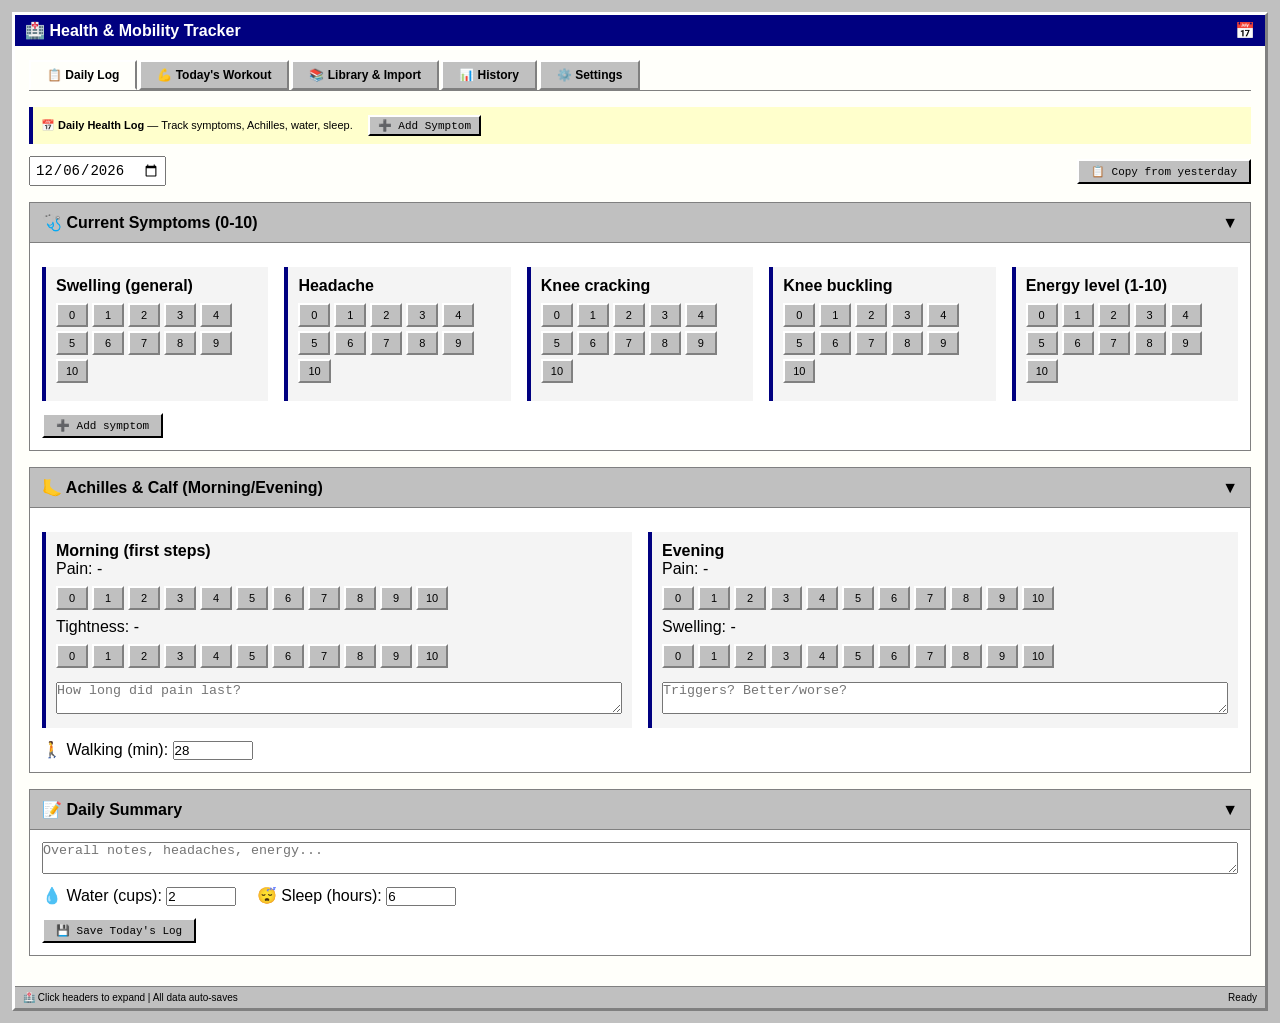
==== commit 9c52eb47: "Update achilles.html" ====
--- a/achilles.html
+++ b/achilles.html
@@ -179,13 +179,20 @@
         
         hr { margin: 12px 0; }
         
-        .import-preview {
+        .import-preview, .edit-workout-textarea {
             background: #e8e8e8;
             padding: 8px;
-            max-height: 200px;
+            max-height: 300px;
             overflow-y: auto;
             font-family: monospace;
-            font-size: 10px;
+            font-size: 11px;
+        }
+        .edit-workout-textarea textarea {
+            width: 100%;
+            font-family: monospace;
+            font-size: 11px;
+            padding: 8px;
+            margin: 8px 0;
         }
     </style>
 </head>
@@ -216,7 +223,6 @@
             
             <div id="symptomsContainer"></div>
             
-            <!-- Achilles specific -->
             <div class="health-card">
                 <div class="card-header" onclick="toggleCard('achillesSpecific')">
                     <span>🦶 Achilles & Calf (Morning/Evening)</span>
@@ -261,10 +267,10 @@
             </div>
         </div>
 
-        <!-- ========== TODAY'S WORKOUT TAB (uses library) ========== -->
+        <!-- ========== TODAY'S WORKOUT TAB ========== -->
         <div id="workoutTab" class="tab-pane">
             <div class="note">
-                <strong>💪 Today's Assigned Workout</strong> — You can change which workout to do today.
+                <strong>💪 Today's Assigned Workout</strong> — Choose from your library.
             </div>
             
             <div class="workout-selector">
@@ -286,25 +292,23 @@
             </div>
         </div>
 
-        <!-- ========== LIBRARY & IMPORT TAB ========== -->
+        <!-- ========== LIBRARY & IMPORT TAB (with single edit field) ========== -->
         <div id="libraryTab" class="tab-pane">
             <div class="note">
-                <strong>📚 Workout Library & Import</strong><br>
+                <strong>📚 Workout Library</strong><br>
                 <strong>Import format:</strong> [Workout Name]<br>
-                - Exercise name: 3 sets of 12 reps<br>
-                - Another exercise: 2 min hold<br>
+                - Exercise name: reps/sets<br>
                 Add video: !video(URL) after exercise name
             </div>
             
-            <textarea id="importTextarea" rows="5" style="width:100%; font-family: monospace; font-size: 11px;" placeholder="[Achilles Gentle Day]
+            <textarea id="importTextarea" rows="4" style="width:100%; font-family: monospace; font-size: 11px;" placeholder="[Achilles Gentle Day]
 - Seated ankle pumps: 2 min
 - Heel slides: 3 min
 - Ankle elevation: 10 min
 
 [Knee Stability]
 - Seated leg lifts: 3x10 reps
-- Glute bridges slow: 3x8!video(https://youtu.be/example)
-- Wall sit partial: 3x20 sec"></textarea>
+- Glute bridges slow: 3x8!video(https://youtu.be/example)"></textarea>
             
             <div style="margin-top: 8px; display: flex; gap: 8px; flex-wrap: wrap;">
                 <button id="importWorkoutsBtn" class="retro-button">🚀 Import to Library</button>
@@ -315,11 +319,30 @@
             <div id="importPreview" class="import-preview" style="display:none; margin-top: 12px;"></div>
             
             <hr>
-            <div style="display: flex; justify-content: space-between; align-items: center; flex-wrap: wrap;">
+            
+            <!-- EDIT WORKOUT SECTION - SINGLE TEXTAREA -->
+            <div id="editWorkoutSection" style="display:none;" class="health-card">
+                <div class="card-header" onclick="toggleCard('editWorkoutCard')">
+                    <span>✏️ Editing: <span id="editingWorkoutName"></span></span>
+                    <span id="icon_editWorkoutCard">▼</span>
+                </div>
+                <div id="content_editWorkoutCard" class="card-content expanded">
+                    <div class="edit-workout-textarea">
+                        <div class="note" style="margin-bottom:8px;">Edit the workout text below. Format: <strong>- Exercise name: reps</strong> (one per line)</div>
+                        <textarea id="workoutEditTextarea" rows="10" style="width:100%; font-family: monospace; font-size: 11px;"></textarea>
+                        <div style="margin-top: 8px; display: flex; gap: 8px;">
+                            <button id="saveWorkoutEditBtn" class="retro-button">💾 Save Changes</button>
+                            <button id="cancelWorkoutEditBtn" class="retro-button">❌ Cancel</button>
+                        </div>
+                    </div>
+                </div>
+            </div>
+            
+            <div style="display: flex; justify-content: space-between; align-items: center; flex-wrap: wrap; margin-top: 16px;">
                 <strong>📚 Your Workout Library</strong>
                 <button id="exportLibraryBtn" class="retro-button" style="padding: 2px 8px;">💾 Export Library</button>
             </div>
-            <div id="libraryList" style="max-height: 400px; overflow-y: auto; margin-top: 8px;"></div>
+            <div id="libraryList" style="max-height: 300px; overflow-y: auto; margin-top: 8px;"></div>
         </div>
 
         <!-- ========== HISTORY TAB ========== -->
@@ -353,10 +376,12 @@
 
 <script>
     // ========== DATA STRUCTURES ==========
-    let workoutLibrary = [];      // { id, name, exercises: [{ id, name, reps, videoUrl, description }] }
-    let dailyLogs = {};           // key: YYYY-MM-DD -> { symptoms, achilles, summary, water, sleep, assignedWorkoutId }
-    let workoutCompletions = {};  // key: YYYY-MM-DD_workoutId_exerciseId -> boolean (or per day)
+    let workoutLibrary = [];
+    let dailyLogs = {};
+    let workoutCompletions = {};
     let customSymptoms = [];
+    
+    let currentEditingWorkoutId = null;
     
     const DEFAULT_SYMPTOMS = ["Swelling (general)", "Headache", "Knee cracking", "Knee buckling", "Energy level (1-10)"];
     
@@ -367,15 +392,90 @@
                 id: "default_evening",
                 name: "Evening Routine (Seated/Lying)",
                 exercises: [
-                    { id: "ex1", name: "Ankle pumps with resistance", reps: "2 min", videoUrl: "", description: "Press heels, point/flex hard" },
-                    { id: "ex2", name: "Seated leg lifts", reps: "3 min (hold 5 sec)", videoUrl: "", description: "Long sitting, lift leg 2 inches" },
-                    { id: "ex3", name: "Glute bridges (slow negatives)", reps: "4 min", videoUrl: "", description: "Lift 2 sec, lower 5 sec" },
-                    { id: "ex4", name: "Isometric calf press", reps: "3 min", videoUrl: "", description: "Press heels into floor, hold 10 sec" },
-                    { id: "ex5", name: "Full body tension hold", reps: "2 min", videoUrl: "", description: "10 sec on, 5 sec off" },
-                    { id: "ex6", name: "Ankle elevation", reps: "10 min", videoUrl: "", description: "Calves on pillow/duvet" }
+                    { id: "ex1", name: "Ankle pumps with resistance", reps: "2 min", videoUrl: "", description: "" },
+                    { id: "ex2", name: "Seated leg lifts", reps: "3 min (hold 5 sec)", videoUrl: "", description: "" },
+                    { id: "ex3", name: "Glute bridges (slow negatives)", reps: "4 min", videoUrl: "", description: "" },
+                    { id: "ex4", name: "Isometric calf press", reps: "3 min", videoUrl: "", description: "" },
+                    { id: "ex5", name: "Full body tension hold", reps: "2 min", videoUrl: "", description: "" },
+                    { id: "ex6", name: "Ankle elevation", reps: "10 min", videoUrl: "", description: "" }
                 ]
             });
         }
+    }
+    
+    // ========== CONVERT WORKOUT TO TEXT FOR EDITING ==========
+    function workoutToText(workout) {
+        let lines = [`[${workout.name}]`];
+        for (let ex of workout.exercises) {
+            let line = `- ${ex.name}: ${ex.reps}`;
+            if (ex.videoUrl) line += ` !video(${ex.videoUrl})`;
+            lines.push(line);
+        }
+        return lines.join('\n');
+    }
+    
+    function textToWorkout(workoutId, workoutName, text) {
+        let lines = text.split(/\r?\n/);
+        let exercises = [];
+        for (let line of lines) {
+            line = line.trim();
+            if (line.startsWith('-')) {
+                let exText = line.substring(1).trim();
+                let videoUrl = '';
+                let vMatch = exText.match(/!video\(([^)]+)\)/);
+                if (vMatch) { videoUrl = vMatch[1]; exText = exText.replace(/!video\([^)]+\)/, '').trim(); }
+                let colonIdx = exText.indexOf(':');
+                let exName = colonIdx !== -1 ? exText.substring(0, colonIdx).trim() : exText;
+                let reps = colonIdx !== -1 ? exText.substring(colonIdx + 1).trim() : '1 set';
+                exercises.push({
+                    id: Date.now() + '_' + Math.random() + '_' + exercises.length,
+                    name: exName,
+                    reps: reps,
+                    videoUrl: videoUrl,
+                    description: ""
+                });
+            }
+        }
+        return { name: workoutName, exercises: exercises };
+    }
+    
+    function openEditWorkout(workoutId) {
+        let workout = workoutLibrary.find(w => w.id === workoutId);
+        if (!workout) return;
+        currentEditingWorkoutId = workoutId;
+        let text = workoutToText(workout);
+        document.getElementById('workoutEditTextarea').value = text;
+        document.getElementById('editingWorkoutName').innerText = workout.name;
+        document.getElementById('editWorkoutSection').style.display = 'block';
+        document.getElementById('editWorkoutSection').scrollIntoView({ behavior: 'smooth' });
+    }
+    
+    function saveWorkoutEdit() {
+        if (!currentEditingWorkoutId) return;
+        let workout = workoutLibrary.find(w => w.id === currentEditingWorkoutId);
+        if (!workout) return;
+        
+        let newText = document.getElementById('workoutEditTextarea').value;
+        let parsed = textToWorkout(currentEditingWorkoutId, workout.name, newText);
+        
+        if (parsed.exercises.length === 0) {
+            alert("No valid exercises found. Format: - Exercise name: reps");
+            return;
+        }
+        
+        workout.name = parsed.name;
+        workout.exercises = parsed.exercises;
+        saveAllToLocal();
+        renderLibraryList();
+        updateWorkoutSelector();
+        document.getElementById('editWorkoutSection').style.display = 'none';
+        currentEditingWorkoutId = null;
+        alert(`✅ Workout "${workout.name}" saved`);
+    }
+    
+    function cancelWorkoutEdit() {
+        document.getElementById('editWorkoutSection').style.display = 'none';
+        currentEditingWorkoutId = null;
     }
     
     // ========== HELPERS ==========
@@ -396,15 +496,15 @@
             dailyLogs: dailyLogs,
             workoutCompletions: workoutCompletions,
             customSymptoms: customSymptoms,
-            version: 3
+            version: 4
         };
-        localStorage.setItem('health_tracker_v3', JSON.stringify(allData));
+        localStorage.setItem('health_tracker_v4', JSON.stringify(allData));
         document.getElementById('syncStatus').innerText = 'Saved ' + new Date().toLocaleTimeString();
         setTimeout(() => { if(document.getElementById('syncStatus')) document.getElementById('syncStatus').innerText = 'Ready'; }, 1500);
     }
     
     function loadAllFromLocal() {
-        let raw = localStorage.getItem('health_tracker_v3');
+        let raw = localStorage.getItem('health_tracker_v4');
         if (raw) {
             try {
                 let data = JSON.parse(raw);
@@ -435,59 +535,30 @@
                     <div style="font-size:10px; color:#555;">${workout.exercises.length} exercises</div>
                 </div>
                 <div>
-                    <button class="retro-button edit-workout-btn" data-idx="${idx}" style="padding:2px 8px;">✏️ Edit</button>
-                    <button class="retro-button delete-workout-btn" data-idx="${idx}" style="padding:2px 8px; background:#800000; color:white;">🗑️ Delete</button>
+                    <button class="retro-button edit-workout-btn" data-id="${workout.id}" style="padding:2px 8px;">✏️ Edit</button>
+                    <button class="retro-button delete-workout-btn" data-id="${workout.id}" style="padding:2px 8px; background:#800000; color:white;">🗑️ Delete</button>
                 </div>
             </div>`;
         });
         container.innerHTML = html;
         
-        // Edit button
         document.querySelectorAll('.edit-workout-btn').forEach(btn => {
-            btn.addEventListener('click', () => {
-                let idx = parseInt(btn.dataset.idx);
-                editWorkout(idx);
-            });
+            btn.addEventListener('click', () => openEditWorkout(btn.dataset.id));
         });
         
         document.querySelectorAll('.delete-workout-btn').forEach(btn => {
             btn.addEventListener('click', () => {
-                let idx = parseInt(btn.dataset.idx);
-                if (confirm(`Delete "${workoutLibrary[idx].name}"?`)) {
-                    workoutLibrary.splice(idx, 1);
+                let id = btn.dataset.id;
+                let workout = workoutLibrary.find(w => w.id === id);
+                if (confirm(`Delete "${workout?.name}"?`)) {
+                    workoutLibrary = workoutLibrary.filter(w => w.id !== id);
                     saveAllToLocal();
                     renderLibraryList();
                     updateWorkoutSelector();
+                    if (currentEditingWorkoutId === id) cancelWorkoutEdit();
                 }
             });
         });
-    }
-    
-    function editWorkout(idx) {
-        let w = workoutLibrary[idx];
-        let newName = prompt("Workout name:", w.name);
-        if (newName && newName.trim()) w.name = newName.trim();
-        
-        // Simple exercise editor
-        let editMore = confirm("Edit exercises? OK to edit list (will prompt for each)");
-        if (editMore) {
-            let newExercises = [];
-            for (let i = 0; i < w.exercises.length; i++) {
-                let ex = w.exercises[i];
-                let newExName = prompt(`Exercise ${i+1} name:`, ex.name);
-                if (newExName) ex.name = newExName;
-                let newReps = prompt(`Reps/sets for ${ex.name}:`, ex.reps);
-                if (newReps) ex.reps = newReps;
-                let newDesc = prompt(`Description (optional):`, ex.description || "");
-                ex.description = newDesc || "";
-                newExercises.push(ex);
-            }
-            w.exercises = newExercises;
-        }
-        saveAllToLocal();
-        renderLibraryList();
-        updateWorkoutSelector();
-        alert(`Updated "${w.name}"`);
     }
     
     // ========== IMPORT WORKOUTS ==========
@@ -568,7 +639,7 @@
         saveAllToLocal();
         renderLibraryList();
         updateWorkoutSelector();
-        alert(`Added "${name}". Edit it to add more exercises.`);
+        openEditWorkout(newWorkout.id);
     }
     
     function exportLibrary() {
@@ -586,7 +657,7 @@
         let selector = document.getElementById('workoutSelector');
         if (!selector) return;
         selector.innerHTML = '';
-        workoutLibrary.forEach((w, idx) => {
+        workoutLibrary.forEach(w => {
             let option = document.createElement('option');
             option.value = w.id;
             option.textContent = w.name;
@@ -597,10 +668,7 @@
     function getAssignedWorkoutForDate(ymd) {
         let dayLog = dailyLogs[ymd] || {};
         let workoutId = dayLog.assignedWorkoutId;
-        if (!workoutId) {
-            // default to first workout in library
-            workoutId = workoutLibrary[0]?.id;
-        }
+        if (!workoutId && workoutLibrary.length) workoutId = workoutLibrary[0].id;
         return workoutLibrary.find(w => w.id === workoutId);
     }
     
@@ -625,7 +693,7 @@
         }
         
         let html = '';
-        workout.exercises.forEach((ex, exIdx) => {
+        workout.exercises.forEach(ex => {
             let checkKey = `${ymd}_${workout.id}_${ex.id}`;
             let isChecked = completions[checkKey] === true;
             html += `<div class="exercise-item">
@@ -637,7 +705,6 @@
         });
         container.innerHTML = html;
         
-        // Attach checkbox listeners
         document.querySelectorAll('.workout-exercise-checkbox').forEach(cb => {
             cb.addEventListener('change', function() {
                 let key = this.dataset.checkkey;
@@ -658,7 +725,7 @@
         renderTodayWorkout();
     }
     
-    // ========== SYMPTOM UI ==========
+    // ========== SYMPTOM UI (abbreviated for length) ==========
     function renderSymptomsForDate(ymd) {
         let container = document.getElementById('symptomsContainer');
         if (!container) return;
@@ -667,7 +734,7 @@
         
         let html = `<div class="health-card">
             <div class="card-header" onclick="toggleCard('dynamicSymptoms')">
-                <span>🩺 Current Symptoms (0-10 scale)</span>
+                <span>🩺 Current Symptoms (0-10)</span>
                 <span id="icon_dynamicSymptoms">▼</span>
             </div>
             <div id="content_dynamicSymptoms" class="card-content expanded">
@@ -709,7 +776,7 @@
     }
     
     function addNewSymptom(ymd) {
-        let newSymptom = prompt("Enter new symptom (e.g., 'Lower back pain', 'Dizziness'):");
+        let newSymptom = prompt("Enter new symptom (e.g., 'Lower back pain'):");
         if (newSymptom && newSymptom.trim()) {
             customSymptoms.push(newSymptom.trim());
             saveAllToLocal();
@@ -751,8 +818,8 @@
         document.getElementById('eveningPainVal').innerText = achilles.eveningPain !== undefined ? achilles.eveningPain : '-';
         document.getElementById('swellingVal').innerText = achilles.swelling !== undefined ? achilles.swelling : '-';
         
-        const saveField = (field, valueFn) => {
-            let val = valueFn();
+        const saveField = (field, getVal) => {
+            let val = getVal();
             if (field === 'summary') log.summary = val;
             else if (field === 'morningNotes') achilles.morningNotes = val;
             else if (field === 'eveningNotes') achilles.eveningNotes = val;
@@ -817,7 +884,6 @@
         renderAchillesForDate(ymd);
     }
     
-    // ========== HISTORY ==========
     function renderFullHistory() {
         let container = document.getElementById('fullHistoryContainer');
         if (!container) return;
@@ -833,23 +899,15 @@
             let achilles = daily.achilles || {};
             let symptoms = daily.symptoms || {};
             let symptomText = Object.entries(symptoms).map(([n,v]) => `${n}: ${v}`).join(', ') || '—';
-            
             let completionsForDay = workoutCompletions[d] || {};
             let completedCount = Object.values(completionsForDay).filter(v=>v===true).length;
             
-            html += `<tr>
-                <td><strong>${d}</strong></td>
-                <td style="max-width:200px;">${escapeHtml(symptomText)}</td>
-                <td>AM pain: ${achilles.morningPain ?? '?'}<br>PM: ${achilles.eveningPain ?? '?'}<br>Swell: ${achilles.swelling ?? '?'}</td>
-                <td>${completedCount} exercises done</td>
-                <td>💧 ${daily.water ?? '?'} cups | 😴 ${daily.sleep ?? '?'} hrs</td>
-            </tr>`;
+            html += `<tr><td><strong>${d}</strong></td><td style="max-width:200px;">${escapeHtml(symptomText)}</td><td>AM pain: ${achilles.morningPain ?? '?'}<br>PM: ${achilles.eveningPain ?? '?'}<br>Swell: ${achilles.swelling ?? '?'}</td><td>${completedCount} exercises done</td><td>💧 ${daily.water ?? '?'} cups | 😴 ${daily.sleep ?? '?'} hrs</td></tr>`;
         }
         html += '</tbody></table>';
         container.innerHTML = html;
     }
     
-    // ========== EXPORT / RESET ==========
     function exportAllData() {
         let exportData = { workoutLibrary, dailyLogs, workoutCompletions, customSymptoms, exportDate: new Date().toISOString() };
         let blob = new Blob([JSON.stringify(exportData, null, 2)], {type: 'application/json'});
@@ -862,7 +920,7 @@
     
     function resetAllData() {
         if (confirm('⚠️ DELETE ALL data? Cannot undo.')) {
-            localStorage.removeItem('health_tracker_v3');
+            localStorage.removeItem('health_tracker_v4');
             location.reload();
         }
     }
@@ -871,7 +929,6 @@
         exportAllData();
     }
     
-    // ========== UI TOGGLES ==========
     window.toggleCard = function(cardId) {
         let content = document.getElementById(`content_${cardId}`);
         let icon = document.getElementById(`icon_${cardId}`);
@@ -899,9 +956,7 @@
             updateWorkoutSelector();
             renderTodayWorkout();
         }
-        if (tabId === 'library') {
-            renderLibraryList();
-        }
+        if (tabId === 'library') renderLibraryList();
         if (tabId === 'history') renderFullHistory();
     }
     
@@ -934,6 +989,8 @@
     document.getElementById('previewImportBtn').addEventListener('click', previewImport);
     document.getElementById('addEmptyWorkoutBtn').addEventListener('click', addEmptyWorkout);
     document.getElementById('exportLibraryBtn').addEventListener('click', exportLibrary);
+    document.getElementById('saveWorkoutEditBtn').addEventListener('click', saveWorkoutEdit);
+    document.getElementById('cancelWorkoutEditBtn').addEventListener('click', cancelWorkoutEdit);
     
     // History & Settings
     document.getElementById('exportHistoryBtn').addEventListener('click', exportAllData);
@@ -954,7 +1011,7 @@
         if (document.getElementById('reminderHydration')?.checked) {
             let last = localStorage.getItem('lastHydrationReminder');
             let now = new Date().toDateString();
-            if (last !== now && confirm('💧 Time to drink water! Target 4-6 cups.')) {
+            if (last !== now && confirm('💧 Drink water! Target 4-6 cups.')) {
                 localStorage.setItem('lastHydrationReminder', now);
             }
         }
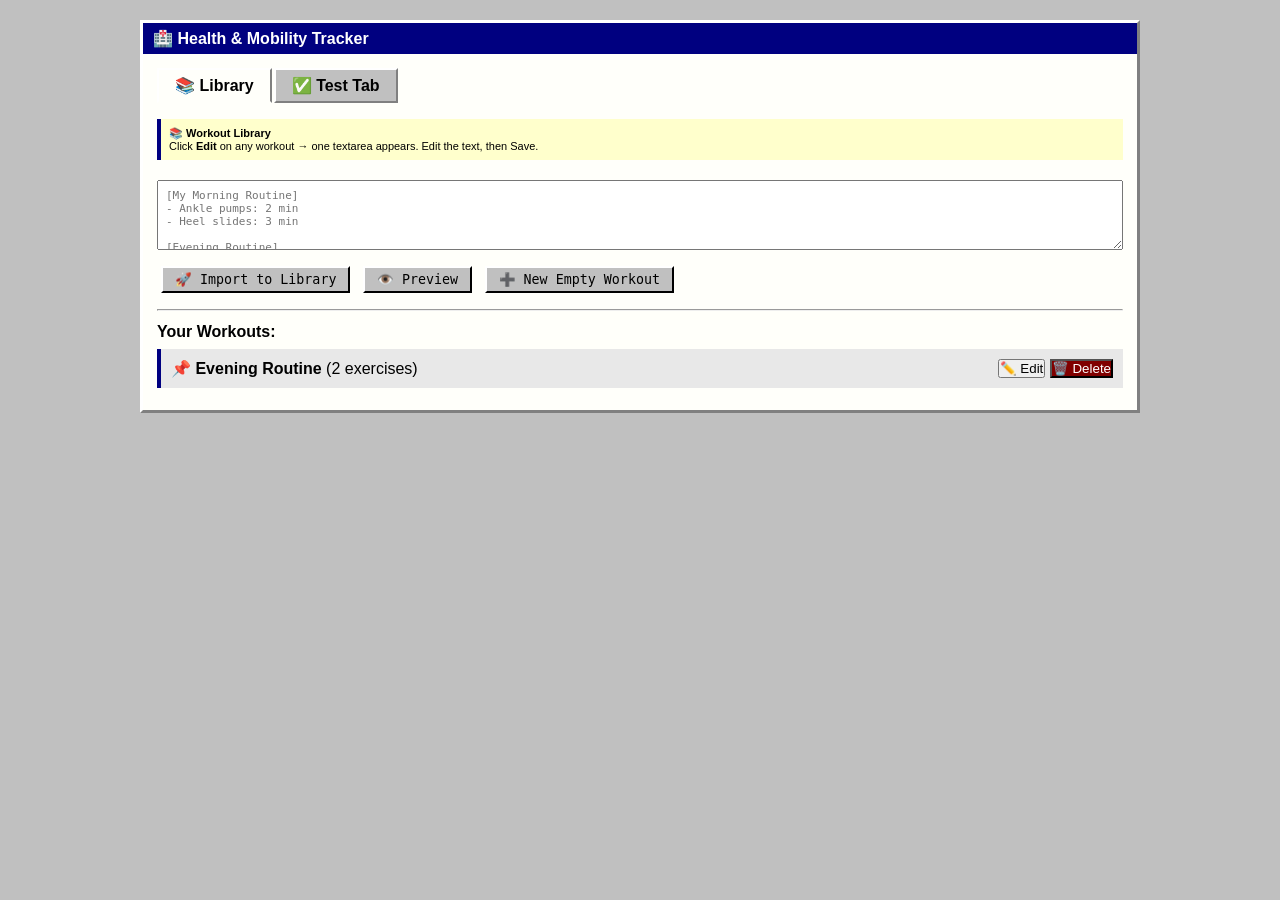
==== commit 1080187b: "Update achilles.html" ====
--- a/achilles.html
+++ b/achilles.html
@@ -2,524 +2,135 @@
 <html lang="en">
 <head>
     <meta charset="UTF-8">
-    <meta name="viewport" content="width=device-width, initial-scale=1.0, user-scalable=yes">
-    <title>Health & Mobility Tracker</title>
+    <title>Health Tracker - Fixed</title>
     <style>
         * { margin: 0; padding: 0; box-sizing: border-box; }
-        body {
-            font-family: "MS Sans Serif", Tahoma, sans-serif;
-            background: #c0c0c0;
-            padding: 12px;
-        }
-        .window {
-            background: #c0c0c0;
-            border: 3px solid;
-            border-top-color: #fff;
-            border-left-color: #fff;
-            border-right-color: #808080;
-            border-bottom-color: #808080;
-            max-width: 1400px;
-            margin: 0 auto;
-        }
-        .title-bar {
-            background: #000080;
-            color: white;
-            padding: 6px 10px;
-            display: flex;
-            justify-content: space-between;
-            font-weight: bold;
-        }
+        body { font-family: Tahoma, sans-serif; background: #c0c0c0; padding: 20px; }
+        .window { background: #c0c0c0; border: 3px solid #fff; border-right-color: #808080; border-bottom-color: #808080; max-width: 1000px; margin: 0 auto; }
+        .title-bar { background: #000080; color: white; padding: 6px 10px; font-weight: bold; }
         .content { padding: 14px; background: #fffffa; }
-        .tab-bar {
-            display: flex;
-            gap: 2px;
-            margin-bottom: 16px;
-            border-bottom: 1px solid #808080;
-            flex-wrap: wrap;
-        }
-        .tab {
-            background: #c0c0c0;
-            border: 2px solid #fff;
-            border-right-color: #808080;
-            border-bottom-color: #808080;
-            padding: 6px 16px;
-            cursor: pointer;
-            font-size: 12px;
-            font-weight: bold;
-        }
-        .tab.active {
-            background: #fffffa;
-            border-bottom: 2px solid #fffffa;
-        }
+        .tab-bar { display: flex; gap: 2px; margin-bottom: 16px; flex-wrap: wrap; }
+        .tab { background: #c0c0c0; border: 2px solid #fff; border-right-color: #808080; border-bottom-color: #808080; padding: 6px 16px; cursor: pointer; font-weight: bold; }
+        .tab.active { background: #fffffa; border-bottom: 2px solid #fffffa; }
         .tab-pane { display: none; }
         .tab-pane.active { display: block; }
-        
-        .health-card {
-            background: #e0e0e0;
-            border: 1px solid #808080;
-            margin-bottom: 16px;
-        }
-        .card-header {
-            background: #c0c0c0;
-            padding: 10px 12px;
-            cursor: pointer;
-            display: flex;
-            justify-content: space-between;
-            align-items: center;
-            border-bottom: 1px solid #808080;
-            font-weight: bold;
-        }
-        .card-content { display: none; padding: 12px; background: #fff; }
-        .card-content.expanded { display: block; }
-        
-        .symptom-grid {
-            display: flex;
-            flex-wrap: wrap;
-            gap: 16px;
-            margin: 12px 0;
-        }
-        .symptom-item {
-            background: #f4f4f4;
-            padding: 10px;
-            border-left: 4px solid #000080;
-            min-width: 160px;
-            flex: 1;
-        }
-        .pain-scale {
-            display: flex;
-            gap: 4px;
-            margin: 8px 0;
-            flex-wrap: wrap;
-        }
-        .pain-btn {
-            background: #c0c0c0;
-            border: 2px solid #fff;
-            border-right-color: #808080;
-            border-bottom-color: #808080;
-            padding: 4px 8px;
-            cursor: pointer;
-            font-size: 11px;
-            min-width: 32px;
-            text-align: center;
-        }
-        .pain-btn.active { background: #000080; color: white; }
-        
-        .retro-button {
-            background: #c0c0c0;
-            border: 2px solid #fff;
-            border-right-color: #000;
-            border-bottom-color: #000;
-            padding: 4px 12px;
-            cursor: pointer;
-            font-family: monospace;
-            font-size: 11px;
-        }
-        .retro-button:active {
-            border: 2px solid #000;
-            border-right-color: #fff;
-            border-bottom-color: #fff;
-        }
-        
-        .exercise-item {
-            margin: 12px 0;
-            padding: 10px;
-            background: #f4f4f4;
-            border-left: 4px solid #000080;
-        }
-        .exercise-checkbox { transform: scale(1.2); margin-right: 8px; cursor: pointer; }
-        
-        .workout-library-item {
-            background: #e8e8e8;
-            padding: 10px;
-            margin: 8px 0;
-            border-left: 4px solid #000080;
-            display: flex;
-            justify-content: space-between;
-            align-items: center;
-            flex-wrap: wrap;
-            gap: 8px;
-        }
-        
-        .note {
-            background: #ffffcc;
-            padding: 8px;
-            font-size: 11px;
-            margin: 12px 0;
-            border-left: 4px solid #000080;
-        }
-        
-        .status-bar {
-            background: #c0c0c0;
-            border-top: 1px solid #808080;
-            padding: 5px 8px;
-            font-size: 10px;
-            display: flex;
-            justify-content: space-between;
-        }
-        
-        .history-table {
-            width: 100%;
-            font-size: 11px;
-            border-collapse: collapse;
-        }
-        .history-table th, .history-table td {
-            border: 1px solid #808080;
-            padding: 6px;
-            text-align: left;
-            vertical-align: top;
-        }
-        
-        .workout-selector {
-            display: flex;
-            gap: 10px;
-            align-items: center;
-            flex-wrap: wrap;
-            margin-bottom: 12px;
-        }
-        
+        .retro-button { background: #c0c0c0; border: 2px solid #fff; border-right-color: #000; border-bottom-color: #000; padding: 4px 12px; cursor: pointer; font-family: monospace; margin: 4px; }
+        .workout-item { background: #e8e8e8; padding: 10px; margin: 8px 0; border-left: 4px solid #000080; display: flex; justify-content: space-between; align-items: center; }
+        .note { background: #ffffcc; padding: 8px; margin: 12px 0; border-left: 4px solid #000080; font-size: 11px; }
+        textarea { width: 100%; font-family: monospace; font-size: 11px; padding: 8px; margin: 8px 0; }
         hr { margin: 12px 0; }
-        
-        .import-preview, .edit-workout-textarea {
-            background: #e8e8e8;
-            padding: 8px;
-            max-height: 300px;
-            overflow-y: auto;
-            font-family: monospace;
-            font-size: 11px;
-        }
-        .edit-workout-textarea textarea {
-            width: 100%;
-            font-family: monospace;
-            font-size: 11px;
-            padding: 8px;
-            margin: 8px 0;
-        }
     </style>
 </head>
 <body>
 
 <div class="window">
-    <div class="title-bar"><span>🏥 Health & Mobility Tracker</span><span>📅</span></div>
+    <div class="title-bar">🏥 Health & Mobility Tracker</div>
     <div class="content">
         <div class="tab-bar">
-            <div class="tab active" data-tab="daily">📋 Daily Log</div>
-            <div class="tab" data-tab="workout">💪 Today's Workout</div>
-            <div class="tab" data-tab="library">📚 Library & Import</div>
-            <div class="tab" data-tab="history">📊 History</div>
-            <div class="tab" data-tab="settings">⚙️ Settings</div>
+            <div class="tab active" data-tab="library">📚 Library</div>
+            <div class="tab" data-tab="test">✅ Test Tab</div>
         </div>
 
-        <!-- ========== DAILY LOG TAB ========== -->
-        <div id="dailyTab" class="tab-pane active">
+        <!-- LIBRARY TAB -->
+        <div id="libraryTab" class="tab-pane active">
             <div class="note">
-                <strong>📅 Daily Health Log</strong> — Track symptoms, Achilles, water, sleep.
-                <button id="addSymptomBtn" class="retro-button" style="margin-left: 12px; padding: 2px 8px;">➕ Add Symptom</button>
+                <strong>📚 Workout Library</strong><br>
+                Click <strong>Edit</strong> on any workout → one textarea appears. Edit the text, then Save.
             </div>
             
-            <div style="display: flex; justify-content: space-between; align-items: center; flex-wrap: wrap; gap: 10px; margin-bottom: 16px;">
-                <input type="date" id="logDatePicker" style="font-size: 14px; padding: 4px;">
-                <button id="copyPrevLogBtn" class="retro-button">📋 Copy from yesterday</button>
-            </div>
-            
-            <div id="symptomsContainer"></div>
-            
-            <div class="health-card">
-                <div class="card-header" onclick="toggleCard('achillesSpecific')">
-                    <span>🦶 Achilles & Calf (Morning/Evening)</span>
-                    <span id="icon_achillesSpecific">▼</span>
-                </div>
-                <div id="content_achillesSpecific" class="card-content expanded">
-                    <div class="symptom-grid">
-                        <div class="symptom-item">
-                            <strong>Morning (first steps)</strong>
-                            <div>Pain: <span id="morningPainVal">-</span></div>
-                            <div class="pain-scale" id="morningPainScale"></div>
-                            <div>Tightness: <span id="morningTightVal">-</span></div>
-                            <div class="pain-scale" id="morningTightScale"></div>
-                            <textarea id="morningNotes" rows="2" style="width:100%; margin-top:6px;" placeholder="How long did pain last?"></textarea>
-                        </div>
-                        <div class="symptom-item">
-                            <strong>Evening</strong>
-                            <div>Pain: <span id="eveningPainVal">-</span></div>
-                            <div class="pain-scale" id="eveningPainScale"></div>
-                            <div>Swelling: <span id="swellingVal">-</span></div>
-                            <div class="pain-scale" id="swellingScale"></div>
-                            <textarea id="eveningNotes" rows="2" style="width:100%; margin-top:6px;" placeholder="Triggers? Better/worse?"></textarea>
-                        </div>
-                    </div>
-                    <label>🚶 Walking (min): <input type="number" id="walkingMinutes" value="28" style="width:80px;"></label>
-                </div>
-            </div>
-            
-            <div class="health-card">
-                <div class="card-header" onclick="toggleCard('dailySummaryCard')">
-                    <span>📝 Daily Summary</span>
-                    <span id="icon_dailySummaryCard">▼</span>
-                </div>
-                <div id="content_dailySummaryCard" class="card-content expanded">
-                    <textarea id="dailySummary" rows="2" style="width:100%;" placeholder="Overall notes, headaches, energy..."></textarea>
-                    <div style="margin-top: 8px;">
-                        <label>💧 Water (cups): <input type="number" id="waterCups" value="2" step="0.5" style="width:70px;"></label>
-                        <label style="margin-left: 16px;">😴 Sleep (hours): <input type="number" id="sleepHours" value="6" step="0.5" style="width:70px;"></label>
-                    </div>
-                    <button id="saveDailyLogBtn" class="retro-button" style="margin-top: 12px;">💾 Save Today's Log</button>
-                </div>
+            <textarea id="importTextarea" rows="4" style="width:100%" placeholder="[My Morning Routine]
+- Ankle pumps: 2 min
+- Heel slides: 3 min
+
+[Evening Routine]
+- Leg lifts: 3x10
+- Glute bridges: 3x8"></textarea>
+            
+            <button id="importBtn" class="retro-button">🚀 Import to Library</button>
+            <button id="previewBtn" class="retro-button">👁️ Preview</button>
+            <button id="newWorkoutBtn" class="retro-button">➕ New Empty Workout</button>
+            
+            <div id="previewArea" style="background:#e8e8e8; padding:8px; margin:12px 0; display:none; font-size:11px;"></div>
+            
+            <hr>
+            <div><strong>Your Workouts:</strong></div>
+            <div id="libraryList" style="margin-top: 8px;"></div>
+            
+            <!-- EDIT PANEL (hidden until needed) -->
+            <div id="editPanel" style="display:none; margin-top: 20px; border-top: 2px solid #808080; padding-top: 12px;">
+                <strong>✏️ Editing: <span id="editWorkoutName"></span></strong>
+                <textarea id="editTextarea" rows="10" style="width:100%; margin: 8px 0;"></textarea>
+                <button id="saveEditBtn" class="retro-button">💾 Save Changes</button>
+                <button id="cancelEditBtn" class="retro-button">❌ Cancel</button>
             </div>
         </div>
 
-        <!-- ========== TODAY'S WORKOUT TAB ========== -->
-        <div id="workoutTab" class="tab-pane">
-            <div class="note">
-                <strong>💪 Today's Assigned Workout</strong> — Choose from your library.
-            </div>
-            
-            <div class="workout-selector">
-                <span>📋 Workout for today:</span>
-                <select id="workoutSelector" style="padding: 4px; min-width: 200px;"></select>
-                <button id="assignWorkoutToTodayBtn" class="retro-button">✅ Use this workout today</button>
-            </div>
-            
-            <div id="todayWorkoutContainer" class="health-card">
-                <div class="card-header" onclick="toggleCard('todayWorkoutCard')">
-                    <span>🏋️ Current Workout</span>
-                    <span id="icon_todayWorkoutCard">▼</span>
-                </div>
-                <div id="content_todayWorkoutCard" class="card-content expanded">
-                    <div id="todayWorkoutExercises">Select a workout above</div>
-                    <button id="saveWorkoutCompletionBtn" class="retro-button" style="margin-top: 12px;">💾 Save Completion</button>
-                    <span id="workoutSaveStatus" style="margin-left: 12px; font-size: 11px;"></span>
-                </div>
-            </div>
-        </div>
-
-        <!-- ========== LIBRARY & IMPORT TAB (with single edit field) ========== -->
-        <div id="libraryTab" class="tab-pane">
-            <div class="note">
-                <strong>📚 Workout Library</strong><br>
-                <strong>Import format:</strong> [Workout Name]<br>
-                - Exercise name: reps/sets<br>
-                Add video: !video(URL) after exercise name
-            </div>
-            
-            <textarea id="importTextarea" rows="4" style="width:100%; font-family: monospace; font-size: 11px;" placeholder="[Achilles Gentle Day]
-- Seated ankle pumps: 2 min
-- Heel slides: 3 min
-- Ankle elevation: 10 min
-
-[Knee Stability]
-- Seated leg lifts: 3x10 reps
-- Glute bridges slow: 3x8!video(https://youtu.be/example)"></textarea>
-            
-            <div style="margin-top: 8px; display: flex; gap: 8px; flex-wrap: wrap;">
-                <button id="importWorkoutsBtn" class="retro-button">🚀 Import to Library</button>
-                <button id="previewImportBtn" class="retro-button">👁️ Preview Import</button>
-                <button id="addEmptyWorkoutBtn" class="retro-button">➕ Create Empty Workout</button>
-            </div>
-            
-            <div id="importPreview" class="import-preview" style="display:none; margin-top: 12px;"></div>
-            
-            <hr>
-            
-            <!-- EDIT WORKOUT SECTION - SINGLE TEXTAREA -->
-            <div id="editWorkoutSection" style="display:none;" class="health-card">
-                <div class="card-header" onclick="toggleCard('editWorkoutCard')">
-                    <span>✏️ Editing: <span id="editingWorkoutName"></span></span>
-                    <span id="icon_editWorkoutCard">▼</span>
-                </div>
-                <div id="content_editWorkoutCard" class="card-content expanded">
-                    <div class="edit-workout-textarea">
-                        <div class="note" style="margin-bottom:8px;">Edit the workout text below. Format: <strong>- Exercise name: reps</strong> (one per line)</div>
-                        <textarea id="workoutEditTextarea" rows="10" style="width:100%; font-family: monospace; font-size: 11px;"></textarea>
-                        <div style="margin-top: 8px; display: flex; gap: 8px;">
-                            <button id="saveWorkoutEditBtn" class="retro-button">💾 Save Changes</button>
-                            <button id="cancelWorkoutEditBtn" class="retro-button">❌ Cancel</button>
-                        </div>
-                    </div>
-                </div>
-            </div>
-            
-            <div style="display: flex; justify-content: space-between; align-items: center; flex-wrap: wrap; margin-top: 16px;">
-                <strong>📚 Your Workout Library</strong>
-                <button id="exportLibraryBtn" class="retro-button" style="padding: 2px 8px;">💾 Export Library</button>
-            </div>
-            <div id="libraryList" style="max-height: 300px; overflow-y: auto; margin-top: 8px;"></div>
-        </div>
-
-        <!-- ========== HISTORY TAB ========== -->
-        <div id="historyTab" class="tab-pane">
-            <div class="note">📊 Complete history — symptoms, Achilles, workouts, hydration, sleep</div>
-            <div id="fullHistoryContainer" style="max-height: 500px; overflow-y: auto;"></div>
-            <div style="margin-top: 16px;">
-                <button id="exportHistoryBtn" class="retro-button">📎 Export All Data (JSON)</button>
-                <button id="resetHistoryBtn" class="retro-button" style="margin-left: 8px; background: #800000; color: white;">⚠️ Reset All Data</button>
-            </div>
-        </div>
-
-        <!-- ========== SETTINGS TAB ========== -->
-        <div id="settingsTab" class="tab-pane">
-            <div class="note">
-                <strong>⚙️ Settings & Health Reminders</strong><br>
-                - Hydration: 4-6 cups/day (you: ~2)<br>
-                - Sleep: 7-9 hours (you: ~6)<br>
-                - Swelling + headaches → reduce sodium, see doctor
-            </div>
-            <div style="margin-top: 16px;">
-                <label><input type="checkbox" id="reminderHydration"> 💧 Remind me to drink water</label><br>
-                <label><input type="checkbox" id="reminderElevation"> 🦶 Remind me to elevate ankles</label><br>
-                <label><input type="checkbox" id="reminderStretch"> 🧘 Remind me to do stretches</label>
-            </div>
-            <button id="manualBackupBtn" class="retro-button" style="margin-top: 16px;">💾 Manual Backup (Download)</button>
+        <!-- TEST TAB (to verify page loads) -->
+        <div id="testTab" class="tab-pane">
+            <div class="note">✅ Page is working! If you see this, the tracker is functional.</div>
+            <p>Click "Library" tab above to go back.</p>
         </div>
     </div>
-    <div class="status-bar"><span>🏥 Click headers to expand | All data auto-saves</span><span id="syncStatus">Ready</span></div>
 </div>
 
 <script>
-    // ========== DATA STRUCTURES ==========
+    // Simple data store
     let workoutLibrary = [];
-    let dailyLogs = {};
-    let workoutCompletions = {};
-    let customSymptoms = [];
-    
-    let currentEditingWorkoutId = null;
-    
-    const DEFAULT_SYMPTOMS = ["Swelling (general)", "Headache", "Knee cracking", "Knee buckling", "Energy level (1-10)"];
-    
-    // ========== DEFAULT WORKOUT ==========
-    function initDefaultWorkout() {
+    
+    // Load from localStorage
+    function loadData() {
+        let saved = localStorage.getItem('simple_library');
+        if (saved) {
+            workoutLibrary = JSON.parse(saved);
+        }
         if (workoutLibrary.length === 0) {
-            workoutLibrary.push({
-                id: "default_evening",
-                name: "Evening Routine (Seated/Lying)",
-                exercises: [
-                    { id: "ex1", name: "Ankle pumps with resistance", reps: "2 min", videoUrl: "", description: "" },
-                    { id: "ex2", name: "Seated leg lifts", reps: "3 min (hold 5 sec)", videoUrl: "", description: "" },
-                    { id: "ex3", name: "Glute bridges (slow negatives)", reps: "4 min", videoUrl: "", description: "" },
-                    { id: "ex4", name: "Isometric calf press", reps: "3 min", videoUrl: "", description: "" },
-                    { id: "ex5", name: "Full body tension hold", reps: "2 min", videoUrl: "", description: "" },
-                    { id: "ex6", name: "Ankle elevation", reps: "10 min", videoUrl: "", description: "" }
-                ]
-            });
-        }
-    }
-    
-    // ========== CONVERT WORKOUT TO TEXT FOR EDITING ==========
+            workoutLibrary = [
+                { id: "1", name: "Evening Routine", exercises: [
+                    { id: "e1", name: "Ankle pumps", reps: "2 min", videoUrl: "", description: "" },
+                    { id: "e2", name: "Leg lifts", reps: "3 min", videoUrl: "", description: "" }
+                ]}
+            ];
+        }
+        renderLibrary();
+    }
+    
+    function saveData() {
+        localStorage.setItem('simple_library', JSON.stringify(workoutLibrary));
+    }
+    
+    // Convert workout to text for editing
     function workoutToText(workout) {
         let lines = [`[${workout.name}]`];
         for (let ex of workout.exercises) {
-            let line = `- ${ex.name}: ${ex.reps}`;
-            if (ex.videoUrl) line += ` !video(${ex.videoUrl})`;
-            lines.push(line);
+            lines.push(`- ${ex.name}: ${ex.reps}`);
         }
         return lines.join('\n');
     }
     
-    function textToWorkout(workoutId, workoutName, text) {
+    // Parse text back to exercises
+    function textToExercises(workoutName, text) {
         let lines = text.split(/\r?\n/);
         let exercises = [];
         for (let line of lines) {
             line = line.trim();
             if (line.startsWith('-')) {
                 let exText = line.substring(1).trim();
-                let videoUrl = '';
-                let vMatch = exText.match(/!video\(([^)]+)\)/);
-                if (vMatch) { videoUrl = vMatch[1]; exText = exText.replace(/!video\([^)]+\)/, '').trim(); }
                 let colonIdx = exText.indexOf(':');
                 let exName = colonIdx !== -1 ? exText.substring(0, colonIdx).trim() : exText;
                 let reps = colonIdx !== -1 ? exText.substring(colonIdx + 1).trim() : '1 set';
                 exercises.push({
-                    id: Date.now() + '_' + Math.random() + '_' + exercises.length,
+                    id: Date.now() + '_' + Math.random(),
                     name: exName,
                     reps: reps,
-                    videoUrl: videoUrl,
+                    videoUrl: "",
                     description: ""
                 });
             }
         }
-        return { name: workoutName, exercises: exercises };
-    }
-    
-    function openEditWorkout(workoutId) {
-        let workout = workoutLibrary.find(w => w.id === workoutId);
-        if (!workout) return;
-        currentEditingWorkoutId = workoutId;
-        let text = workoutToText(workout);
-        document.getElementById('workoutEditTextarea').value = text;
-        document.getElementById('editingWorkoutName').innerText = workout.name;
-        document.getElementById('editWorkoutSection').style.display = 'block';
-        document.getElementById('editWorkoutSection').scrollIntoView({ behavior: 'smooth' });
-    }
-    
-    function saveWorkoutEdit() {
-        if (!currentEditingWorkoutId) return;
-        let workout = workoutLibrary.find(w => w.id === currentEditingWorkoutId);
-        if (!workout) return;
-        
-        let newText = document.getElementById('workoutEditTextarea').value;
-        let parsed = textToWorkout(currentEditingWorkoutId, workout.name, newText);
-        
-        if (parsed.exercises.length === 0) {
-            alert("No valid exercises found. Format: - Exercise name: reps");
-            return;
-        }
-        
-        workout.name = parsed.name;
-        workout.exercises = parsed.exercises;
-        saveAllToLocal();
-        renderLibraryList();
-        updateWorkoutSelector();
-        document.getElementById('editWorkoutSection').style.display = 'none';
-        currentEditingWorkoutId = null;
-        alert(`✅ Workout "${workout.name}" saved`);
-    }
-    
-    function cancelWorkoutEdit() {
-        document.getElementById('editWorkoutSection').style.display = 'none';
-        currentEditingWorkoutId = null;
-    }
-    
-    // ========== HELPERS ==========
-    function formatYMD(date) {
-        let y = date.getFullYear();
-        let m = String(date.getMonth() + 1).padStart(2, '0');
-        let d = String(date.getDate()).padStart(2, '0');
-        return `${y}-${m}-${d}`;
-    }
-    
-    function getTodayYMD() {
-        return formatYMD(new Date());
-    }
-    
-    function saveAllToLocal() {
-        const allData = {
-            workoutLibrary: workoutLibrary,
-            dailyLogs: dailyLogs,
-            workoutCompletions: workoutCompletions,
-            customSymptoms: customSymptoms,
-            version: 4
-        };
-        localStorage.setItem('health_tracker_v4', JSON.stringify(allData));
-        document.getElementById('syncStatus').innerText = 'Saved ' + new Date().toLocaleTimeString();
-        setTimeout(() => { if(document.getElementById('syncStatus')) document.getElementById('syncStatus').innerText = 'Ready'; }, 1500);
-    }
-    
-    function loadAllFromLocal() {
-        let raw = localStorage.getItem('health_tracker_v4');
-        if (raw) {
-            try {
-                let data = JSON.parse(raw);
-                workoutLibrary = data.workoutLibrary || [];
-                dailyLogs = data.dailyLogs || {};
-                workoutCompletions = data.workoutCompletions || {};
-                customSymptoms = data.customSymptoms || [];
-            } catch(e) { console.error(e); }
-        }
-        if (customSymptoms.length === 0) customSymptoms = [...DEFAULT_SYMPTOMS];
-        initDefaultWorkout();
-    }
-    
-    // ========== RENDER LIBRARY LIST ==========
-    function renderLibraryList() {
+        return exercises;
+    }
+    
+    function renderLibrary() {
         let container = document.getElementById('libraryList');
         if (!container) return;
         if (workoutLibrary.length === 0) {
@@ -528,56 +139,88 @@
         }
         
         let html = '';
-        workoutLibrary.forEach((workout, idx) => {
-            html += `<div class="workout-library-item">
-                <div style="flex:1">
-                    <strong>📌 ${escapeHtml(workout.name)}</strong>
-                    <div style="font-size:10px; color:#555;">${workout.exercises.length} exercises</div>
-                </div>
+        for (let i = 0; i < workoutLibrary.length; i++) {
+            let w = workoutLibrary[i];
+            html += `<div class="workout-item">
+                <div><strong>📌 ${escapeHtml(w.name)}</strong> (${w.exercises.length} exercises)</div>
                 <div>
-                    <button class="retro-button edit-workout-btn" data-id="${workout.id}" style="padding:2px 8px;">✏️ Edit</button>
-                    <button class="retro-button delete-workout-btn" data-id="${workout.id}" style="padding:2px 8px; background:#800000; color:white;">🗑️ Delete</button>
+                    <button class="edit-btn" data-id="${w.id}">✏️ Edit</button>
+                    <button class="delete-btn" data-id="${w.id}" style="background:#800000; color:white;">🗑️ Delete</button>
                 </div>
             </div>`;
+        }
+        container.innerHTML = html;
+        
+        // Attach edit buttons
+        document.querySelectorAll('.edit-btn').forEach(btn => {
+            btn.addEventListener('click', () => {
+                let id = btn.dataset.id;
+                let workout = workoutLibrary.find(w => w.id === id);
+                if (workout) openEditPanel(workout);
+            });
         });
-        container.innerHTML = html;
-        
-        document.querySelectorAll('.edit-workout-btn').forEach(btn => {
-            btn.addEventListener('click', () => openEditWorkout(btn.dataset.id));
-        });
-        
-        document.querySelectorAll('.delete-workout-btn').forEach(btn => {
+        
+        // Attach delete buttons
+        document.querySelectorAll('.delete-btn').forEach(btn => {
             btn.addEventListener('click', () => {
                 let id = btn.dataset.id;
                 let workout = workoutLibrary.find(w => w.id === id);
                 if (confirm(`Delete "${workout?.name}"?`)) {
                     workoutLibrary = workoutLibrary.filter(w => w.id !== id);
-                    saveAllToLocal();
-                    renderLibraryList();
-                    updateWorkoutSelector();
-                    if (currentEditingWorkoutId === id) cancelWorkoutEdit();
+                    saveData();
+                    renderLibrary();
                 }
             });
         });
     }
     
-    // ========== IMPORT WORKOUTS ==========
-    function parseImportText(text) {
+    let currentEditWorkout = null;
+    
+    function openEditPanel(workout) {
+        currentEditWorkout = workout;
+        let text = workoutToText(workout);
+        document.getElementById('editTextarea').value = text;
+        document.getElementById('editWorkoutName').innerText = workout.name;
+        document.getElementById('editPanel').style.display = 'block';
+        document.getElementById('editPanel').scrollIntoView({ behavior: 'smooth' });
+    }
+    
+    function closeEditPanel() {
+        document.getElementById('editPanel').style.display = 'none';
+        currentEditWorkout = null;
+    }
+    
+    function saveEdit() {
+        if (!currentEditWorkout) return;
+        let newText = document.getElementById('editTextarea').value;
+        let newExercises = textToExercises(currentEditWorkout.name, newText);
+        
+        if (newExercises.length === 0) {
+            alert("No valid exercises found. Use format:\n- Exercise name: reps");
+            return;
+        }
+        
+        currentEditWorkout.exercises = newExercises;
+        saveData();
+        renderLibrary();
+        closeEditPanel();
+        alert(`✅ "${currentEditWorkout.name}" saved`);
+    }
+    
+    function importWorkouts() {
+        let text = document.getElementById('importTextarea').value;
         let lines = text.split(/\r?\n/);
-        let workouts = [];
+        let newWorkouts = [];
         let current = null;
         
         for (let line of lines) {
             line = line.trim();
             if (line.startsWith('[') && line.endsWith(']')) {
-                if (current) workouts.push(current);
+                if (current) newWorkouts.push(current);
                 let name = line.slice(1, -1);
                 current = { id: Date.now() + '_' + Math.random(), name: name, exercises: [] };
             } else if (line.startsWith('-') && current) {
                 let exText = line.substring(1).trim();
-                let videoUrl = '';
-                let vMatch = exText.match(/!video\(([^)]+)\)/);
-                if (vMatch) { videoUrl = vMatch[1]; exText = exText.replace(/!video\([^)]+\)/, '').trim(); }
                 let colonIdx = exText.indexOf(':');
                 let exName = colonIdx !== -1 ? exText.substring(0, colonIdx).trim() : exText;
                 let reps = colonIdx !== -1 ? exText.substring(colonIdx + 1).trim() : '1 set';
@@ -585,50 +228,60 @@
                     id: Date.now() + '_' + Math.random(),
                     name: exName,
                     reps: reps,
-                    videoUrl: videoUrl,
+                    videoUrl: "",
                     description: ""
                 });
             }
         }
-        if (current) workouts.push(current);
-        return workouts;
+        if (current) newWorkouts.push(current);
+        
+        if (newWorkouts.length === 0) {
+            alert("No valid workouts. Use [Name] and - exercise lines.");
+            return;
+        }
+        
+        workoutLibrary.push(...newWorkouts);
+        saveData();
+        renderLibrary();
+        document.getElementById('importTextarea').value = '';
+        document.getElementById('previewArea').style.display = 'none';
+        alert(`Imported ${newWorkouts.length} workouts.`);
     }
     
     function previewImport() {
         let text = document.getElementById('importTextarea').value;
-        let workouts = parseImportText(text);
-        let previewDiv = document.getElementById('importPreview');
-        if (workouts.length === 0) {
+        let lines = text.split(/\r?\n/);
+        let newWorkouts = [];
+        let current = null;
+        
+        for (let line of lines) {
+            line = line.trim();
+            if (line.startsWith('[') && line.endsWith(']')) {
+                if (current) newWorkouts.push(current);
+                let name = line.slice(1, -1);
+                current = { name: name, exercises: [] };
+            } else if (line.startsWith('-') && current) {
+                current.exercises.push({ name: line.substring(1).trim() });
+            }
+        }
+        if (current) newWorkouts.push(current);
+        
+        let previewDiv = document.getElementById('previewArea');
+        if (newWorkouts.length === 0) {
             previewDiv.style.display = 'block';
-            previewDiv.innerHTML = '<span style="color:#800000;">No valid workouts found. Use [Name] and - exercise lines.</span>';
+            previewDiv.innerHTML = '<span style="color:#800000;">No workouts found</span>';
         } else {
             previewDiv.style.display = 'block';
             let html = '<strong>Preview:</strong><br>';
-            workouts.forEach(w => {
+            for (let w of newWorkouts) {
                 html += `<div><b>${escapeHtml(w.name)}</b> (${w.exercises.length} exercises)</div>`;
-            });
+            }
             previewDiv.innerHTML = html;
         }
     }
     
-    function importWorkouts() {
-        let text = document.getElementById('importTextarea').value;
-        let newWorkouts = parseImportText(text);
-        if (newWorkouts.length === 0) {
-            alert('No valid workouts found. Format: [Name]\n- Exercise: reps');
-            return;
-        }
-        workoutLibrary.push(...newWorkouts);
-        saveAllToLocal();
-        renderLibraryList();
-        updateWorkoutSelector();
-        document.getElementById('importTextarea').value = '';
-        document.getElementById('importPreview').style.display = 'none';
-        alert(`Imported ${newWorkouts.length} workouts.`);
-    }
-    
-    function addEmptyWorkout() {
-        let name = prompt("New workout name:", "My Workout");
+    function newEmptyWorkout() {
+        let name = prompt("Workout name:", "My Workout");
         if (!name) return;
         let newWorkout = {
             id: Date.now() + '_' + Math.random(),
@@ -636,397 +289,35 @@
             exercises: [{ id: Date.now() + '_ex', name: "Example exercise", reps: "3x10", videoUrl: "", description: "" }]
         };
         workoutLibrary.push(newWorkout);
-        saveAllToLocal();
-        renderLibraryList();
-        updateWorkoutSelector();
-        openEditWorkout(newWorkout.id);
-    }
-    
-    function exportLibrary() {
-        let dataStr = JSON.stringify(workoutLibrary, null, 2);
-        let blob = new Blob([dataStr], {type: 'application/json'});
-        let a = document.createElement('a');
-        a.href = URL.createObjectURL(blob);
-        a.download = `workout_library_${getTodayYMD()}.json`;
-        a.click();
-        URL.revokeObjectURL(blob);
-    }
-    
-    // ========== WORKOUT SELECTOR & TODAY'S WORKOUT ==========
-    function updateWorkoutSelector() {
-        let selector = document.getElementById('workoutSelector');
-        if (!selector) return;
-        selector.innerHTML = '';
-        workoutLibrary.forEach(w => {
-            let option = document.createElement('option');
-            option.value = w.id;
-            option.textContent = w.name;
-            selector.appendChild(option);
-        });
-    }
-    
-    function getAssignedWorkoutForDate(ymd) {
-        let dayLog = dailyLogs[ymd] || {};
-        let workoutId = dayLog.assignedWorkoutId;
-        if (!workoutId && workoutLibrary.length) workoutId = workoutLibrary[0].id;
-        return workoutLibrary.find(w => w.id === workoutId);
-    }
-    
-    function setWorkoutForToday(workoutId) {
-        let ymd = getTodayYMD();
-        if (!dailyLogs[ymd]) dailyLogs[ymd] = {};
-        dailyLogs[ymd].assignedWorkoutId = workoutId;
-        saveAllToLocal();
-        renderTodayWorkout();
-        alert(`Workout assigned for today`);
-    }
-    
-    function renderTodayWorkout() {
-        let ymd = getTodayYMD();
-        let workout = getAssignedWorkoutForDate(ymd);
-        let completions = workoutCompletions[ymd] || {};
-        
-        let container = document.getElementById('todayWorkoutExercises');
-        if (!workout) {
-            container.innerHTML = '<div class="note">No workouts in library. Go to Library tab to add.</div>';
-            return;
-        }
-        
-        let html = '';
-        workout.exercises.forEach(ex => {
-            let checkKey = `${ymd}_${workout.id}_${ex.id}`;
-            let isChecked = completions[checkKey] === true;
-            html += `<div class="exercise-item">
-                <input type="checkbox" class="workout-exercise-checkbox" data-checkkey="${checkKey}" ${isChecked ? 'checked' : ''}>
-                <strong>${escapeHtml(ex.name)}</strong> — ${escapeHtml(ex.reps)}
-                <div style="font-size:10px; color:#555;">${escapeHtml(ex.description) || ''}</div>
-                ${ex.videoUrl ? `<div style="font-size:10px;"><a href="${escapeHtml(ex.videoUrl)}" target="_blank">📺 Watch video</a></div>` : ''}
-            </div>`;
-        });
-        container.innerHTML = html;
-        
-        document.querySelectorAll('.workout-exercise-checkbox').forEach(cb => {
-            cb.addEventListener('change', function() {
-                let key = this.dataset.checkkey;
-                if (!workoutCompletions[ymd]) workoutCompletions[ymd] = {};
-                workoutCompletions[ymd][key] = this.checked;
-                saveAllToLocal();
-            });
-        });
-    }
-    
-    function saveWorkoutCompletion() {
-        saveAllToLocal();
-        let statusSpan = document.getElementById('workoutSaveStatus');
-        if (statusSpan) {
-            statusSpan.innerText = '✓ Saved ' + new Date().toLocaleTimeString();
-            setTimeout(() => { if(statusSpan) statusSpan.innerText = ''; }, 2000);
-        }
-        renderTodayWorkout();
-    }
-    
-    // ========== SYMPTOM UI (abbreviated for length) ==========
-    function renderSymptomsForDate(ymd) {
-        let container = document.getElementById('symptomsContainer');
-        if (!container) return;
-        let log = dailyLogs[ymd] || {};
-        let symptomValues = log.symptoms || {};
-        
-        let html = `<div class="health-card">
-            <div class="card-header" onclick="toggleCard('dynamicSymptoms')">
-                <span>🩺 Current Symptoms (0-10)</span>
-                <span id="icon_dynamicSymptoms">▼</span>
-            </div>
-            <div id="content_dynamicSymptoms" class="card-content expanded">
-                <div class="symptom-grid" id="symptomGrid">`;
-        
-        for (let symptom of customSymptoms) {
-            let currentVal = symptomValues[symptom] !== undefined ? symptomValues[symptom] : null;
-            html += `<div class="symptom-item">
-                <strong>${escapeHtml(symptom)}</strong>
-                <div class="pain-scale" data-symptom="${escapeHtml(symptom)}">`;
-            for (let i = 0; i <= 10; i++) {
-                let active = (currentVal === i) ? 'active' : '';
-                html += `<div class="pain-btn ${active}" data-val="${i}">${i}</div>`;
-            }
-            html += `</div></div>`;
-        }
-        html += `</div><button id="addSymptomFromGrid" class="retro-button">➕ Add symptom</button>
-            </div>
-        </div>`;
-        container.innerHTML = html;
-        
-        document.querySelectorAll('#symptomGrid .pain-scale').forEach(scale => {
-            let symptomName = scale.dataset.symptom;
-            scale.querySelectorAll('.pain-btn').forEach(btn => {
-                btn.addEventListener('click', () => {
-                    let val = parseInt(btn.dataset.val);
-                    scale.querySelectorAll('.pain-btn').forEach(b => b.classList.remove('active'));
-                    btn.classList.add('active');
-                    let logData = dailyLogs[ymd] || {};
-                    logData.symptoms = logData.symptoms || {};
-                    logData.symptoms[symptomName] = val;
-                    dailyLogs[ymd] = logData;
-                    saveAllToLocal();
-                });
-            });
-        });
-        
-        document.getElementById('addSymptomFromGrid')?.addEventListener('click', () => addNewSymptom(ymd));
-    }
-    
-    function addNewSymptom(ymd) {
-        let newSymptom = prompt("Enter new symptom (e.g., 'Lower back pain'):");
-        if (newSymptom && newSymptom.trim()) {
-            customSymptoms.push(newSymptom.trim());
-            saveAllToLocal();
-            renderSymptomsForDate(ymd);
-        }
-    }
-    
-    // ========== ACHILLES UI ==========
-    function renderAchillesForDate(ymd) {
-        let log = dailyLogs[ymd] || {};
-        let achilles = log.achilles || {};
-        
-        createPainScale('morningPainScale', achilles.morningPain, (val) => { 
-            achilles.morningPain = val; log.achilles = achilles; dailyLogs[ymd] = log; saveAllToLocal();
-            document.getElementById('morningPainVal').innerText = val;
-        });
-        createPainScale('morningTightScale', achilles.morningTightness, (val) => { 
-            achilles.morningTightness = val; log.achilles = achilles; dailyLogs[ymd] = log; saveAllToLocal();
-            document.getElementById('morningTightVal').innerText = val;
-        });
-        createPainScale('eveningPainScale', achilles.eveningPain, (val) => { 
-            achilles.eveningPain = val; log.achilles = achilles; dailyLogs[ymd] = log; saveAllToLocal();
-            document.getElementById('eveningPainVal').innerText = val;
-        });
-        createPainScale('swellingScale', achilles.swelling, (val) => { 
-            achilles.swelling = val; log.achilles = achilles; dailyLogs[ymd] = log; saveAllToLocal();
-            document.getElementById('swellingVal').innerText = val;
-        });
-        
-        document.getElementById('morningNotes').value = achilles.morningNotes || '';
-        document.getElementById('eveningNotes').value = achilles.eveningNotes || '';
-        document.getElementById('dailySummary').value = log.summary || '';
-        document.getElementById('walkingMinutes').value = achilles.walkingMinutes || 28;
-        document.getElementById('waterCups').value = log.water !== undefined ? log.water : 2;
-        document.getElementById('sleepHours').value = log.sleep !== undefined ? log.sleep : 6;
-        
-        document.getElementById('morningPainVal').innerText = achilles.morningPain !== undefined ? achilles.morningPain : '-';
-        document.getElementById('morningTightVal').innerText = achilles.morningTightness !== undefined ? achilles.morningTightness : '-';
-        document.getElementById('eveningPainVal').innerText = achilles.eveningPain !== undefined ? achilles.eveningPain : '-';
-        document.getElementById('swellingVal').innerText = achilles.swelling !== undefined ? achilles.swelling : '-';
-        
-        const saveField = (field, getVal) => {
-            let val = getVal();
-            if (field === 'summary') log.summary = val;
-            else if (field === 'morningNotes') achilles.morningNotes = val;
-            else if (field === 'eveningNotes') achilles.eveningNotes = val;
-            else if (field === 'walking') achilles.walkingMinutes = val;
-            else if (field === 'water') log.water = val;
-            else if (field === 'sleep') log.sleep = val;
-            dailyLogs[ymd] = log;
-            saveAllToLocal();
-        };
-        
-        document.getElementById('morningNotes').onchange = () => saveField('morningNotes', () => document.getElementById('morningNotes').value);
-        document.getElementById('eveningNotes').onchange = () => saveField('eveningNotes', () => document.getElementById('eveningNotes').value);
-        document.getElementById('dailySummary').onchange = () => saveField('summary', () => document.getElementById('dailySummary').value);
-        document.getElementById('walkingMinutes').onchange = () => saveField('walking', () => parseInt(document.getElementById('walkingMinutes').value) || 0);
-        document.getElementById('waterCups').onchange = () => saveField('water', () => parseFloat(document.getElementById('waterCups').value) || 0);
-        document.getElementById('sleepHours').onchange = () => saveField('sleep', () => parseFloat(document.getElementById('sleepHours').value) || 0);
-    }
-    
-    function createPainScale(containerId, currentValue, onChange) {
-        let container = document.getElementById(containerId);
-        if (!container) return;
-        container.innerHTML = '';
-        for (let i = 0; i <= 10; i++) {
-            let btn = document.createElement('div');
-            btn.className = 'pain-btn' + (currentValue === i ? ' active' : '');
-            btn.innerText = i;
-            btn.onclick = () => {
-                container.querySelectorAll('.pain-btn').forEach(b => b.classList.remove('active'));
-                btn.classList.add('active');
-                onChange(i);
-            };
-            container.appendChild(btn);
-        }
-    }
-    
-    function saveCurrentDailyLog() {
-        saveAllToLocal();
-        let ymd = document.getElementById('logDatePicker').value || getTodayYMD();
-        alert(`✅ Health log saved for ${ymd}`);
-        renderFullHistory();
-    }
-    
-    function copyFromYesterdayLog() {
-        let todayPicker = document.getElementById('logDatePicker');
-        let today = todayPicker.value || getTodayYMD();
-        let yesterday = new Date(today);
-        yesterday.setDate(yesterday.getDate() - 1);
-        let yesterdayYMD = formatYMD(yesterday);
-        
-        if (dailyLogs[yesterdayYMD]) {
-            dailyLogs[today] = JSON.parse(JSON.stringify(dailyLogs[yesterdayYMD]));
-            saveAllToLocal();
-            loadLogForDate(today);
-            alert(`Copied from ${yesterdayYMD}`);
-        } else {
-            alert('No data from yesterday');
-        }
-    }
-    
-    function loadLogForDate(ymd) {
-        renderSymptomsForDate(ymd);
-        renderAchillesForDate(ymd);
-    }
-    
-    function renderFullHistory() {
-        let container = document.getElementById('fullHistoryContainer');
-        if (!container) return;
-        let allDates = [...new Set([...Object.keys(dailyLogs), ...Object.keys(workoutCompletions)])].sort().reverse();
-        if (allDates.length === 0) {
-            container.innerHTML = '<div class="note">No data yet.</div>';
-            return;
-        }
-        
-        let html = '<table class="history-table"><thead><tr><th>Date</th><th>Symptoms</th><th>Achilles</th><th>Workout</th><th>Water/Sleep</th></tr></thead><tbody>';
-        for (let d of allDates.slice(0, 30)) {
-            let daily = dailyLogs[d] || {};
-            let achilles = daily.achilles || {};
-            let symptoms = daily.symptoms || {};
-            let symptomText = Object.entries(symptoms).map(([n,v]) => `${n}: ${v}`).join(', ') || '—';
-            let completionsForDay = workoutCompletions[d] || {};
-            let completedCount = Object.values(completionsForDay).filter(v=>v===true).length;
-            
-            html += `<tr><td><strong>${d}</strong></td><td style="max-width:200px;">${escapeHtml(symptomText)}</td><td>AM pain: ${achilles.morningPain ?? '?'}<br>PM: ${achilles.eveningPain ?? '?'}<br>Swell: ${achilles.swelling ?? '?'}</td><td>${completedCount} exercises done</td><td>💧 ${daily.water ?? '?'} cups | 😴 ${daily.sleep ?? '?'} hrs</td></tr>`;
-        }
-        html += '</tbody></table>';
-        container.innerHTML = html;
-    }
-    
-    function exportAllData() {
-        let exportData = { workoutLibrary, dailyLogs, workoutCompletions, customSymptoms, exportDate: new Date().toISOString() };
-        let blob = new Blob([JSON.stringify(exportData, null, 2)], {type: 'application/json'});
-        let a = document.createElement('a');
-        a.href = URL.createObjectURL(blob);
-        a.download = `health_tracker_backup_${getTodayYMD()}.json`;
-        a.click();
-        URL.revokeObjectURL(blob);
-    }
-    
-    function resetAllData() {
-        if (confirm('⚠️ DELETE ALL data? Cannot undo.')) {
-            localStorage.removeItem('health_tracker_v4');
-            location.reload();
-        }
-    }
-    
-    function manualBackup() {
-        exportAllData();
-    }
-    
-    window.toggleCard = function(cardId) {
-        let content = document.getElementById(`content_${cardId}`);
-        let icon = document.getElementById(`icon_${cardId}`);
-        if (content.classList.contains('expanded')) {
-            content.classList.remove('expanded');
-            icon.innerText = '▶';
-        } else {
-            content.classList.add('expanded');
-            icon.innerText = '▼';
-        }
-    };
+        saveData();
+        renderLibrary();
+        openEditPanel(newWorkout);
+    }
+    
+    function escapeHtml(str) {
+        if (!str) return '';
+        return str.replace(/[&<>]/g, m => ({ '&': '&amp;', '<': '&lt;', '>': '&gt;' }[m]));
+    }
     
     function switchTab(tabId) {
         document.querySelectorAll('.tab-pane').forEach(p => p.classList.remove('active'));
         document.querySelectorAll('.tab').forEach(t => t.classList.remove('active'));
         document.getElementById(tabId + 'Tab').classList.add('active');
         document.querySelector(`.tab[data-tab="${tabId}"]`).classList.add('active');
-        
-        if (tabId === 'daily') {
-            let picker = document.getElementById('logDatePicker');
-            if (!picker.value) picker.value = getTodayYMD();
-            loadLogForDate(picker.value);
-        }
-        if (tabId === 'workout') {
-            updateWorkoutSelector();
-            renderTodayWorkout();
-        }
-        if (tabId === 'library') renderLibraryList();
-        if (tabId === 'history') renderFullHistory();
-    }
-    
-    function escapeHtml(str) {
-        if (!str) return '';
-        return str.replace(/[&<>]/g, m => ({ '&': '&amp;', '<': '&lt;', '>': '&gt;' }[m]));
-    }
-    
-    // ========== INIT ==========
-    loadAllFromLocal();
-    
-    // Daily tab
-    let datePicker = document.getElementById('logDatePicker');
-    datePicker.value = getTodayYMD();
-    datePicker.addEventListener('change', () => loadLogForDate(datePicker.value));
-    document.getElementById('saveDailyLogBtn').addEventListener('click', saveCurrentDailyLog);
-    document.getElementById('copyPrevLogBtn').addEventListener('click', copyFromYesterdayLog);
-    document.getElementById('addSymptomBtn').addEventListener('click', () => addNewSymptom(datePicker.value));
-    
-    // Workout tab
-    document.getElementById('assignWorkoutToTodayBtn').addEventListener('click', () => {
-        let selector = document.getElementById('workoutSelector');
-        let workoutId = selector.value;
-        if (workoutId) setWorkoutForToday(workoutId);
+    }
+    
+    // Initialize
+    loadData();
+    
+    document.getElementById('importBtn').addEventListener('click', importWorkouts);
+    document.getElementById('previewBtn').addEventListener('click', previewImport);
+    document.getElementById('newWorkoutBtn').addEventListener('click', newEmptyWorkout);
+    document.getElementById('saveEditBtn').addEventListener('click', saveEdit);
+    document.getElementById('cancelEditBtn').addEventListener('click', closeEditPanel);
+    
+    document.querySelectorAll('.tab').forEach(tab => {
+        tab.addEventListener('click', () => switchTab(tab.dataset.tab));
     });
-    document.getElementById('saveWorkoutCompletionBtn').addEventListener('click', saveWorkoutCompletion);
-    
-    // Library tab
-    document.getElementById('importWorkoutsBtn').addEventListener('click', importWorkouts);
-    document.getElementById('previewImportBtn').addEventListener('click', previewImport);
-    document.getElementById('addEmptyWorkoutBtn').addEventListener('click', addEmptyWorkout);
-    document.getElementById('exportLibraryBtn').addEventListener('click', exportLibrary);
-    document.getElementById('saveWorkoutEditBtn').addEventListener('click', saveWorkoutEdit);
-    document.getElementById('cancelWorkoutEditBtn').addEventListener('click', cancelWorkoutEdit);
-    
-    // History & Settings
-    document.getElementById('exportHistoryBtn').addEventListener('click', exportAllData);
-    document.getElementById('resetHistoryBtn').addEventListener('click', resetAllData);
-    document.getElementById('manualBackupBtn').addEventListener('click', manualBackup);
-    
-    // Tab switching
-    document.querySelectorAll('.tab').forEach(tab => tab.addEventListener('click', () => switchTab(tab.dataset.tab)));
-    
-    // Initial loads
-    loadLogForDate(datePicker.value);
-    updateWorkoutSelector();
-    renderLibraryList();
-    renderFullHistory();
-    
-    // Reminders
-    setInterval(() => {
-        if (document.getElementById('reminderHydration')?.checked) {
-            let last = localStorage.getItem('lastHydrationReminder');
-            let now = new Date().toDateString();
-            if (last !== now && confirm('💧 Drink water! Target 4-6 cups.')) {
-                localStorage.setItem('lastHydrationReminder', now);
-            }
-        }
-        if (document.getElementById('reminderElevation')?.checked) {
-            let hour = new Date().getHours();
-            if (hour === 20 || hour === 21) {
-                let last = localStorage.getItem('lastElevationReminder');
-                let today = new Date().toDateString();
-                if (last !== today) {
-                    alert('🦶 Elevate your ankles for 10 minutes!');
-                    localStorage.setItem('lastElevationReminder', today);
-                }
-            }
-        }
-    }, 3600000);
 </script>
 </body>
 </html>
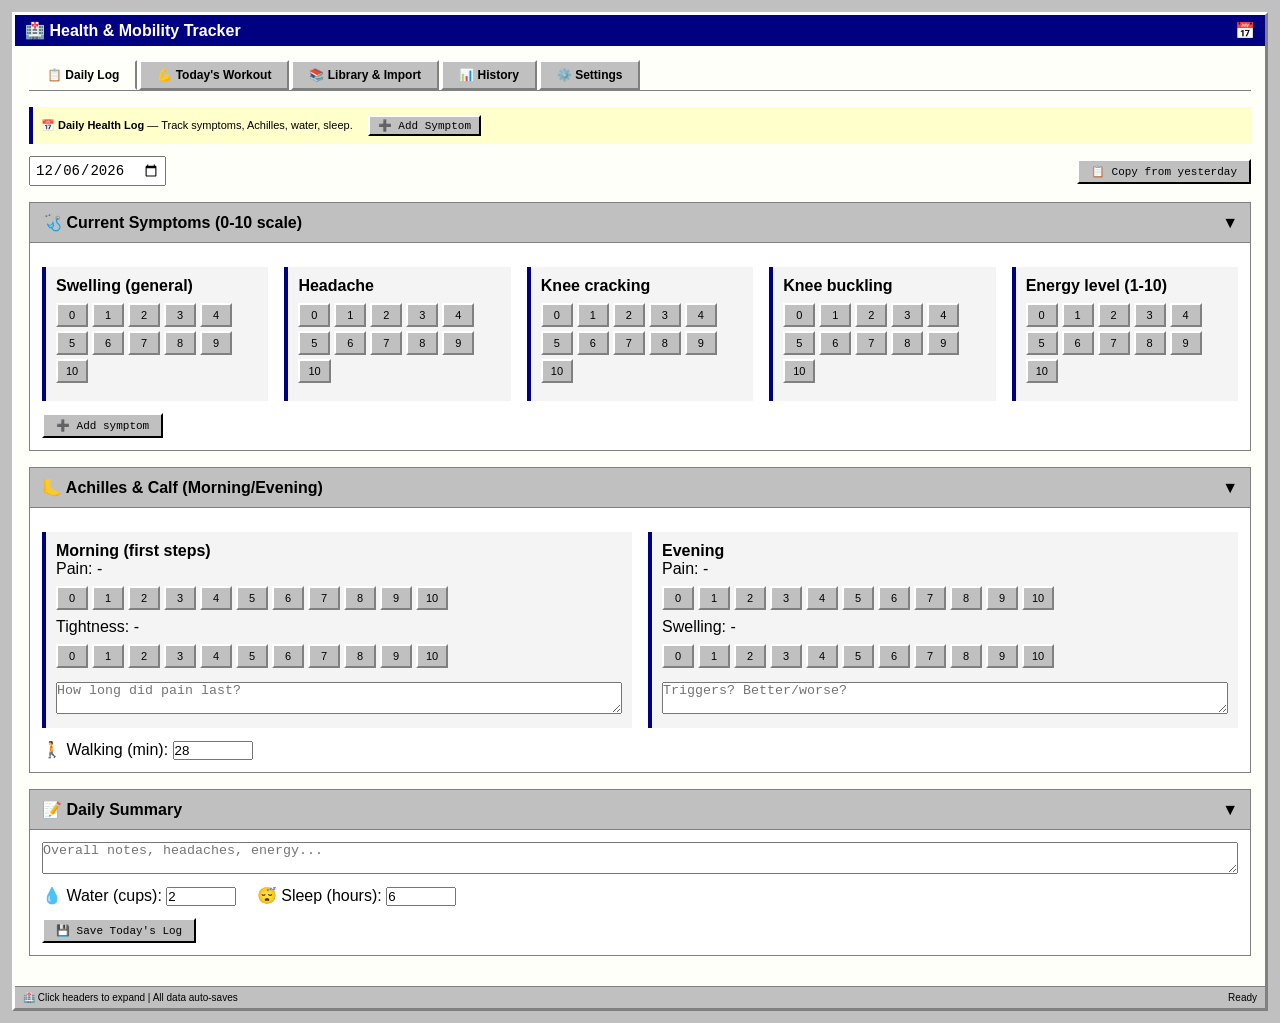
==== commit f317e4c3: "Update achilles.html" ====
--- a/achilles.html
+++ b/achilles.html
@@ -2,135 +2,424 @@
 <html lang="en">
 <head>
     <meta charset="UTF-8">
-    <title>Health Tracker - Fixed</title>
+    <meta name="viewport" content="width=device-width, initial-scale=1.0, user-scalable=yes">
+    <title>Health & Mobility Tracker</title>
     <style>
         * { margin: 0; padding: 0; box-sizing: border-box; }
-        body { font-family: Tahoma, sans-serif; background: #c0c0c0; padding: 20px; }
-        .window { background: #c0c0c0; border: 3px solid #fff; border-right-color: #808080; border-bottom-color: #808080; max-width: 1000px; margin: 0 auto; }
-        .title-bar { background: #000080; color: white; padding: 6px 10px; font-weight: bold; }
+        body {
+            font-family: "MS Sans Serif", Tahoma, sans-serif;
+            background: #c0c0c0;
+            padding: 12px;
+        }
+        .window {
+            background: #c0c0c0;
+            border: 3px solid;
+            border-top-color: #fff;
+            border-left-color: #fff;
+            border-right-color: #808080;
+            border-bottom-color: #808080;
+            max-width: 1400px;
+            margin: 0 auto;
+        }
+        .title-bar {
+            background: #000080;
+            color: white;
+            padding: 6px 10px;
+            display: flex;
+            justify-content: space-between;
+            font-weight: bold;
+        }
         .content { padding: 14px; background: #fffffa; }
-        .tab-bar { display: flex; gap: 2px; margin-bottom: 16px; flex-wrap: wrap; }
-        .tab { background: #c0c0c0; border: 2px solid #fff; border-right-color: #808080; border-bottom-color: #808080; padding: 6px 16px; cursor: pointer; font-weight: bold; }
-        .tab.active { background: #fffffa; border-bottom: 2px solid #fffffa; }
+        .tab-bar {
+            display: flex;
+            gap: 2px;
+            margin-bottom: 16px;
+            border-bottom: 1px solid #808080;
+            flex-wrap: wrap;
+        }
+        .tab {
+            background: #c0c0c0;
+            border: 2px solid #fff;
+            border-right-color: #808080;
+            border-bottom-color: #808080;
+            padding: 6px 16px;
+            cursor: pointer;
+            font-size: 12px;
+            font-weight: bold;
+        }
+        .tab.active {
+            background: #fffffa;
+            border-bottom: 2px solid #fffffa;
+        }
         .tab-pane { display: none; }
         .tab-pane.active { display: block; }
-        .retro-button { background: #c0c0c0; border: 2px solid #fff; border-right-color: #000; border-bottom-color: #000; padding: 4px 12px; cursor: pointer; font-family: monospace; margin: 4px; }
-        .workout-item { background: #e8e8e8; padding: 10px; margin: 8px 0; border-left: 4px solid #000080; display: flex; justify-content: space-between; align-items: center; }
-        .note { background: #ffffcc; padding: 8px; margin: 12px 0; border-left: 4px solid #000080; font-size: 11px; }
-        textarea { width: 100%; font-family: monospace; font-size: 11px; padding: 8px; margin: 8px 0; }
+        
+        .health-card {
+            background: #e0e0e0;
+            border: 1px solid #808080;
+            margin-bottom: 16px;
+        }
+        .card-header {
+            background: #c0c0c0;
+            padding: 10px 12px;
+            cursor: pointer;
+            display: flex;
+            justify-content: space-between;
+            align-items: center;
+            border-bottom: 1px solid #808080;
+            font-weight: bold;
+        }
+        .card-content { display: none; padding: 12px; background: #fff; }
+        .card-content.expanded { display: block; }
+        
+        .symptom-grid {
+            display: flex;
+            flex-wrap: wrap;
+            gap: 16px;
+            margin: 12px 0;
+        }
+        .symptom-item {
+            background: #f4f4f4;
+            padding: 10px;
+            border-left: 4px solid #000080;
+            min-width: 160px;
+            flex: 1;
+        }
+        .pain-scale {
+            display: flex;
+            gap: 4px;
+            margin: 8px 0;
+            flex-wrap: wrap;
+        }
+        .pain-btn {
+            background: #c0c0c0;
+            border: 2px solid #fff;
+            border-right-color: #808080;
+            border-bottom-color: #808080;
+            padding: 4px 8px;
+            cursor: pointer;
+            font-size: 11px;
+            min-width: 32px;
+            text-align: center;
+        }
+        .pain-btn.active { background: #000080; color: white; }
+        
+        .retro-button {
+            background: #c0c0c0;
+            border: 2px solid #fff;
+            border-right-color: #000;
+            border-bottom-color: #000;
+            padding: 4px 12px;
+            cursor: pointer;
+            font-family: monospace;
+            font-size: 11px;
+        }
+        .retro-button:active {
+            border: 2px solid #000;
+            border-right-color: #fff;
+            border-bottom-color: #fff;
+        }
+        
+        .exercise-item {
+            margin: 12px 0;
+            padding: 10px;
+            background: #f4f4f4;
+            border-left: 4px solid #000080;
+        }
+        .exercise-checkbox { transform: scale(1.2); margin-right: 8px; cursor: pointer; }
+        
+        .workout-library-item {
+            background: #e8e8e8;
+            padding: 10px;
+            margin: 8px 0;
+            border-left: 4px solid #000080;
+            display: flex;
+            justify-content: space-between;
+            align-items: center;
+            flex-wrap: wrap;
+            gap: 8px;
+        }
+        
+        .note {
+            background: #ffffcc;
+            padding: 8px;
+            font-size: 11px;
+            margin: 12px 0;
+            border-left: 4px solid #000080;
+        }
+        
+        .status-bar {
+            background: #c0c0c0;
+            border-top: 1px solid #808080;
+            padding: 5px 8px;
+            font-size: 10px;
+            display: flex;
+            justify-content: space-between;
+        }
+        
+        .history-table {
+            width: 100%;
+            font-size: 11px;
+            border-collapse: collapse;
+        }
+        .history-table th, .history-table td {
+            border: 1px solid #808080;
+            padding: 6px;
+            text-align: left;
+            vertical-align: top;
+        }
+        
+        .workout-selector {
+            display: flex;
+            gap: 10px;
+            align-items: center;
+            flex-wrap: wrap;
+            margin-bottom: 12px;
+        }
+        
         hr { margin: 12px 0; }
+        
+        .import-preview {
+            background: #e8e8e8;
+            padding: 8px;
+            max-height: 200px;
+            overflow-y: auto;
+            font-family: monospace;
+            font-size: 10px;
+        }
     </style>
 </head>
 <body>
 
 <div class="window">
-    <div class="title-bar">🏥 Health & Mobility Tracker</div>
+    <div class="title-bar"><span>🏥 Health & Mobility Tracker</span><span>📅</span></div>
     <div class="content">
         <div class="tab-bar">
-            <div class="tab active" data-tab="library">📚 Library</div>
-            <div class="tab" data-tab="test">✅ Test Tab</div>
+            <div class="tab active" data-tab="daily">📋 Daily Log</div>
+            <div class="tab" data-tab="workout">💪 Today's Workout</div>
+            <div class="tab" data-tab="library">📚 Library & Import</div>
+            <div class="tab" data-tab="history">📊 History</div>
+            <div class="tab" data-tab="settings">⚙️ Settings</div>
         </div>
 
-        <!-- LIBRARY TAB -->
-        <div id="libraryTab" class="tab-pane active">
+        <!-- ========== DAILY LOG TAB ========== -->
+        <div id="dailyTab" class="tab-pane active">
             <div class="note">
-                <strong>📚 Workout Library</strong><br>
-                Click <strong>Edit</strong> on any workout → one textarea appears. Edit the text, then Save.
-            </div>
-            
-            <textarea id="importTextarea" rows="4" style="width:100%" placeholder="[My Morning Routine]
-- Ankle pumps: 2 min
-- Heel slides: 3 min
-
-[Evening Routine]
-- Leg lifts: 3x10
-- Glute bridges: 3x8"></textarea>
-            
-            <button id="importBtn" class="retro-button">🚀 Import to Library</button>
-            <button id="previewBtn" class="retro-button">👁️ Preview</button>
-            <button id="newWorkoutBtn" class="retro-button">➕ New Empty Workout</button>
-            
-            <div id="previewArea" style="background:#e8e8e8; padding:8px; margin:12px 0; display:none; font-size:11px;"></div>
-            
-            <hr>
-            <div><strong>Your Workouts:</strong></div>
-            <div id="libraryList" style="margin-top: 8px;"></div>
-            
-            <!-- EDIT PANEL (hidden until needed) -->
-            <div id="editPanel" style="display:none; margin-top: 20px; border-top: 2px solid #808080; padding-top: 12px;">
-                <strong>✏️ Editing: <span id="editWorkoutName"></span></strong>
-                <textarea id="editTextarea" rows="10" style="width:100%; margin: 8px 0;"></textarea>
-                <button id="saveEditBtn" class="retro-button">💾 Save Changes</button>
-                <button id="cancelEditBtn" class="retro-button">❌ Cancel</button>
+                <strong>📅 Daily Health Log</strong> — Track symptoms, Achilles, water, sleep.
+                <button id="addSymptomBtn" class="retro-button" style="margin-left: 12px; padding: 2px 8px;">➕ Add Symptom</button>
+            </div>
+            
+            <div style="display: flex; justify-content: space-between; align-items: center; flex-wrap: wrap; gap: 10px; margin-bottom: 16px;">
+                <input type="date" id="logDatePicker" style="font-size: 14px; padding: 4px;">
+                <button id="copyPrevLogBtn" class="retro-button">📋 Copy from yesterday</button>
+            </div>
+            
+            <div id="symptomsContainer"></div>
+            
+            <!-- Achilles specific -->
+            <div class="health-card">
+                <div class="card-header" onclick="toggleCard('achillesSpecific')">
+                    <span>🦶 Achilles & Calf (Morning/Evening)</span>
+                    <span id="icon_achillesSpecific">▼</span>
+                </div>
+                <div id="content_achillesSpecific" class="card-content expanded">
+                    <div class="symptom-grid">
+                        <div class="symptom-item">
+                            <strong>Morning (first steps)</strong>
+                            <div>Pain: <span id="morningPainVal">-</span></div>
+                            <div class="pain-scale" id="morningPainScale"></div>
+                            <div>Tightness: <span id="morningTightVal">-</span></div>
+                            <div class="pain-scale" id="morningTightScale"></div>
+                            <textarea id="morningNotes" rows="2" style="width:100%; margin-top:6px;" placeholder="How long did pain last?"></textarea>
+                        </div>
+                        <div class="symptom-item">
+                            <strong>Evening</strong>
+                            <div>Pain: <span id="eveningPainVal">-</span></div>
+                            <div class="pain-scale" id="eveningPainScale"></div>
+                            <div>Swelling: <span id="swellingVal">-</span></div>
+                            <div class="pain-scale" id="swellingScale"></div>
+                            <textarea id="eveningNotes" rows="2" style="width:100%; margin-top:6px;" placeholder="Triggers? Better/worse?"></textarea>
+                        </div>
+                    </div>
+                    <label>🚶 Walking (min): <input type="number" id="walkingMinutes" value="28" style="width:80px;"></label>
+                </div>
+            </div>
+            
+            <div class="health-card">
+                <div class="card-header" onclick="toggleCard('dailySummaryCard')">
+                    <span>📝 Daily Summary</span>
+                    <span id="icon_dailySummaryCard">▼</span>
+                </div>
+                <div id="content_dailySummaryCard" class="card-content expanded">
+                    <textarea id="dailySummary" rows="2" style="width:100%;" placeholder="Overall notes, headaches, energy..."></textarea>
+                    <div style="margin-top: 8px;">
+                        <label>💧 Water (cups): <input type="number" id="waterCups" value="2" step="0.5" style="width:70px;"></label>
+                        <label style="margin-left: 16px;">😴 Sleep (hours): <input type="number" id="sleepHours" value="6" step="0.5" style="width:70px;"></label>
+                    </div>
+                    <button id="saveDailyLogBtn" class="retro-button" style="margin-top: 12px;">💾 Save Today's Log</button>
+                </div>
             </div>
         </div>
 
-        <!-- TEST TAB (to verify page loads) -->
-        <div id="testTab" class="tab-pane">
-            <div class="note">✅ Page is working! If you see this, the tracker is functional.</div>
-            <p>Click "Library" tab above to go back.</p>
+        <!-- ========== TODAY'S WORKOUT TAB (uses library) ========== -->
+        <div id="workoutTab" class="tab-pane">
+            <div class="note">
+                <strong>💪 Today's Assigned Workout</strong> — You can change which workout to do today.
+            </div>
+            
+            <div class="workout-selector">
+                <span>📋 Workout for today:</span>
+                <select id="workoutSelector" style="padding: 4px; min-width: 200px;"></select>
+                <button id="assignWorkoutToTodayBtn" class="retro-button">✅ Use this workout today</button>
+            </div>
+            
+            <div id="todayWorkoutContainer" class="health-card">
+                <div class="card-header" onclick="toggleCard('todayWorkoutCard')">
+                    <span>🏋️ Current Workout</span>
+                    <span id="icon_todayWorkoutCard">▼</span>
+                </div>
+                <div id="content_todayWorkoutCard" class="card-content expanded">
+                    <div id="todayWorkoutExercises">Select a workout above</div>
+                    <button id="saveWorkoutCompletionBtn" class="retro-button" style="margin-top: 12px;">💾 Save Completion</button>
+                    <span id="workoutSaveStatus" style="margin-left: 12px; font-size: 11px;"></span>
+                </div>
+            </div>
+        </div>
+
+        <!-- ========== LIBRARY & IMPORT TAB ========== -->
+        <div id="libraryTab" class="tab-pane">
+            <div class="note">
+                <strong>📚 Workout Library & Import</strong><br>
+                <strong>Import format:</strong> [Workout Name]<br>
+                - Exercise name: 3 sets of 12 reps<br>
+                - Another exercise: 2 min hold<br>
+                Add video: !video(URL) after exercise name
+            </div>
+            
+            <textarea id="importTextarea" rows="5" style="width:100%; font-family: monospace; font-size: 11px;" placeholder="[Achilles Gentle Day]
+- Seated ankle pumps: 2 min
+- Heel slides: 3 min
+- Ankle elevation: 10 min
+
+[Knee Stability]
+- Seated leg lifts: 3x10 reps
+- Glute bridges slow: 3x8!video(https://youtu.be/example)
+- Wall sit partial: 3x20 sec"></textarea>
+            
+            <div style="margin-top: 8px; display: flex; gap: 8px; flex-wrap: wrap;">
+                <button id="importWorkoutsBtn" class="retro-button">🚀 Import to Library</button>
+                <button id="previewImportBtn" class="retro-button">👁️ Preview Import</button>
+                <button id="addEmptyWorkoutBtn" class="retro-button">➕ Create Empty Workout</button>
+            </div>
+            
+            <div id="importPreview" class="import-preview" style="display:none; margin-top: 12px;"></div>
+            
+            <hr>
+            <div style="display: flex; justify-content: space-between; align-items: center; flex-wrap: wrap;">
+                <strong>📚 Your Workout Library</strong>
+                <button id="exportLibraryBtn" class="retro-button" style="padding: 2px 8px;">💾 Export Library</button>
+            </div>
+            <div id="libraryList" style="max-height: 400px; overflow-y: auto; margin-top: 8px;"></div>
+        </div>
+
+        <!-- ========== HISTORY TAB ========== -->
+        <div id="historyTab" class="tab-pane">
+            <div class="note">📊 Complete history — symptoms, Achilles, workouts, hydration, sleep</div>
+            <div id="fullHistoryContainer" style="max-height: 500px; overflow-y: auto;"></div>
+            <div style="margin-top: 16px;">
+                <button id="exportHistoryBtn" class="retro-button">📎 Export All Data (JSON)</button>
+                <button id="resetHistoryBtn" class="retro-button" style="margin-left: 8px; background: #800000; color: white;">⚠️ Reset All Data</button>
+            </div>
+        </div>
+
+        <!-- ========== SETTINGS TAB ========== -->
+        <div id="settingsTab" class="tab-pane">
+            <div class="note">
+                <strong>⚙️ Settings & Health Reminders</strong><br>
+                - Hydration: 4-6 cups/day (you: ~2)<br>
+                - Sleep: 7-9 hours (you: ~6)<br>
+                - Swelling + headaches → reduce sodium, see doctor
+            </div>
+            <div style="margin-top: 16px;">
+                <label><input type="checkbox" id="reminderHydration"> 💧 Remind me to drink water</label><br>
+                <label><input type="checkbox" id="reminderElevation"> 🦶 Remind me to elevate ankles</label><br>
+                <label><input type="checkbox" id="reminderStretch"> 🧘 Remind me to do stretches</label>
+            </div>
+            <button id="manualBackupBtn" class="retro-button" style="margin-top: 16px;">💾 Manual Backup (Download)</button>
         </div>
     </div>
+    <div class="status-bar"><span>🏥 Click headers to expand | All data auto-saves</span><span id="syncStatus">Ready</span></div>
 </div>
 
 <script>
-    // Simple data store
-    let workoutLibrary = [];
-    
-    // Load from localStorage
-    function loadData() {
-        let saved = localStorage.getItem('simple_library');
-        if (saved) {
-            workoutLibrary = JSON.parse(saved);
-        }
+    // ========== DATA STRUCTURES ==========
+    let workoutLibrary = [];      // { id, name, exercises: [{ id, name, reps, videoUrl, description }] }
+    let dailyLogs = {};           // key: YYYY-MM-DD -> { symptoms, achilles, summary, water, sleep, assignedWorkoutId }
+    let workoutCompletions = {};  // key: YYYY-MM-DD_workoutId_exerciseId -> boolean (or per day)
+    let customSymptoms = [];
+    
+    const DEFAULT_SYMPTOMS = ["Swelling (general)", "Headache", "Knee cracking", "Knee buckling", "Energy level (1-10)"];
+    
+    // ========== DEFAULT WORKOUT ==========
+    function initDefaultWorkout() {
         if (workoutLibrary.length === 0) {
-            workoutLibrary = [
-                { id: "1", name: "Evening Routine", exercises: [
-                    { id: "e1", name: "Ankle pumps", reps: "2 min", videoUrl: "", description: "" },
-                    { id: "e2", name: "Leg lifts", reps: "3 min", videoUrl: "", description: "" }
-                ]}
-            ];
-        }
-        renderLibrary();
-    }
-    
-    function saveData() {
-        localStorage.setItem('simple_library', JSON.stringify(workoutLibrary));
-    }
-    
-    // Convert workout to text for editing
-    function workoutToText(workout) {
-        let lines = [`[${workout.name}]`];
-        for (let ex of workout.exercises) {
-            lines.push(`- ${ex.name}: ${ex.reps}`);
-        }
-        return lines.join('\n');
-    }
-    
-    // Parse text back to exercises
-    function textToExercises(workoutName, text) {
-        let lines = text.split(/\r?\n/);
-        let exercises = [];
-        for (let line of lines) {
-            line = line.trim();
-            if (line.startsWith('-')) {
-                let exText = line.substring(1).trim();
-                let colonIdx = exText.indexOf(':');
-                let exName = colonIdx !== -1 ? exText.substring(0, colonIdx).trim() : exText;
-                let reps = colonIdx !== -1 ? exText.substring(colonIdx + 1).trim() : '1 set';
-                exercises.push({
-                    id: Date.now() + '_' + Math.random(),
-                    name: exName,
-                    reps: reps,
-                    videoUrl: "",
-                    description: ""
-                });
-            }
-        }
-        return exercises;
-    }
-    
-    function renderLibrary() {
+            workoutLibrary.push({
+                id: "default_evening",
+                name: "Evening Routine (Seated/Lying)",
+                exercises: [
+                    { id: "ex1", name: "Ankle pumps with resistance", reps: "2 min", videoUrl: "", description: "Press heels, point/flex hard" },
+                    { id: "ex2", name: "Seated leg lifts", reps: "3 min (hold 5 sec)", videoUrl: "", description: "Long sitting, lift leg 2 inches" },
+                    { id: "ex3", name: "Glute bridges (slow negatives)", reps: "4 min", videoUrl: "", description: "Lift 2 sec, lower 5 sec" },
+                    { id: "ex4", name: "Isometric calf press", reps: "3 min", videoUrl: "", description: "Press heels into floor, hold 10 sec" },
+                    { id: "ex5", name: "Full body tension hold", reps: "2 min", videoUrl: "", description: "10 sec on, 5 sec off" },
+                    { id: "ex6", name: "Ankle elevation", reps: "10 min", videoUrl: "", description: "Calves on pillow/duvet" }
+                ]
+            });
+        }
+    }
+    
+    // ========== HELPERS ==========
+    function formatYMD(date) {
+        let y = date.getFullYear();
+        let m = String(date.getMonth() + 1).padStart(2, '0');
+        let d = String(date.getDate()).padStart(2, '0');
+        return `${y}-${m}-${d}`;
+    }
+    
+    function getTodayYMD() {
+        return formatYMD(new Date());
+    }
+    
+    function saveAllToLocal() {
+        const allData = {
+            workoutLibrary: workoutLibrary,
+            dailyLogs: dailyLogs,
+            workoutCompletions: workoutCompletions,
+            customSymptoms: customSymptoms,
+            version: 3
+        };
+        localStorage.setItem('health_tracker_v3', JSON.stringify(allData));
+        document.getElementById('syncStatus').innerText = 'Saved ' + new Date().toLocaleTimeString();
+        setTimeout(() => { if(document.getElementById('syncStatus')) document.getElementById('syncStatus').innerText = 'Ready'; }, 1500);
+    }
+    
+    function loadAllFromLocal() {
+        let raw = localStorage.getItem('health_tracker_v3');
+        if (raw) {
+            try {
+                let data = JSON.parse(raw);
+                workoutLibrary = data.workoutLibrary || [];
+                dailyLogs = data.dailyLogs || {};
+                workoutCompletions = data.workoutCompletions || {};
+                customSymptoms = data.customSymptoms || [];
+            } catch(e) { console.error(e); }
+        }
+        if (customSymptoms.length === 0) customSymptoms = [...DEFAULT_SYMPTOMS];
+        initDefaultWorkout();
+    }
+    
+    // ========== RENDER LIBRARY LIST ==========
+    function renderLibraryList() {
         let container = document.getElementById('libraryList');
         if (!container) return;
         if (workoutLibrary.length === 0) {
@@ -139,88 +428,85 @@
         }
         
         let html = '';
-        for (let i = 0; i < workoutLibrary.length; i++) {
-            let w = workoutLibrary[i];
-            html += `<div class="workout-item">
-                <div><strong>📌 ${escapeHtml(w.name)}</strong> (${w.exercises.length} exercises)</div>
+        workoutLibrary.forEach((workout, idx) => {
+            html += `<div class="workout-library-item">
+                <div style="flex:1">
+                    <strong>📌 ${escapeHtml(workout.name)}</strong>
+                    <div style="font-size:10px; color:#555;">${workout.exercises.length} exercises</div>
+                </div>
                 <div>
-                    <button class="edit-btn" data-id="${w.id}">✏️ Edit</button>
-                    <button class="delete-btn" data-id="${w.id}" style="background:#800000; color:white;">🗑️ Delete</button>
+                    <button class="retro-button edit-workout-btn" data-idx="${idx}" style="padding:2px 8px;">✏️ Edit</button>
+                    <button class="retro-button delete-workout-btn" data-idx="${idx}" style="padding:2px 8px; background:#800000; color:white;">🗑️ Delete</button>
                 </div>
             </div>`;
-        }
+        });
         container.innerHTML = html;
         
-        // Attach edit buttons
-        document.querySelectorAll('.edit-btn').forEach(btn => {
+        // Edit button
+        document.querySelectorAll('.edit-workout-btn').forEach(btn => {
             btn.addEventListener('click', () => {
-                let id = btn.dataset.id;
-                let workout = workoutLibrary.find(w => w.id === id);
-                if (workout) openEditPanel(workout);
+                let idx = parseInt(btn.dataset.idx);
+                editWorkout(idx);
             });
         });
         
-        // Attach delete buttons
-        document.querySelectorAll('.delete-btn').forEach(btn => {
+        document.querySelectorAll('.delete-workout-btn').forEach(btn => {
             btn.addEventListener('click', () => {
-                let id = btn.dataset.id;
-                let workout = workoutLibrary.find(w => w.id === id);
-                if (confirm(`Delete "${workout?.name}"?`)) {
-                    workoutLibrary = workoutLibrary.filter(w => w.id !== id);
-                    saveData();
-                    renderLibrary();
+                let idx = parseInt(btn.dataset.idx);
+                if (confirm(`Delete "${workoutLibrary[idx].name}"?`)) {
+                    workoutLibrary.splice(idx, 1);
+                    saveAllToLocal();
+                    renderLibraryList();
+                    updateWorkoutSelector();
                 }
             });
         });
     }
     
-    let currentEditWorkout = null;
-    
-    function openEditPanel(workout) {
-        currentEditWorkout = workout;
-        let text = workoutToText(workout);
-        document.getElementById('editTextarea').value = text;
-        document.getElementById('editWorkoutName').innerText = workout.name;
-        document.getElementById('editPanel').style.display = 'block';
-        document.getElementById('editPanel').scrollIntoView({ behavior: 'smooth' });
-    }
-    
-    function closeEditPanel() {
-        document.getElementById('editPanel').style.display = 'none';
-        currentEditWorkout = null;
-    }
-    
-    function saveEdit() {
-        if (!currentEditWorkout) return;
-        let newText = document.getElementById('editTextarea').value;
-        let newExercises = textToExercises(currentEditWorkout.name, newText);
-        
-        if (newExercises.length === 0) {
-            alert("No valid exercises found. Use format:\n- Exercise name: reps");
-            return;
-        }
-        
-        currentEditWorkout.exercises = newExercises;
-        saveData();
-        renderLibrary();
-        closeEditPanel();
-        alert(`✅ "${currentEditWorkout.name}" saved`);
-    }
-    
-    function importWorkouts() {
-        let text = document.getElementById('importTextarea').value;
+    function editWorkout(idx) {
+        let w = workoutLibrary[idx];
+        let newName = prompt("Workout name:", w.name);
+        if (newName && newName.trim()) w.name = newName.trim();
+        
+        // Simple exercise editor
+        let editMore = confirm("Edit exercises? OK to edit list (will prompt for each)");
+        if (editMore) {
+            let newExercises = [];
+            for (let i = 0; i < w.exercises.length; i++) {
+                let ex = w.exercises[i];
+                let newExName = prompt(`Exercise ${i+1} name:`, ex.name);
+                if (newExName) ex.name = newExName;
+                let newReps = prompt(`Reps/sets for ${ex.name}:`, ex.reps);
+                if (newReps) ex.reps = newReps;
+                let newDesc = prompt(`Description (optional):`, ex.description || "");
+                ex.description = newDesc || "";
+                newExercises.push(ex);
+            }
+            w.exercises = newExercises;
+        }
+        saveAllToLocal();
+        renderLibraryList();
+        updateWorkoutSelector();
+        alert(`Updated "${w.name}"`);
+    }
+    
+    // ========== IMPORT WORKOUTS ==========
+    function parseImportText(text) {
         let lines = text.split(/\r?\n/);
-        let newWorkouts = [];
+        let workouts = [];
         let current = null;
         
         for (let line of lines) {
             line = line.trim();
             if (line.startsWith('[') && line.endsWith(']')) {
-                if (current) newWorkouts.push(current);
+                if (current) workouts.push(current);
                 let name = line.slice(1, -1);
                 current = { id: Date.now() + '_' + Math.random(), name: name, exercises: [] };
             } else if (line.startsWith('-') && current) {
                 let exText = line.substring(1).trim();
+                let videoUrl = '';
+                let vMatch = exText.match(/!video\(([^)]+)\)/);
+                if (vMatch) { videoUrl = vMatch[1]; exText = exText.replace(/!video\([^)]+\)/, '').trim(); }
                 let colonIdx = exText.indexOf(':');
                 let exName = colonIdx !== -1 ? exText.substring(0, colonIdx).trim() : exText;
                 let reps = colonIdx !== -1 ? exText.substring(colonIdx + 1).trim() : '1 set';
@@ -228,60 +514,50 @@
                     id: Date.now() + '_' + Math.random(),
                     name: exName,
                     reps: reps,
-                    videoUrl: "",
+                    videoUrl: videoUrl,
                     description: ""
                 });
             }
         }
-        if (current) newWorkouts.push(current);
-        
-        if (newWorkouts.length === 0) {
-            alert("No valid workouts. Use [Name] and - exercise lines.");
-            return;
-        }
-        
-        workoutLibrary.push(...newWorkouts);
-        saveData();
-        renderLibrary();
-        document.getElementById('importTextarea').value = '';
-        document.getElementById('previewArea').style.display = 'none';
-        alert(`Imported ${newWorkouts.length} workouts.`);
+        if (current) workouts.push(current);
+        return workouts;
     }
     
     function previewImport() {
         let text = document.getElementById('importTextarea').value;
-        let lines = text.split(/\r?\n/);
-        let newWorkouts = [];
-        let current = null;
-        
-        for (let line of lines) {
-            line = line.trim();
-            if (line.startsWith('[') && line.endsWith(']')) {
-                if (current) newWorkouts.push(current);
-                let name = line.slice(1, -1);
-                current = { name: name, exercises: [] };
-            } else if (line.startsWith('-') && current) {
-                current.exercises.push({ name: line.substring(1).trim() });
-            }
-        }
-        if (current) newWorkouts.push(current);
-        
-        let previewDiv = document.getElementById('previewArea');
-        if (newWorkouts.length === 0) {
+        let workouts = parseImportText(text);
+        let previewDiv = document.getElementById('importPreview');
+        if (workouts.length === 0) {
             previewDiv.style.display = 'block';
-            previewDiv.innerHTML = '<span style="color:#800000;">No workouts found</span>';
+            previewDiv.innerHTML = '<span style="color:#800000;">No valid workouts found. Use [Name] and - exercise lines.</span>';
         } else {
             previewDiv.style.display = 'block';
             let html = '<strong>Preview:</strong><br>';
-            for (let w of newWorkouts) {
+            workouts.forEach(w => {
                 html += `<div><b>${escapeHtml(w.name)}</b> (${w.exercises.length} exercises)</div>`;
-            }
+            });
             previewDiv.innerHTML = html;
         }
     }
     
-    function newEmptyWorkout() {
-        let name = prompt("Workout name:", "My Workout");
+    function importWorkouts() {
+        let text = document.getElementById('importTextarea').value;
+        let newWorkouts = parseImportText(text);
+        if (newWorkouts.length === 0) {
+            alert('No valid workouts found. Format: [Name]\n- Exercise: reps');
+            return;
+        }
+        workoutLibrary.push(...newWorkouts);
+        saveAllToLocal();
+        renderLibraryList();
+        updateWorkoutSelector();
+        document.getElementById('importTextarea').value = '';
+        document.getElementById('importPreview').style.display = 'none';
+        alert(`Imported ${newWorkouts.length} workouts.`);
+    }
+    
+    function addEmptyWorkout() {
+        let name = prompt("New workout name:", "My Workout");
         if (!name) return;
         let newWorkout = {
             id: Date.now() + '_' + Math.random(),
@@ -289,35 +565,411 @@
             exercises: [{ id: Date.now() + '_ex', name: "Example exercise", reps: "3x10", videoUrl: "", description: "" }]
         };
         workoutLibrary.push(newWorkout);
-        saveData();
-        renderLibrary();
-        openEditPanel(newWorkout);
-    }
-    
-    function escapeHtml(str) {
-        if (!str) return '';
-        return str.replace(/[&<>]/g, m => ({ '&': '&amp;', '<': '&lt;', '>': '&gt;' }[m]));
-    }
+        saveAllToLocal();
+        renderLibraryList();
+        updateWorkoutSelector();
+        alert(`Added "${name}". Edit it to add more exercises.`);
+    }
+    
+    function exportLibrary() {
+        let dataStr = JSON.stringify(workoutLibrary, null, 2);
+        let blob = new Blob([dataStr], {type: 'application/json'});
+        let a = document.createElement('a');
+        a.href = URL.createObjectURL(blob);
+        a.download = `workout_library_${getTodayYMD()}.json`;
+        a.click();
+        URL.revokeObjectURL(blob);
+    }
+    
+    // ========== WORKOUT SELECTOR & TODAY'S WORKOUT ==========
+    function updateWorkoutSelector() {
+        let selector = document.getElementById('workoutSelector');
+        if (!selector) return;
+        selector.innerHTML = '';
+        workoutLibrary.forEach((w, idx) => {
+            let option = document.createElement('option');
+            option.value = w.id;
+            option.textContent = w.name;
+            selector.appendChild(option);
+        });
+    }
+    
+    function getAssignedWorkoutForDate(ymd) {
+        let dayLog = dailyLogs[ymd] || {};
+        let workoutId = dayLog.assignedWorkoutId;
+        if (!workoutId) {
+            // default to first workout in library
+            workoutId = workoutLibrary[0]?.id;
+        }
+        return workoutLibrary.find(w => w.id === workoutId);
+    }
+    
+    function setWorkoutForToday(workoutId) {
+        let ymd = getTodayYMD();
+        if (!dailyLogs[ymd]) dailyLogs[ymd] = {};
+        dailyLogs[ymd].assignedWorkoutId = workoutId;
+        saveAllToLocal();
+        renderTodayWorkout();
+        alert(`Workout assigned for today`);
+    }
+    
+    function renderTodayWorkout() {
+        let ymd = getTodayYMD();
+        let workout = getAssignedWorkoutForDate(ymd);
+        let completions = workoutCompletions[ymd] || {};
+        
+        let container = document.getElementById('todayWorkoutExercises');
+        if (!workout) {
+            container.innerHTML = '<div class="note">No workouts in library. Go to Library tab to add.</div>';
+            return;
+        }
+        
+        let html = '';
+        workout.exercises.forEach((ex, exIdx) => {
+            let checkKey = `${ymd}_${workout.id}_${ex.id}`;
+            let isChecked = completions[checkKey] === true;
+            html += `<div class="exercise-item">
+                <input type="checkbox" class="workout-exercise-checkbox" data-checkkey="${checkKey}" ${isChecked ? 'checked' : ''}>
+                <strong>${escapeHtml(ex.name)}</strong> — ${escapeHtml(ex.reps)}
+                <div style="font-size:10px; color:#555;">${escapeHtml(ex.description) || ''}</div>
+                ${ex.videoUrl ? `<div style="font-size:10px;"><a href="${escapeHtml(ex.videoUrl)}" target="_blank">📺 Watch video</a></div>` : ''}
+            </div>`;
+        });
+        container.innerHTML = html;
+        
+        // Attach checkbox listeners
+        document.querySelectorAll('.workout-exercise-checkbox').forEach(cb => {
+            cb.addEventListener('change', function() {
+                let key = this.dataset.checkkey;
+                if (!workoutCompletions[ymd]) workoutCompletions[ymd] = {};
+                workoutCompletions[ymd][key] = this.checked;
+                saveAllToLocal();
+            });
+        });
+    }
+    
+    function saveWorkoutCompletion() {
+        saveAllToLocal();
+        let statusSpan = document.getElementById('workoutSaveStatus');
+        if (statusSpan) {
+            statusSpan.innerText = '✓ Saved ' + new Date().toLocaleTimeString();
+            setTimeout(() => { if(statusSpan) statusSpan.innerText = ''; }, 2000);
+        }
+        renderTodayWorkout();
+    }
+    
+    // ========== SYMPTOM UI ==========
+    function renderSymptomsForDate(ymd) {
+        let container = document.getElementById('symptomsContainer');
+        if (!container) return;
+        let log = dailyLogs[ymd] || {};
+        let symptomValues = log.symptoms || {};
+        
+        let html = `<div class="health-card">
+            <div class="card-header" onclick="toggleCard('dynamicSymptoms')">
+                <span>🩺 Current Symptoms (0-10 scale)</span>
+                <span id="icon_dynamicSymptoms">▼</span>
+            </div>
+            <div id="content_dynamicSymptoms" class="card-content expanded">
+                <div class="symptom-grid" id="symptomGrid">`;
+        
+        for (let symptom of customSymptoms) {
+            let currentVal = symptomValues[symptom] !== undefined ? symptomValues[symptom] : null;
+            html += `<div class="symptom-item">
+                <strong>${escapeHtml(symptom)}</strong>
+                <div class="pain-scale" data-symptom="${escapeHtml(symptom)}">`;
+            for (let i = 0; i <= 10; i++) {
+                let active = (currentVal === i) ? 'active' : '';
+                html += `<div class="pain-btn ${active}" data-val="${i}">${i}</div>`;
+            }
+            html += `</div></div>`;
+        }
+        html += `</div><button id="addSymptomFromGrid" class="retro-button">➕ Add symptom</button>
+            </div>
+        </div>`;
+        container.innerHTML = html;
+        
+        document.querySelectorAll('#symptomGrid .pain-scale').forEach(scale => {
+            let symptomName = scale.dataset.symptom;
+            scale.querySelectorAll('.pain-btn').forEach(btn => {
+                btn.addEventListener('click', () => {
+                    let val = parseInt(btn.dataset.val);
+                    scale.querySelectorAll('.pain-btn').forEach(b => b.classList.remove('active'));
+                    btn.classList.add('active');
+                    let logData = dailyLogs[ymd] || {};
+                    logData.symptoms = logData.symptoms || {};
+                    logData.symptoms[symptomName] = val;
+                    dailyLogs[ymd] = logData;
+                    saveAllToLocal();
+                });
+            });
+        });
+        
+        document.getElementById('addSymptomFromGrid')?.addEventListener('click', () => addNewSymptom(ymd));
+    }
+    
+    function addNewSymptom(ymd) {
+        let newSymptom = prompt("Enter new symptom (e.g., 'Lower back pain', 'Dizziness'):");
+        if (newSymptom && newSymptom.trim()) {
+            customSymptoms.push(newSymptom.trim());
+            saveAllToLocal();
+            renderSymptomsForDate(ymd);
+        }
+    }
+    
+    // ========== ACHILLES UI ==========
+    function renderAchillesForDate(ymd) {
+        let log = dailyLogs[ymd] || {};
+        let achilles = log.achilles || {};
+        
+        createPainScale('morningPainScale', achilles.morningPain, (val) => { 
+            achilles.morningPain = val; log.achilles = achilles; dailyLogs[ymd] = log; saveAllToLocal();
+            document.getElementById('morningPainVal').innerText = val;
+        });
+        createPainScale('morningTightScale', achilles.morningTightness, (val) => { 
+            achilles.morningTightness = val; log.achilles = achilles; dailyLogs[ymd] = log; saveAllToLocal();
+            document.getElementById('morningTightVal').innerText = val;
+        });
+        createPainScale('eveningPainScale', achilles.eveningPain, (val) => { 
+            achilles.eveningPain = val; log.achilles = achilles; dailyLogs[ymd] = log; saveAllToLocal();
+            document.getElementById('eveningPainVal').innerText = val;
+        });
+        createPainScale('swellingScale', achilles.swelling, (val) => { 
+            achilles.swelling = val; log.achilles = achilles; dailyLogs[ymd] = log; saveAllToLocal();
+            document.getElementById('swellingVal').innerText = val;
+        });
+        
+        document.getElementById('morningNotes').value = achilles.morningNotes || '';
+        document.getElementById('eveningNotes').value = achilles.eveningNotes || '';
+        document.getElementById('dailySummary').value = log.summary || '';
+        document.getElementById('walkingMinutes').value = achilles.walkingMinutes || 28;
+        document.getElementById('waterCups').value = log.water !== undefined ? log.water : 2;
+        document.getElementById('sleepHours').value = log.sleep !== undefined ? log.sleep : 6;
+        
+        document.getElementById('morningPainVal').innerText = achilles.morningPain !== undefined ? achilles.morningPain : '-';
+        document.getElementById('morningTightVal').innerText = achilles.morningTightness !== undefined ? achilles.morningTightness : '-';
+        document.getElementById('eveningPainVal').innerText = achilles.eveningPain !== undefined ? achilles.eveningPain : '-';
+        document.getElementById('swellingVal').innerText = achilles.swelling !== undefined ? achilles.swelling : '-';
+        
+        const saveField = (field, valueFn) => {
+            let val = valueFn();
+            if (field === 'summary') log.summary = val;
+            else if (field === 'morningNotes') achilles.morningNotes = val;
+            else if (field === 'eveningNotes') achilles.eveningNotes = val;
+            else if (field === 'walking') achilles.walkingMinutes = val;
+            else if (field === 'water') log.water = val;
+            else if (field === 'sleep') log.sleep = val;
+            dailyLogs[ymd] = log;
+            saveAllToLocal();
+        };
+        
+        document.getElementById('morningNotes').onchange = () => saveField('morningNotes', () => document.getElementById('morningNotes').value);
+        document.getElementById('eveningNotes').onchange = () => saveField('eveningNotes', () => document.getElementById('eveningNotes').value);
+        document.getElementById('dailySummary').onchange = () => saveField('summary', () => document.getElementById('dailySummary').value);
+        document.getElementById('walkingMinutes').onchange = () => saveField('walking', () => parseInt(document.getElementById('walkingMinutes').value) || 0);
+        document.getElementById('waterCups').onchange = () => saveField('water', () => parseFloat(document.getElementById('waterCups').value) || 0);
+        document.getElementById('sleepHours').onchange = () => saveField('sleep', () => parseFloat(document.getElementById('sleepHours').value) || 0);
+    }
+    
+    function createPainScale(containerId, currentValue, onChange) {
+        let container = document.getElementById(containerId);
+        if (!container) return;
+        container.innerHTML = '';
+        for (let i = 0; i <= 10; i++) {
+            let btn = document.createElement('div');
+            btn.className = 'pain-btn' + (currentValue === i ? ' active' : '');
+            btn.innerText = i;
+            btn.onclick = () => {
+                container.querySelectorAll('.pain-btn').forEach(b => b.classList.remove('active'));
+                btn.classList.add('active');
+                onChange(i);
+            };
+            container.appendChild(btn);
+        }
+    }
+    
+    function saveCurrentDailyLog() {
+        saveAllToLocal();
+        let ymd = document.getElementById('logDatePicker').value || getTodayYMD();
+        alert(`✅ Health log saved for ${ymd}`);
+        renderFullHistory();
+    }
+    
+    function copyFromYesterdayLog() {
+        let todayPicker = document.getElementById('logDatePicker');
+        let today = todayPicker.value || getTodayYMD();
+        let yesterday = new Date(today);
+        yesterday.setDate(yesterday.getDate() - 1);
+        let yesterdayYMD = formatYMD(yesterday);
+        
+        if (dailyLogs[yesterdayYMD]) {
+            dailyLogs[today] = JSON.parse(JSON.stringify(dailyLogs[yesterdayYMD]));
+            saveAllToLocal();
+            loadLogForDate(today);
+            alert(`Copied from ${yesterdayYMD}`);
+        } else {
+            alert('No data from yesterday');
+        }
+    }
+    
+    function loadLogForDate(ymd) {
+        renderSymptomsForDate(ymd);
+        renderAchillesForDate(ymd);
+    }
+    
+    // ========== HISTORY ==========
+    function renderFullHistory() {
+        let container = document.getElementById('fullHistoryContainer');
+        if (!container) return;
+        let allDates = [...new Set([...Object.keys(dailyLogs), ...Object.keys(workoutCompletions)])].sort().reverse();
+        if (allDates.length === 0) {
+            container.innerHTML = '<div class="note">No data yet.</div>';
+            return;
+        }
+        
+        let html = '<table class="history-table"><thead><tr><th>Date</th><th>Symptoms</th><th>Achilles</th><th>Workout</th><th>Water/Sleep</th></tr></thead><tbody>';
+        for (let d of allDates.slice(0, 30)) {
+            let daily = dailyLogs[d] || {};
+            let achilles = daily.achilles || {};
+            let symptoms = daily.symptoms || {};
+            let symptomText = Object.entries(symptoms).map(([n,v]) => `${n}: ${v}`).join(', ') || '—';
+            
+            let completionsForDay = workoutCompletions[d] || {};
+            let completedCount = Object.values(completionsForDay).filter(v=>v===true).length;
+            
+            html += `<tr>
+                <td><strong>${d}</strong></td>
+                <td style="max-width:200px;">${escapeHtml(symptomText)}</td>
+                <td>AM pain: ${achilles.morningPain ?? '?'}<br>PM: ${achilles.eveningPain ?? '?'}<br>Swell: ${achilles.swelling ?? '?'}</td>
+                <td>${completedCount} exercises done</td>
+                <td>💧 ${daily.water ?? '?'} cups | 😴 ${daily.sleep ?? '?'} hrs</td>
+            </tr>`;
+        }
+        html += '</tbody></table>';
+        container.innerHTML = html;
+    }
+    
+    // ========== EXPORT / RESET ==========
+    function exportAllData() {
+        let exportData = { workoutLibrary, dailyLogs, workoutCompletions, customSymptoms, exportDate: new Date().toISOString() };
+        let blob = new Blob([JSON.stringify(exportData, null, 2)], {type: 'application/json'});
+        let a = document.createElement('a');
+        a.href = URL.createObjectURL(blob);
+        a.download = `health_tracker_backup_${getTodayYMD()}.json`;
+        a.click();
+        URL.revokeObjectURL(blob);
+    }
+    
+    function resetAllData() {
+        if (confirm('⚠️ DELETE ALL data? Cannot undo.')) {
+            localStorage.removeItem('health_tracker_v3');
+            location.reload();
+        }
+    }
+    
+    function manualBackup() {
+        exportAllData();
+    }
+    
+    // ========== UI TOGGLES ==========
+    window.toggleCard = function(cardId) {
+        let content = document.getElementById(`content_${cardId}`);
+        let icon = document.getElementById(`icon_${cardId}`);
+        if (content.classList.contains('expanded')) {
+            content.classList.remove('expanded');
+            icon.innerText = '▶';
+        } else {
+            content.classList.add('expanded');
+            icon.innerText = '▼';
+        }
+    };
     
     function switchTab(tabId) {
         document.querySelectorAll('.tab-pane').forEach(p => p.classList.remove('active'));
         document.querySelectorAll('.tab').forEach(t => t.classList.remove('active'));
         document.getElementById(tabId + 'Tab').classList.add('active');
         document.querySelector(`.tab[data-tab="${tabId}"]`).classList.add('active');
-    }
-    
-    // Initialize
-    loadData();
-    
-    document.getElementById('importBtn').addEventListener('click', importWorkouts);
-    document.getElementById('previewBtn').addEventListener('click', previewImport);
-    document.getElementById('newWorkoutBtn').addEventListener('click', newEmptyWorkout);
-    document.getElementById('saveEditBtn').addEventListener('click', saveEdit);
-    document.getElementById('cancelEditBtn').addEventListener('click', closeEditPanel);
-    
-    document.querySelectorAll('.tab').forEach(tab => {
-        tab.addEventListener('click', () => switchTab(tab.dataset.tab));
+        
+        if (tabId === 'daily') {
+            let picker = document.getElementById('logDatePicker');
+            if (!picker.value) picker.value = getTodayYMD();
+            loadLogForDate(picker.value);
+        }
+        if (tabId === 'workout') {
+            updateWorkoutSelector();
+            renderTodayWorkout();
+        }
+        if (tabId === 'library') {
+            renderLibraryList();
+        }
+        if (tabId === 'history') renderFullHistory();
+    }
+    
+    function escapeHtml(str) {
+        if (!str) return '';
+        return str.replace(/[&<>]/g, m => ({ '&': '&amp;', '<': '&lt;', '>': '&gt;' }[m]));
+    }
+    
+    // ========== INIT ==========
+    loadAllFromLocal();
+    
+    // Daily tab
+    let datePicker = document.getElementById('logDatePicker');
+    datePicker.value = getTodayYMD();
+    datePicker.addEventListener('change', () => loadLogForDate(datePicker.value));
+    document.getElementById('saveDailyLogBtn').addEventListener('click', saveCurrentDailyLog);
+    document.getElementById('copyPrevLogBtn').addEventListener('click', copyFromYesterdayLog);
+    document.getElementById('addSymptomBtn').addEventListener('click', () => addNewSymptom(datePicker.value));
+    
+    // Workout tab
+    document.getElementById('assignWorkoutToTodayBtn').addEventListener('click', () => {
+        let selector = document.getElementById('workoutSelector');
+        let workoutId = selector.value;
+        if (workoutId) setWorkoutForToday(workoutId);
     });
+    document.getElementById('saveWorkoutCompletionBtn').addEventListener('click', saveWorkoutCompletion);
+    
+    // Library tab
+    document.getElementById('importWorkoutsBtn').addEventListener('click', importWorkouts);
+    document.getElementById('previewImportBtn').addEventListener('click', previewImport);
+    document.getElementById('addEmptyWorkoutBtn').addEventListener('click', addEmptyWorkout);
+    document.getElementById('exportLibraryBtn').addEventListener('click', exportLibrary);
+    
+    // History & Settings
+    document.getElementById('exportHistoryBtn').addEventListener('click', exportAllData);
+    document.getElementById('resetHistoryBtn').addEventListener('click', resetAllData);
+    document.getElementById('manualBackupBtn').addEventListener('click', manualBackup);
+    
+    // Tab switching
+    document.querySelectorAll('.tab').forEach(tab => tab.addEventListener('click', () => switchTab(tab.dataset.tab)));
+    
+    // Initial loads
+    loadLogForDate(datePicker.value);
+    updateWorkoutSelector();
+    renderLibraryList();
+    renderFullHistory();
+    
+    // Reminders
+    setInterval(() => {
+        if (document.getElementById('reminderHydration')?.checked) {
+            let last = localStorage.getItem('lastHydrationReminder');
+            let now = new Date().toDateString();
+            if (last !== now && confirm('💧 Time to drink water! Target 4-6 cups.')) {
+                localStorage.setItem('lastHydrationReminder', now);
+            }
+        }
+        if (document.getElementById('reminderElevation')?.checked) {
+            let hour = new Date().getHours();
+            if (hour === 20 || hour === 21) {
+                let last = localStorage.getItem('lastElevationReminder');
+                let today = new Date().toDateString();
+                if (last !== today) {
+                    alert('🦶 Elevate your ankles for 10 minutes!');
+                    localStorage.setItem('lastElevationReminder', today);
+                }
+            }
+        }
+    }, 3600000);
 </script>
 </body>
 </html>
